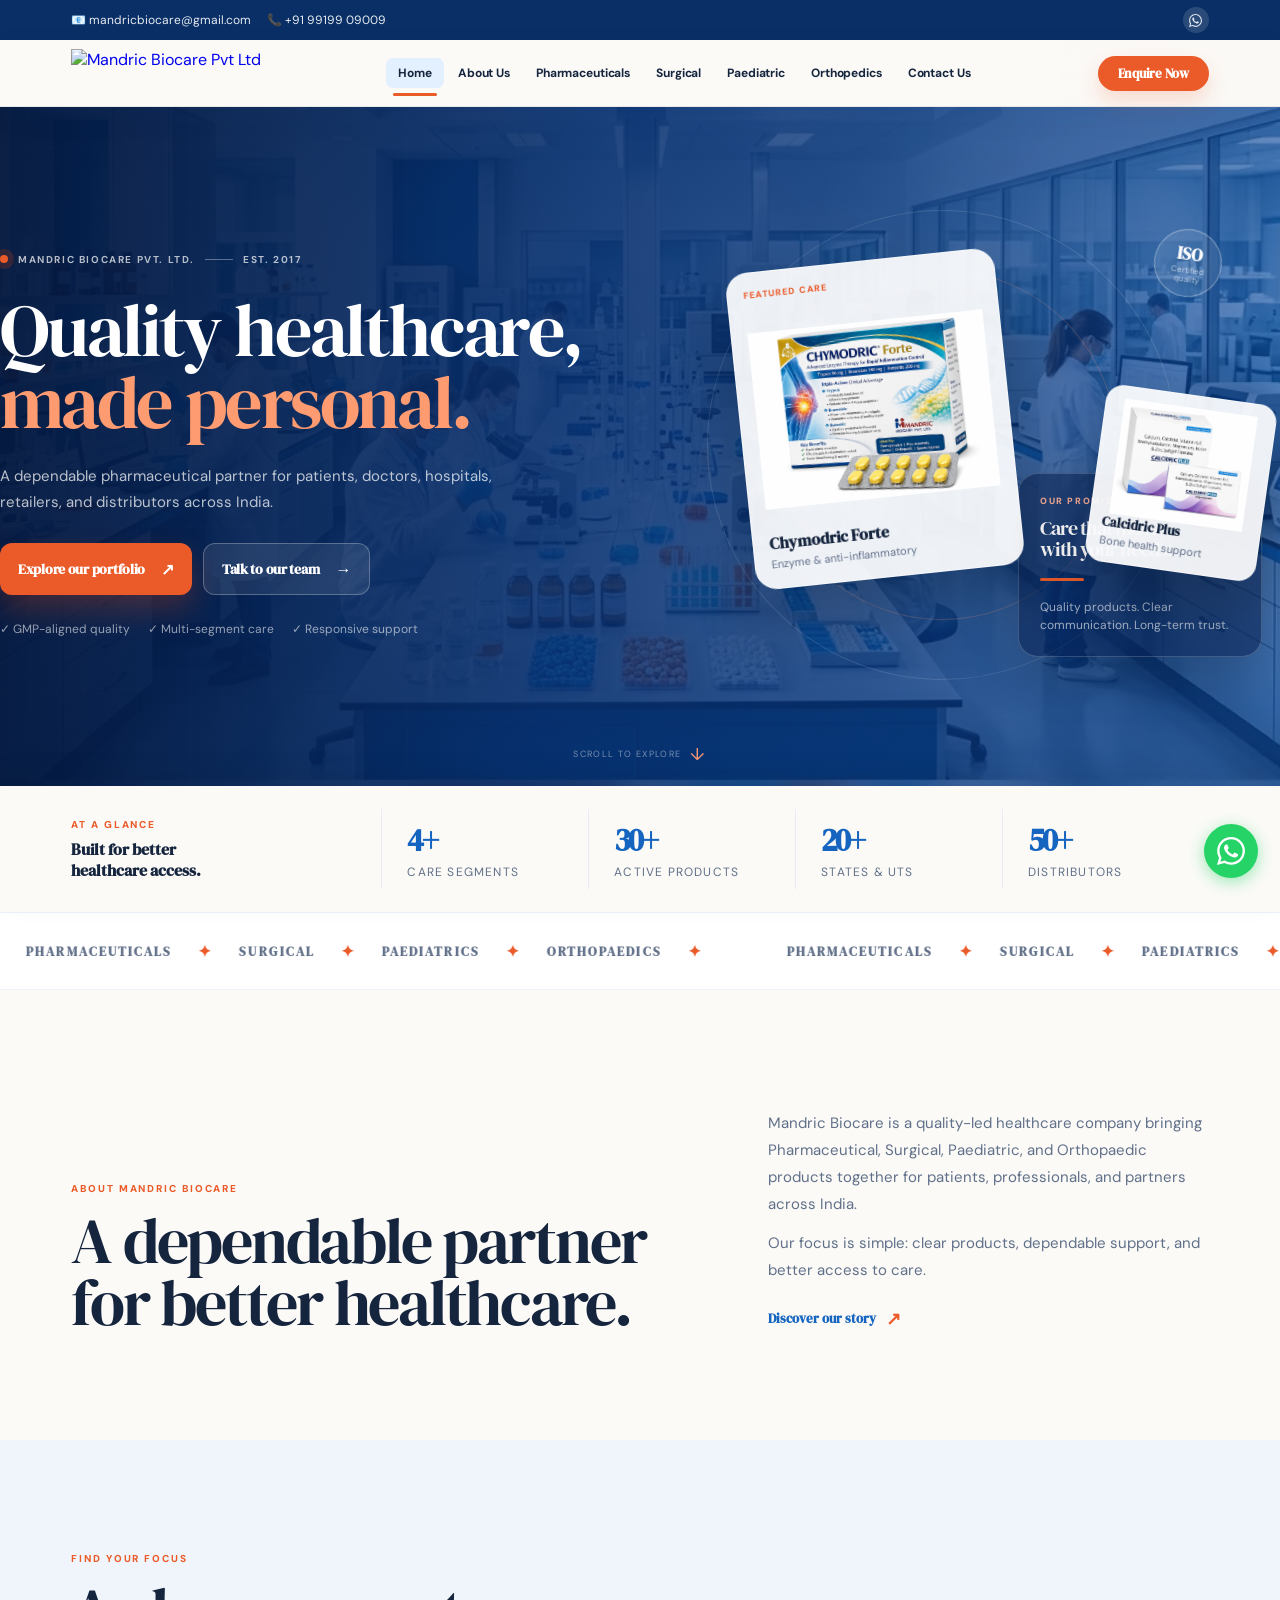
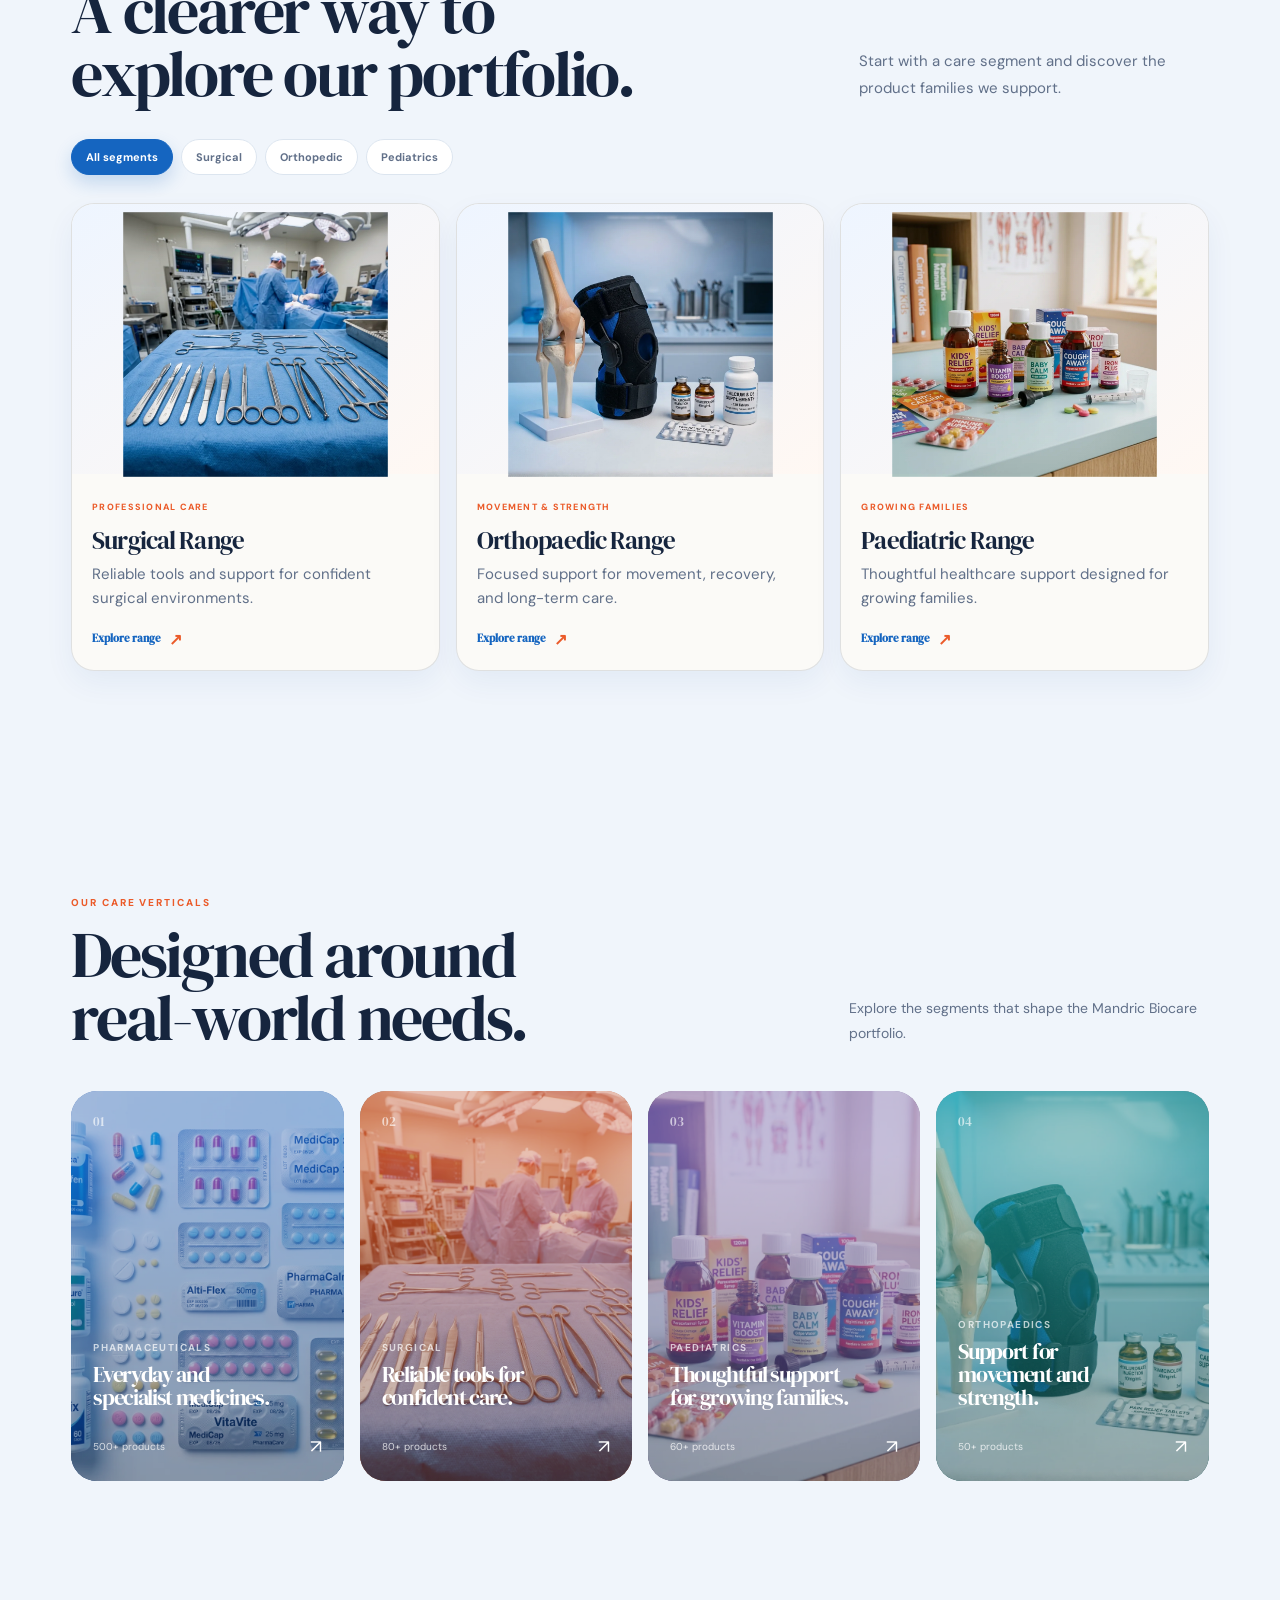
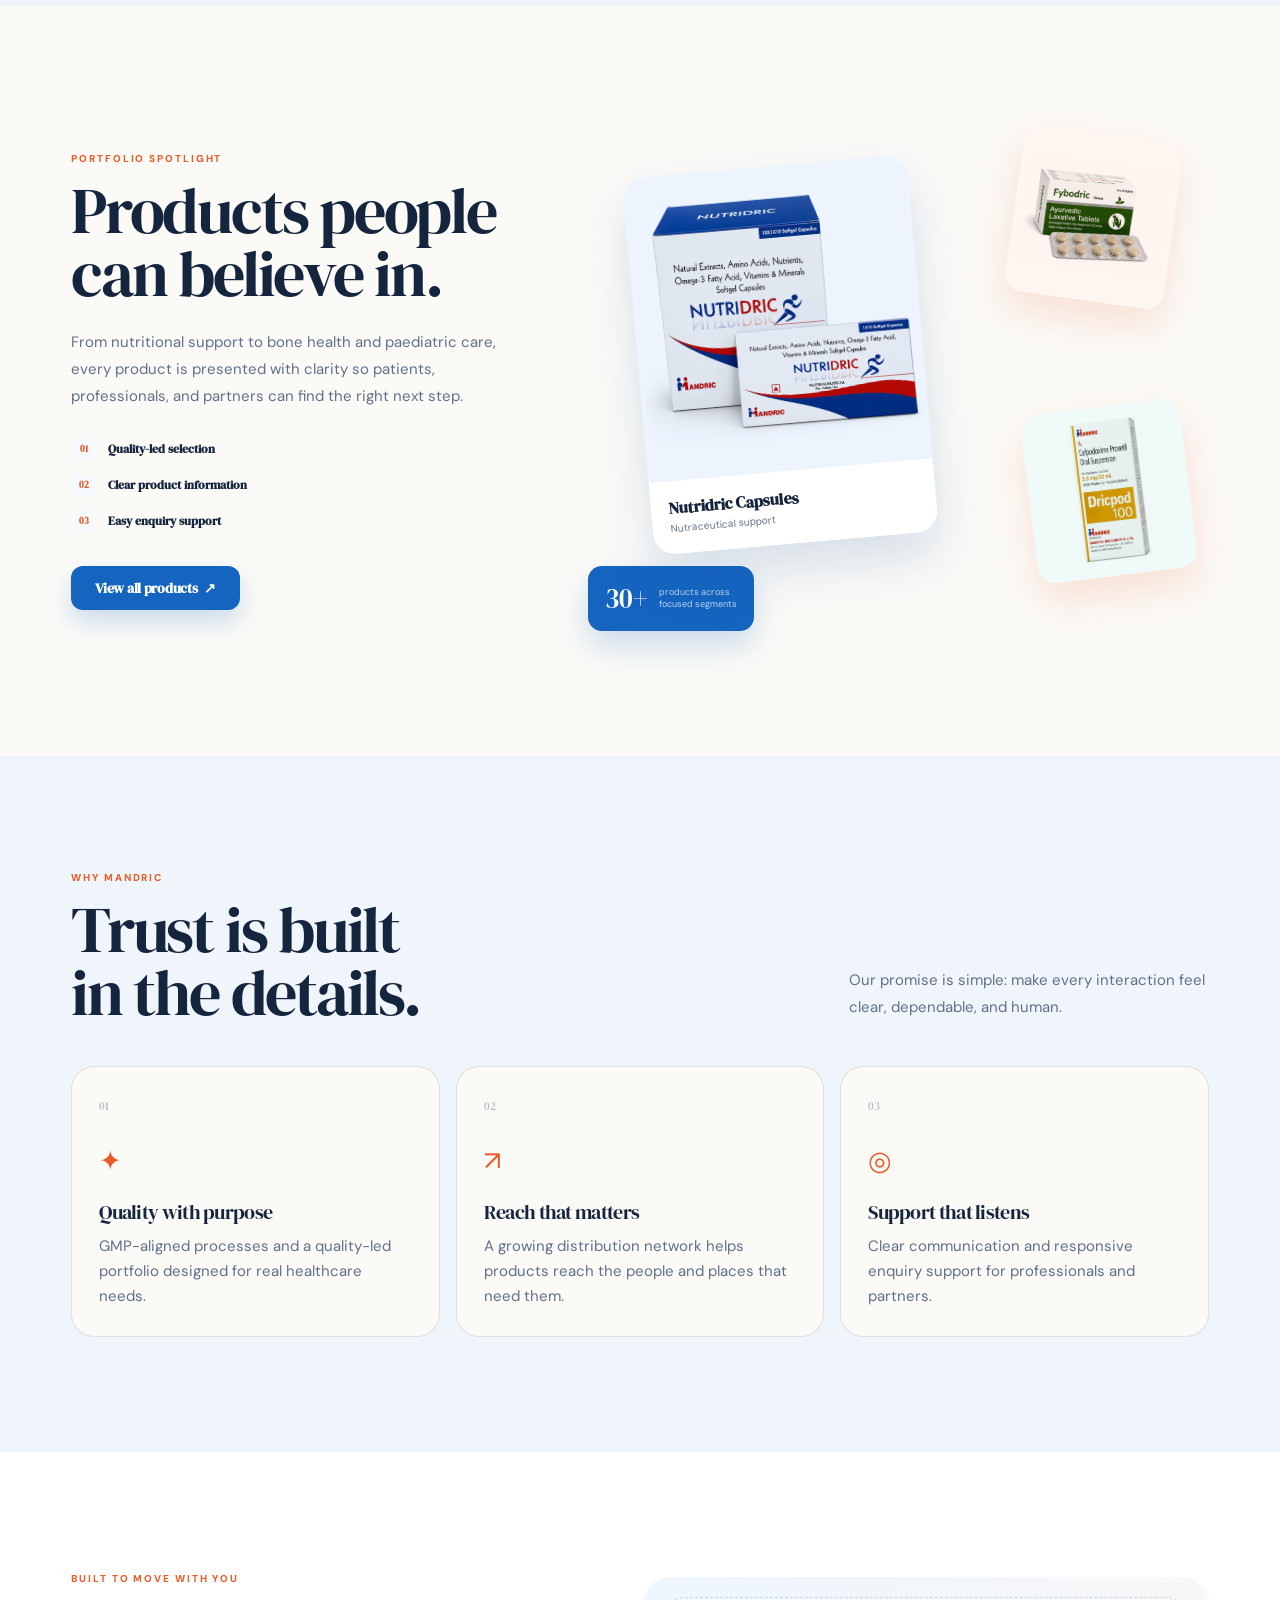
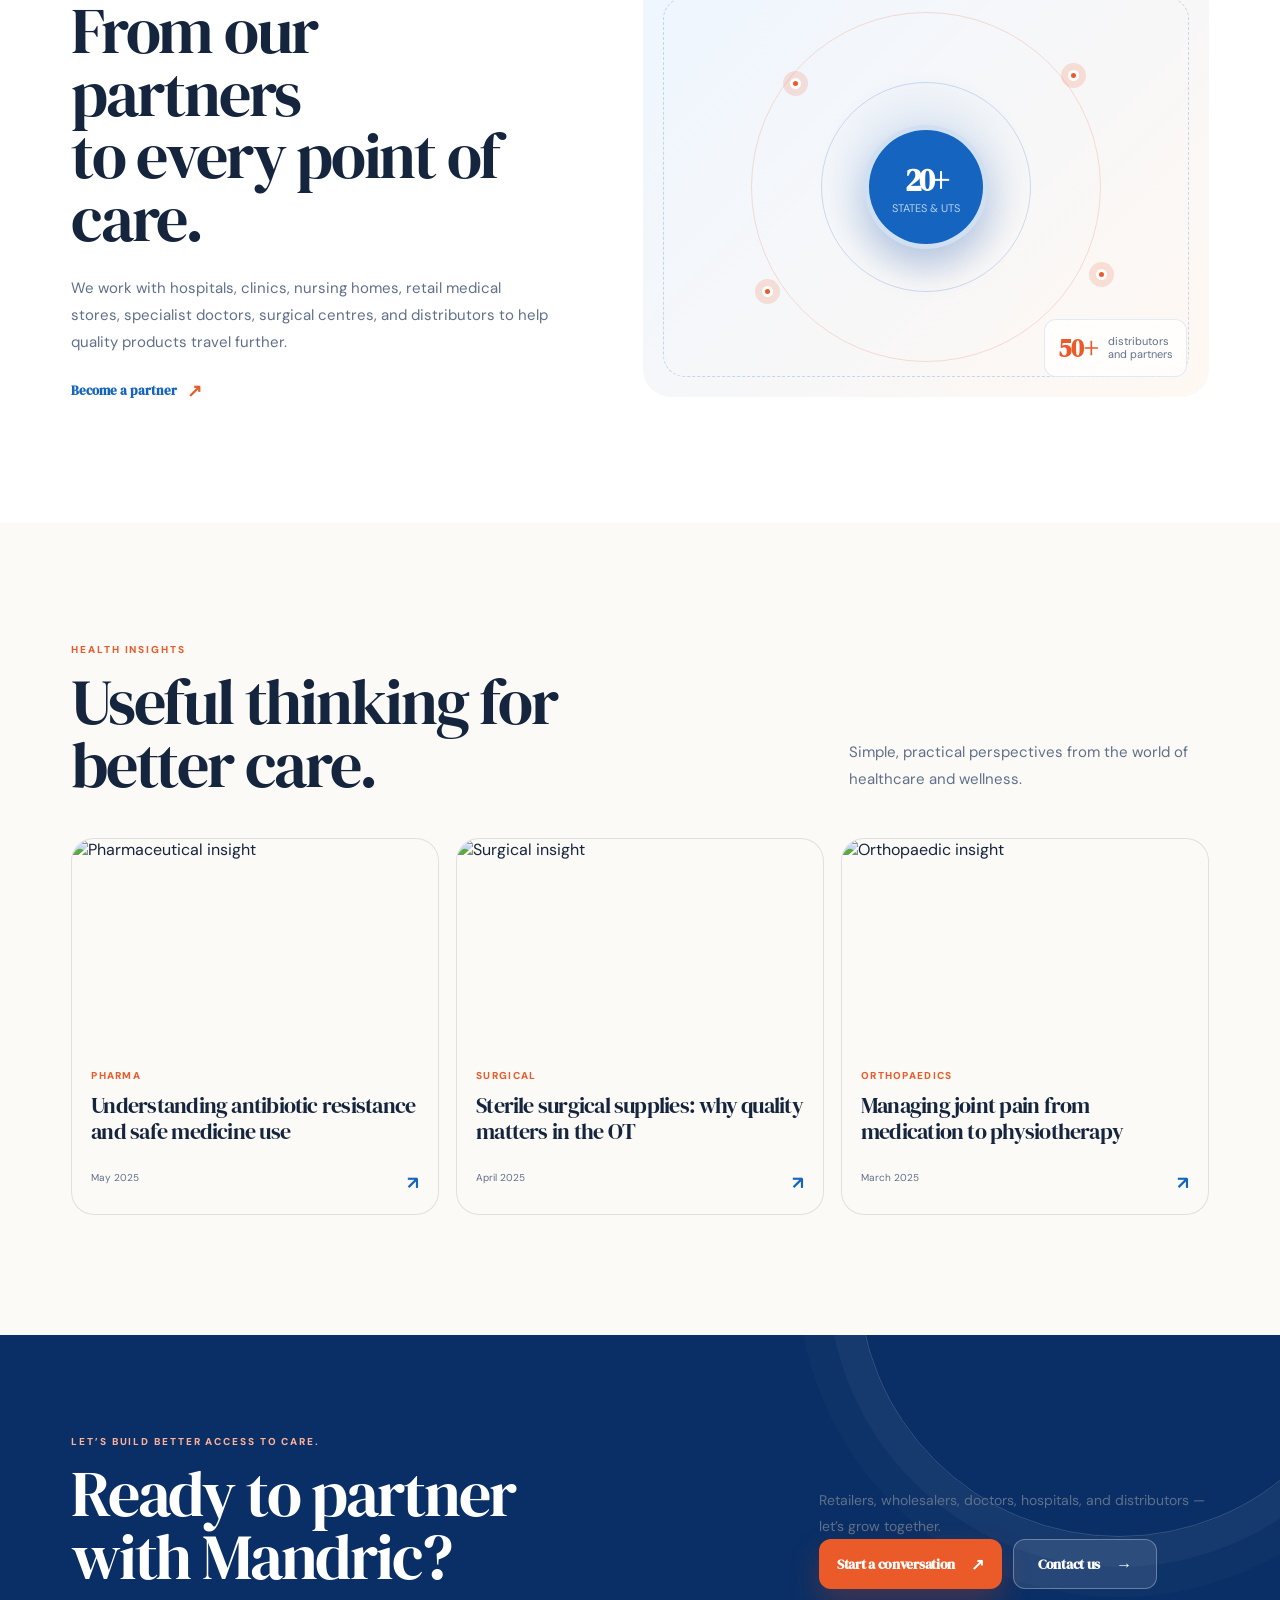
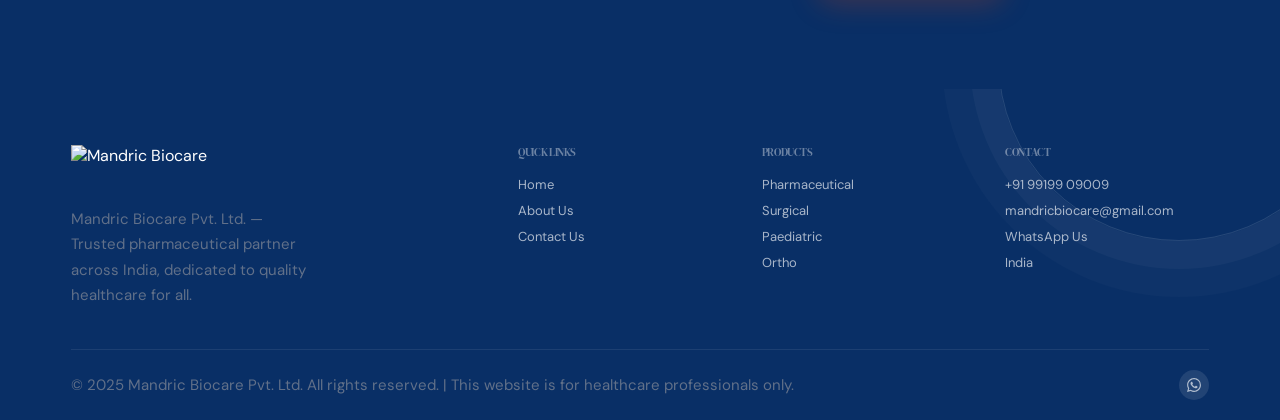
==== index.html @ 46fff68e "Refresh Pharma product catalogue" ====
<!DOCTYPE html>

<html lang="en">
<head><link as="image" fetchpriority="high" href="hero-bg.webp" rel="preload"/>
<meta charset="utf-8"/>
<meta content="width=device-width, initial-scale=1" name="viewport"/>
<meta content="Mandric Biocare Pvt. Ltd. - Leading pharmaceutical company offering Pharmaceutical, Surgical, Paediatric and Orthopaedic products across India." name="description"/>
<meta content="Mandric Biocare, Mandric Biocare Pvt. Ltd., pharmaceutical company India, WHO-GMP certified pharma, surgical instruments, pediatric medicines, orthopedics products, healthcare products India, wholesale medicines, ISO certified pharma" name="keywords"/>
<meta content="index, follow" name="robots"/>
<link href="https://devzenith04.github.io/MANDRIC-BIOCARE/index.html" rel="canonical"/>
<!-- Open Graph / Facebook -->
<meta content="website" property="og:type"/>
<meta content="https://devzenith04.github.io/MANDRIC-BIOCARE/index.html" property="og:url"/>
<meta content="Home | Mandric Biocare Pvt. Ltd." property="og:title"/>
<meta content="Mandric Biocare Pvt. Ltd. - Leading pharmaceutical company offering Pharmaceutical, Surgical, Paediatric and Orthopaedic products across India." property="og:description"/>
<meta content="https://devzenith04.github.io/MANDRIC-BIOCARE/logo.png" property="og:image"/>
<!-- Twitter -->
<meta content="summary_large_image" property="twitter:card"/>
<meta content="https://devzenith04.github.io/MANDRIC-BIOCARE/index.html" property="twitter:url"/>
<meta content="Home | Mandric Biocare Pvt. Ltd." property="twitter:title"/>
<meta content="Mandric Biocare Pvt. Ltd. - Leading pharmaceutical company offering Pharmaceutical, Surgical, Paediatric and Orthopaedic products across India." property="twitter:description"/>
<meta content="https://devzenith04.github.io/MANDRIC-BIOCARE/logo.png" property="twitter:image"/>
<title>Home | Mandric Biocare Pvt. Ltd.</title>
<link href="https://fonts.googleapis.com" rel="preconnect"/>
<link href="https://fonts.googleapis.com/css2?family=DM+Sans:wght@400;500;600;700&amp;family=DM+Serif+Display&amp;display=swap" rel="stylesheet"/>
<style>
  body.intro-playing {
    overflow: hidden;
  }
  body.intro-playing > :not(.video-intro) {
    visibility: hidden;
  }
  .video-intro {
    position: fixed;
    inset: 0;
    z-index: 5000;
    background: #000;
  }
  .video-intro video {
    width: 100vw;
    height: 100vh;
    object-fit: cover;
    display: block;
    background: #000;
  }
</style>
<link href="styles.css?v=popup-phone-fix-v6" rel="stylesheet"/>
</head>
<body class="intro-playing premium-page page-home visual-language-v3"><div aria-hidden="true" class="visual-ambient"></div>
<div aria-hidden="true" class="video-intro" id="siteIntro">
<video autoplay="" id="siteIntroVideo" muted="" playsinline="" preload="auto" src="svfdsbj.mp4"></video>
<button aria-label="Skip intro" class="intro-skip" id="skipIntro">Skip</button>
</div>
<!-- WhatsApp Float -->
<a aria-label="WhatsApp" class="whatsapp-btn" href="https://wa.me/919919909009" target="_blank">
<svg viewbox="0 0 24 24"><path d="M17.472 14.382c-.297-.149-1.758-.867-2.03-.967-.273-.099-.471-.148-.67.15-.197.297-.767.966-.94 1.164-.173.199-.347.223-.644.075-.297-.15-1.255-.463-2.39-1.475-.883-.788-1.48-1.761-1.653-2.059-.173-.297-.018-.458.13-.606.134-.133.298-.347.446-.52.149-.174.198-.298.298-.497.099-.198.05-.371-.025-.52-.075-.149-.669-1.612-.916-2.207-.242-.579-.487-.5-.669-.51-.173-.008-.371-.01-.57-.01-.198 0-.52.074-.792.372-.272.297-1.04 1.016-1.04 2.479 0 1.462 1.065 2.875 1.213 3.074.149.198 2.096 3.2 5.077 4.487.709.306 1.262.489 1.694.625.712.227 1.36.195 1.871.118.571-.085 1.758-.719 2.006-1.413.248-.694.248-1.289.173-1.413-.074-.124-.272-.198-.57-.347m-5.421 7.403h-.004a9.87 9.87 0 01-5.031-1.378l-.361-.214-3.741.982.998-3.648-.235-.374a9.86 9.86 0 01-1.51-5.26c.001-5.45 4.436-9.884 9.888-9.884 2.64 0 5.122 1.03 6.988 2.898a9.825 9.825 0 012.893 6.994c-.003 5.45-4.437 9.884-9.885 9.884m8.413-18.297A11.815 11.815 0 0012.05 0C5.495 0 .16 5.335.157 11.892c0 2.096.547 4.142 1.588 5.945L.057 24l6.305-1.654a11.882 11.882 0 005.683 1.448h.005c6.554 0 11.89-5.335 11.893-11.893a11.821 11.821 0 00-3.48-8.413z"></path></svg>
</a>
<!-- MODAL -->
<div aria-describedby="modalDescription" aria-labelledby="modalTitle" aria-modal="true" class="modal-overlay" id="enquiryModal" role="dialog">
<div class="modal modal-v4">
<button aria-label="Close product enquiry" class="modal-close" onclick="closeModal()" type="button">✕</button>
<div class="modal-split">
<section aria-label="Product preview" class="modal-showcase">
<div class="modal-showcase-top"><span>MANDRIC BIOCARE</span></div>
<div class="modal-showcase-art"><div class="showcase-grid"></div><div class="modal-showcase-image" id="modalShowcaseImage"></div></div>
<div class="modal-showcase-bottom"><span class="showcase-kicker">QUALITY HEALTHCARE</span><h3 id="modalShowcaseTitle">Product enquiry</h3><p id="modalShowcaseCategory">Start with a product and let’s find the right next step together.</p><div class="showcase-signature"><span>Mandric Biocare Pvt. Ltd.</span><span>Est. 2017</span></div></div>
</section>
<section class="modal-panel">
<div class="modal-panel-head"><span class="modal-panel-kicker">PRODUCT ENQUIRY</span><h2 id="modalTitle">Let’s talk about better care.</h2><p id="modalDescription">Share a few details and our team will help you with availability, supply, and the next step.</p></div>
<div id="modalBadge"></div>
<div id="enquiryForm">
<div class="form-row">
<div class="form-group"><label>Full Name *</label><input id="eq-name" placeholder="Your name" type="text"/></div>
<div class="form-group"><label>Phone *</label><input id="eq-phone" placeholder="Your phone number" type="tel"/></div>
</div>
<div class="form-group"><label>Email</label><input id="eq-email" placeholder="you@email.com" type="email"/></div>
<div class="form-group"><label>Enquiry Type *</label>
<select id="eq-type">
<option value="">-- Select type --</option>
<option>Retailer</option><option>Wholesaler</option><option>Doctor</option>
<option>Hospital / Clinic</option><option>Customer</option><option>Distributor</option><option>Other</option>
</select>
</div>
<div class="form-group"><label>Message</label><textarea id="eq-msg" placeholder="Tell us about your requirement..."></textarea></div>
<button class="btn btn-blue" onclick="submitEnquiry()" style="width:100%;justify-content:center;padding:13px;">Send Enquiry →</button>
</div>
<div class="success-msg" id="successMsg">
<div class="si">✅</div>
<h3>Enquiry Sent Successfully!</h3>
<p>Thank you! Our team will contact you within 24 hours.</p>
</div>
</section>
</div>
</div>
</div>
<!-- TOPBAR -->
<div class="topbar">
<div class="container">
<div class="topbar-left">
<span>📧 <a href="mailto:mandricbiocare@gmail.com">mandricbiocare@gmail.com</a></span>
<span>📞 <a href="tel:+919919909009">+91 99199 09009</a></span>
</div>
<div class="topbar-right">
<a aria-label="WhatsApp" class="social-btn" href="https://wa.me/919919909009" target="_blank">
<svg viewbox="0 0 24 24"><path d="M17.472 14.382c-.297-.149-1.758-.867-2.03-.967-.273-.099-.471-.148-.67.15-.197.297-.767.966-.94 1.164-.173.199-.347.223-.644.075-.297-.15-1.255-.463-2.39-1.475-.883-.788-1.48-1.761-1.653-2.059-.173-.297-.018-.458.13-.606.134-.133.298-.347.446-.52.149-.174.198-.298.298-.497.099-.198.05-.371-.025-.52-.075-.149-.669-1.612-.916-2.207-.242-.579-.487-.5-.669-.51-.173-.008-.371-.01-.57-.01-.198 0-.52.074-.792.372-.272.297-1.04 1.016-1.04 2.479 0 1.462 1.065 2.875 1.213 3.074.149.198 2.096 3.2 5.077 4.487.709.306 1.262.489 1.694.625.712.227 1.36.195 1.871.118.571-.085 1.758-.719 2.006-1.413.248-.694.248-1.289.173-1.413-.074-.124-.272-.198-.57-.347m-5.421 7.403h-.004a9.87 9.87 0 01-5.031-1.378l-.361-.214-3.741.982.998-3.648-.235-.374a9.86 9.86 0 01-1.51-5.26c.001-5.45 4.436-9.884 9.888-9.884 2.64 0 5.122 1.03 6.988 2.898a9.825 9.825 0 012.893 6.994c-.003 5.45-4.437 9.884-9.885 9.884m8.413-18.297A11.815 11.815 0 0012.05 0C5.495 0 .16 5.335.157 11.892c0 2.096.547 4.142 1.588 5.945L.057 24l6.305-1.654a11.882 11.882 0 005.683 1.448h.005c6.554 0 11.89-5.335 11.893-11.893a11.821 11.821 0 00-3.48-8.413z"></path></svg>
</a>
</div>
</div>
</div>
<!-- NAV -->
<nav>
<div class="container">
<div class="nav-inner">
<a class="logo-wrap" href="index.html">
<img alt="Mandric Biocare Pvt Ltd" decoding="async" fetchpriority="high" height="66" id="logo-img" loading="eager" src="logo.png" style="background:transparent;" width="200"/>
</a>
<div class="nav-links">
<a class="active" href="index.html">Home</a>
<a href="about.html">About Us</a>
<a href="pharma.html">Pharmaceuticals</a>
<a href="surgical.html">Surgical</a>
<a href="paediatric.html">Paediatric</a>
<a href="ortho.html">Orthopedics</a>
<a href="contact.html">Contact Us</a>
</div>
<button class="nav-enquire" onclick="openModal('General Enquiry')">Enquire Now</button>
<button aria-label="Menu" class="hamburger" id="hamburger" onclick="toggleMenu()">
<span></span><span></span><span></span>
</button>
</div>
</div>
<div class="mobile-menu" id="mobileMenu">
<a class="active" href="index.html">🏠 Home</a>
<a href="about.html">🏢 About Us</a>
<a href="pharma.html">💊 Pharma</a>
<a href="surgical.html">🩹 Surgical</a>
<a href="paediatric.html">👶 Paediatric</a>
<a href="ortho.html">🦵 Ortho</a>
<a href="contact.html">📞 Contact Us</a>
<button class="mobile-enquire" onclick="openModal('General Enquiry');toggleMenu()">Enquire Now →</button>
</div>
</nav>
<!-- ========== HOME PAGE CONTENT : PREMIUM REVAMP ========== -->
<main class="home-v2">
<section aria-labelledby="home-title" class="home-v2-hero">
<div class="home-v2-hero-bg"></div>
<div class="container home-v2-hero-grid">
<div class="home-v2-copy">
<div class="home-v2-eyebrow"><span class="eyebrow-dot"></span> Mandric Biocare Pvt. Ltd. <span class="eyebrow-divider"></span> Est. 2017</div>
<h1 id="home-title">Quality healthcare,<br/><em>made personal.</em></h1>
<p class="home-v2-lead">A dependable pharmaceutical partner for patients, doctors, hospitals, retailers, and distributors across India.</p>
<div class="home-v2-actions"><a class="btn btn-orange" href="pharma.html">Explore our portfolio <span>↗</span></a><button class="btn btn-glass" onclick="openModal('General Enquiry')">Talk to our team <span>→</span></button></div>
<div class="home-v2-assurance"><span>✓ GMP-aligned quality</span><span>✓ Multi-segment care</span><span>✓ Responsive support</span></div>
</div>
<div class="home-v2-visual">
<div class="hero-orbit orbit-one"></div><div class="hero-orbit orbit-two"></div>
<div aria-label="View details for Chymodric Forte" class="hero-product-card hero-product-main is-clickable" onclick="openFeaturedProduct('chymodric')" onkeydown="if(event.key==='Enter'||event.key===' '){event.preventDefault();openFeaturedProduct('chymodric')}" role="button" tabindex="0"><div class="product-card-label">Featured care</div><img alt="Chymodric Forte product" decoding="async" fetchpriority="auto" loading="eager" src="chymodric-forte.webp"/><div><strong>Chymodric Forte</strong><small>Enzyme &amp; anti-inflammatory</small></div></div>
<div aria-label="View details for Calcidric Plus" class="hero-product-card hero-product-float is-clickable" onclick="openFeaturedProduct('calcidric')" onkeydown="if(event.key==='Enter'||event.key===' '){event.preventDefault();openFeaturedProduct('calcidric')}" role="button" tabindex="0"><img alt="Calcidric Plus product" decoding="async" fetchpriority="auto" loading="eager" src="calcidric-plus.webp"/><div><strong>Calcidric Plus</strong><small>Bone health support</small></div></div>
<div class="hero-visual-panel"><span class="panel-kicker">Our promise</span><strong>Care that moves<br/>with your needs.</strong><span class="panel-line"></span><small>Quality products. Clear communication. Long-term trust.</small></div>
<div class="hero-seal"><span>ISO</span><small>Certified<br/>quality</small></div>
</div>
</div>
<div class="home-v2-scroll">Scroll to explore <span>↓</span></div>
</section>
<section aria-label="Mandric Biocare at a glance" class="home-v2-proof"><div class="container home-v2-proof-grid">
<div class="proof-intro"><span class="section-kicker">At a glance</span><strong>Built for better<br/>healthcare access.</strong></div>
<div class="proof-stat"><strong>4+</strong><span>Care segments</span></div><div class="proof-stat"><strong>30+</strong><span>Active products</span></div><div class="proof-stat"><strong>20+</strong><span>States &amp; UTs</span></div><div class="proof-stat"><strong>50+</strong><span>Distributors</span></div>
</div></section>
<section aria-label="Mandric Biocare care segments" class="home-v2-marquee"><div aria-hidden="true" class="home-v2-marquee-track"><div class="marquee-set"><span>PHARMACEUTICALS</span><i>✦</i><span>SURGICAL</span><i>✦</i><span>PAEDIATRICS</span><i>✦</i><span>ORTHOPAEDICS</span><i>✦</i></div><div class="marquee-set"><span>PHARMACEUTICALS</span><i>✦</i><span>SURGICAL</span><i>✦</i><span>PAEDIATRICS</span><i>✦</i><span>ORTHOPAEDICS</span><i>✦</i></div></div></section>
<section class="home-v2-intro home-v2-brand-brief">
<div class="container home-v2-intro-grid">
<div class="intro-heading"><span class="section-kicker">About Mandric Biocare</span><h2>A dependable partner for better healthcare.</h2></div>
<div class="intro-body"><p>Mandric Biocare is a quality-led healthcare company bringing Pharmaceutical, Surgical, Paediatric, and Orthopaedic products together for patients, professionals, and partners across India.</p><p>Our focus is simple: clear products, dependable support, and better access to care.</p><a class="text-link" href="about.html">Discover our story <span>↗</span></a></div>
</div>
</section><section class="home-v2-finder"><div class="container">
<div class="finder-heading"><div><span class="section-kicker">Find your focus</span><h2>A clearer way to<br/>explore our portfolio.</h2></div><p>Start with a care segment and discover the product families we support.</p></div>
<div class="finder-tabs" role="tablist"><button class="finder-tab active" data-focus="all" onclick="filterHomeProducts('all', this)">All segments</button><button class="finder-tab" data-focus="nutrition" onclick="filterHomeProducts('nutrition', this)">Surgical</button><button class="finder-tab" data-focus="care" onclick="filterHomeProducts('care', this)">Orthopedic</button><button class="finder-tab" data-focus="clinical" onclick="filterHomeProducts('clinical', this)">Pediatrics</button></div>
<div class="finder-grid">
<article class="finder-card" data-focus-group="surgical"><div class="finder-image"><img alt="Surgical range" decoding="async" fetchpriority="low" loading="lazy" src="seg-surgical.webp"/></div><div class="finder-card-body"><span>Professional care</span><h3>Surgical Range</h3><p>Reliable tools and support for confident surgical environments.</p><a href="surgical.html">Explore range <b>↗</b></a></div></article>
<article class="finder-card" data-focus-group="orthopaedic"><div class="finder-image"><img alt="Orthopaedic range" decoding="async" fetchpriority="low" loading="lazy" src="seg-ortho.webp"/></div><div class="finder-card-body"><span>Movement &amp; strength</span><h3>Orthopaedic Range</h3><p>Focused support for movement, recovery, and long-term care.</p><a href="ortho.html">Explore range <b>↗</b></a></div></article>
<article class="finder-card" data-focus-group="paediatric"><div class="finder-image"><img alt="Paediatric range" decoding="async" fetchpriority="low" loading="lazy" src="seg-paediatric.webp"/></div><div class="finder-card-body"><span>Growing families</span><h3>Paediatric Range</h3><p>Thoughtful healthcare support designed for growing families.</p><a href="paediatric.html">Explore range <b>↗</b></a></div></article>
</div>
</div></section>

<section class="home-v2-segments"><div class="container">
<div class="section-heading-row"><div><span class="section-kicker">Our care verticals</span><h2>Designed around<br/>real-world needs.</h2></div><p>Explore the segments that shape the Mandric Biocare portfolio.</p></div>
<div class="home-v2-segment-grid">
<a class="home-v2-segment segment-blue" href="pharma.html"><div class="segment-number">01</div><img alt="Pharmaceuticals" decoding="async" fetchpriority="low" loading="lazy" src="seg-pharma.webp"/><div class="segment-content"><span>Pharmaceuticals</span><strong>Everyday and specialist medicines.</strong><small>500+ products <i>↗</i></small></div></a>
<a class="home-v2-segment segment-orange" href="surgical.html"><div class="segment-number">02</div><img alt="Surgical" decoding="async" fetchpriority="low" loading="lazy" src="seg-surgical.webp"/><div class="segment-content"><span>Surgical</span><strong>Reliable tools for confident care.</strong><small>80+ products <i>↗</i></small></div></a>
<a class="home-v2-segment segment-purple" href="paediatric.html"><div class="segment-number">03</div><img alt="Paediatrics" decoding="async" fetchpriority="low" loading="lazy" src="seg-paediatric.webp"/><div class="segment-content"><span>Paediatrics</span><strong>Thoughtful support for growing families.</strong><small>60+ products <i>↗</i></small></div></a>
<a class="home-v2-segment segment-teal" href="ortho.html"><div class="segment-number">04</div><img alt="Orthopaedics" decoding="async" fetchpriority="low" loading="lazy" src="seg-ortho.webp"/><div class="segment-content"><span>Orthopaedics</span><strong>Support for movement and strength.</strong><small>50+ products <i>↗</i></small></div></a>
</div>
</div></section>
<section class="home-v2-spotlight"><div class="container home-v2-spotlight-grid">
<div class="spotlight-copy"><span class="section-kicker">Portfolio spotlight</span><h2>Products people<br/>can believe in.</h2><p>From nutritional support to bone health and paediatric care, every product is presented with clarity so patients, professionals, and partners can find the right next step.</p><div class="spotlight-list"><span><i>01</i> Quality-led selection</span><span><i>02</i> Clear product information</span><span><i>03</i> Easy enquiry support</span></div><a class="btn btn-blue" href="pharma.html">View all products <span>↗</span></a></div>
<div class="spotlight-collage"><div class="collage-main"><img alt="Nutridric Capsules" decoding="async" fetchpriority="low" loading="lazy" src="nutridric-cap.webp"/><div><span>Nutridric Capsules</span><small>Nutraceutical support</small></div></div><div class="collage-small collage-small-one"><img alt="Fybodric Tablets" decoding="async" fetchpriority="low" loading="lazy" src="fybodric-tab.webp"/></div><div class="collage-small collage-small-two"><img alt="Dricpod 100" decoding="async" fetchpriority="low" loading="lazy" src="dricpod-100.webp"/></div><div class="collage-note"><span>30+</span><small>products across<br/>focused segments</small></div></div>
</div></section>
<section class="home-v2-values"><div class="container"><div class="section-heading-row"><div><span class="section-kicker">Why Mandric</span><h2>Trust is built<br/>in the details.</h2></div><p>Our promise is simple: make every interaction feel clear, dependable, and human.</p></div><div class="home-v2-value-grid"><article><span>01</span><div class="value-icon">✦</div><h3>Quality with purpose</h3><p>GMP-aligned processes and a quality-led portfolio designed for real healthcare needs.</p></article><article><span>02</span><div class="value-icon">↗</div><h3>Reach that matters</h3><p>A growing distribution network helps products reach the people and places that need them.</p></article><article><span>03</span><div class="value-icon">◎</div><h3>Support that listens</h3><p>Clear communication and responsive enquiry support for professionals and partners.</p></article></div></div></section>
<section class="home-v2-network"><div class="container home-v2-network-grid"><div class="network-copy"><span class="section-kicker">Built to move with you</span><h2>From our partners<br/>to every point of care.</h2><p>We work with hospitals, clinics, nursing homes, retail medical stores, specialist doctors, surgical centres, and distributors to help quality products travel further.</p><a class="text-link" href="contact.html">Become a partner <span>↗</span></a></div><div class="network-map"><div class="map-ring ring-a"></div><div class="map-ring ring-b"></div><div class="map-center"><strong>20+</strong><small>states &amp; UTs</small></div><span class="map-point point-a"></span><span class="map-point point-b"></span><span class="map-point point-c"></span><span class="map-point point-d"></span><div class="map-caption"><strong>50+</strong><span>distributors<br/>and partners</span></div></div></div></section>
<section class="home-v2-insights"><div class="container"><div class="section-heading-row"><div><span class="section-kicker">Health insights</span><h2>Useful thinking for<br/>better care.</h2></div><p>Simple, practical perspectives from the world of healthcare and wellness.</p></div><div class="home-v2-insight-grid"><article><img alt="Pharmaceutical insight" decoding="async" fetchpriority="low" loading="lazy" src="pharma-medicine-499.jpg"/><div><span>Pharma</span><h3>Understanding antibiotic resistance and safe medicine use</h3><small>May 2025 <b>↗</b></small></div></article><article><img alt="Surgical insight" decoding="async" fetchpriority="low" loading="lazy" src="surgery.avif"/><div><span>Surgical</span><h3>Sterile surgical supplies: why quality matters in the OT</h3><small>April 2025 <b>↗</b></small></div></article><article><img alt="Orthopaedic insight" decoding="async" fetchpriority="low" loading="lazy" src="Orthopedic.jpg"/><div><span>Orthopaedics</span><h3>Managing joint pain from medication to physiotherapy</h3><small>March 2025 <b>↗</b></small></div></article></div></div></section>
<section class="home-v2-cta"><div class="container home-v2-cta-inner"><div><span class="section-kicker">Let’s build better access to care.</span><h2>Ready to partner<br/>with Mandric?</h2></div><div><p>Retailers, wholesalers, doctors, hospitals, and distributors — let’s grow together.</p><div class="home-v2-actions"><button class="btn btn-orange" onclick="openModal('General Enquiry')">Start a conversation <span>↗</span></button><a class="btn btn-light" href="contact.html">Contact us <span>→</span></a></div></div></div></section>
</main>
<!-- FOOTER -->
<footer>
<div class="container">
<div class="footer-grid">
<div class="footer-brand">
<div class="logo-wrap"><img alt="Mandric Biocare" decoding="async" fetchpriority="low" id="logo-footer" loading="lazy" src="logo.png"/></div>
<p>Mandric Biocare Pvt. Ltd. — Trusted pharmaceutical partner across India, dedicated to quality healthcare for all.</p>
</div>
<div class="footer-col">
<h4>Quick Links</h4>
<a href="index.html">Home</a>
<a href="about.html">About Us</a>
<a href="contact.html">Contact Us</a>
</div>
<div class="footer-col">
<h4>Products</h4>
<a href="pharma.html">Pharmaceutical</a>
<a href="surgical.html">Surgical</a>
<a href="paediatric.html">Paediatric</a>
<a href="ortho.html">Ortho</a>
</div>
<div class="footer-col">
<h4>Contact</h4>
<a href="tel:+919919909009">+91 99199 09009</a>
<a href="mailto:mandricbiocare@gmail.com">mandricbiocare@gmail.com</a>
<a href="https://wa.me/919919909009" target="_blank">WhatsApp Us</a>
<a>India</a>
</div>
</div>
<div class="footer-bottom">
<p>© 2025 Mandric Biocare Pvt. Ltd. All rights reserved. | This website is for healthcare professionals only.</p>
<div class="footer-socials">
<a aria-label="WhatsApp" class="fs" href="https://wa.me/919919909009" target="_blank">
<svg viewbox="0 0 24 24"><path d="M17.472 14.382c-.297-.149-1.758-.867-2.03-.967-.273-.099-.471-.148-.67.15-.197.297-.767.966-.94 1.164-.173.199-.347.223-.644.075-.297-.15-1.255-.463-2.39-1.475-.883-.788-1.48-1.761-1.653-2.059-.173-.297-.018-.458.13-.606.134-.133.298-.347.446-.52.149-.174.198-.298.298-.497.099-.198.05-.371-.025-.52-.075-.149-.669-1.612-.916-2.207-.242-.579-.487-.5-.669-.51-.173-.008-.371-.01-.57-.01-.198 0-.52.074-.792.372-.272.297-1.04 1.016-1.04 2.479 0 1.462 1.065 2.875 1.213 3.074.149.198 2.096 3.2 5.077 4.487.709.306 1.262.489 1.694.625.712.227 1.36.195 1.871.118.571-.085 1.758-.719 2.006-1.413.248-.694.248-1.289.173-1.413-.074-.124-.272-.198-.57-.347m-5.421 7.403h-.004a9.87 9.87 0 01-5.031-1.378l-.361-.214-3.741.982.998-3.648-.235-.374a9.86 9.86 0 01-1.51-5.26c.001-5.45 4.436-9.884 9.888-9.884 2.64 0 5.122 1.03 6.988 2.898a9.825 9.825 0 012.893 6.994c-.003 5.45-4.437 9.884-9.885 9.884m8.413-18.297A11.815 11.815 0 0012.05 0C5.495 0 .16 5.335.157 11.892c0 2.096.547 4.142 1.588 5.945L.057 24l6.305-1.654a11.882 11.882 0 005.683 1.448h.005c6.554 0 11.89-5.335 11.893-11.893a11.821 11.821 0 00-3.48-8.413z"></path></svg>
</a>
</div>
</div>
</div>
</footer>
<script src="js/app.js?v=pharma-catalogue-v2"></script>
</body>
</html>
---- styles.css ----
/* === GLOBAL SAFETY === */
* {
  margin: 0;
  padding: 0;
  box-sizing: border-box;
  max-width: 100%;
}

img {
  display: block;
  max-width: 100%;
  height: auto;
  background: transparent;
}

html,
body {
  overflow-x: hidden;
}

html {
  scroll-behavior: smooth;
}

/* === DESIGN TOKENS === */
:root {
  --blue: #1565C0;
  --blue2: #0D47A1;
  --blue-light: #E3F0FF;
  --blue-mid: #90CAF9;
  --orange: #E8450A;
  --orange2: #BF360C;
  --orange-light: #FFF3EE;
  --gray: #F5F7FA;
  --border: #E0E7EF;
  --text: #1A2340;
  --text2: #4A5568;
  --text3: #8A9AB5;
  --white: #fff;
  --shadow: 0 2px 16px rgba(21, 101, 192, .08);
  --shadow2: 0 4px 24px rgba(21, 101, 192, .13);
  --radius: 12px;
  --radius-sm: 8px;
}

body {
  font-family: 'Plus Jakarta Sans', sans-serif;
  color: var(--text);
  background: #fff;
}

body.intro-playing {
  overflow: hidden;
}

body.intro-playing > :not(.video-intro) {
  visibility: hidden;
}

.video-intro {
  position: fixed;
  inset: 0;
  z-index: 5000;
  background: #000;
  display: flex;
  align-items: center;
  justify-content: center;
  opacity: 1;
  visibility: visible;
  transition: opacity .45s ease, visibility .45s ease;
}

.video-intro.closing {
  opacity: 0;
  visibility: hidden;
  pointer-events: none;
}

body:not(.intro-playing) > .video-intro {
  display: none;
}

.video-intro video {
  width: 100%;
  height: 100%;
  object-fit: cover;
  display: block;
  background: #000;
}

.intro-skip {
  position: absolute;
  top: 18px;
  right: 18px;
  z-index: 6000;
  background: rgba(255,255,255,0.12);
  color: #fff;
  border: 1px solid rgba(255,255,255,0.18);
  padding: 8px 12px;
  border-radius: 8px;
  font-weight: 700;
  cursor: pointer;
  backdrop-filter: blur(6px);
}

.intro-skip:hover{background:rgba(255,255,255,0.18)}

/* === FLUID CONTAINER === */
.container {
  width: min(1280px, 92%);
  margin: 0 auto;
  padding: 0 20px;
}

.hidden {
  display: none !important;
}

/* === BADGES & LABELS === */
.badge {
  display: inline-flex;
  align-items: center;
  gap: 5px;
  background: var(--blue-light);
  color: var(--blue2);
  font-size: 11px;
  font-weight: 600;
  padding: 4px 12px;
  border-radius: 20px;
  letter-spacing: .5px;
  text-transform: uppercase;
}

.sec-label {
  font-size: 11px;
  font-weight: 700;
  color: var(--orange);
  letter-spacing: 1.5px;
  text-transform: uppercase;
  margin-bottom: 8px;
}

.sec-title {
  font-size: clamp(1.3rem, 3vw, 1.75rem);
  font-weight: 700;
  color: var(--text);
  margin-bottom: 10px;
  line-height: 1.25;
}

.sec-desc {
  font-size: 15px;
  color: var(--text2);
  line-height: 1.7;
  max-width: 600px;
  margin-bottom: 36px;
}

/* === BUTTONS (44px min tap target) === */
.btn {
  display: inline-flex;
  align-items: center;
  justify-content: center;
  gap: 7px;
  padding: 11px 24px;
  min-height: 44px;
  border-radius: var(--radius-sm);
  font-size: 14px;
  font-weight: 600;
  cursor: pointer;
  border: none;
  text-decoration: none;
  transition: all .2s;
}

.btn-blue {
  background: var(--blue);
  color: #fff;
}

.btn-blue:hover {
  background: var(--blue2);
}

.btn-orange {
  background: var(--orange);
  color: #fff;
}

.btn-orange:hover {
  background: var(--orange2);
}

.btn-outline {
  background: transparent;
  color: var(--blue);
  border: 1.5px solid var(--blue);
}

.btn-outline:hover {
  background: var(--blue-light);
}

.btn-sm {
  padding: 8px 16px;
  font-size: 13px;
  min-height: 36px;
}

/* TOPBAR */
.topbar {
  background: var(--blue2);
  color: #fff;
  padding: 7px 0;
  font-size: 12px;
}

.topbar .container {
  display: flex;
  justify-content: space-between;
  align-items: center;
  flex-wrap: wrap;
  gap: 6px;
}

.topbar a {
  color: #fff;
  text-decoration: none;
  opacity: .9;
}

.topbar a:hover {
  opacity: 1;
}

.topbar-left {
  display: flex;
  gap: 16px;
  align-items: center;
  flex-wrap: wrap;
}

.topbar-right {
  display: flex;
  gap: 10px;
  align-items: center;
}

.social-btn {
  width: 26px;
  height: 26px;
  border-radius: 50%;
  background: rgba(255, 255, 255, .15);
  display: flex;
  align-items: center;
  justify-content: center;
  cursor: pointer;
  transition: background .2s;
  text-decoration: none;
}

.social-btn:hover {
  background: rgba(255, 255, 255, .3);
}

.social-btn svg {
  width: 13px;
  height: 13px;
  fill: #fff;
}

/* NAV */
nav {
  background: #fff;
  border-bottom: 1.5px solid var(--border);
  position: sticky;
  top: 0;
  z-index: 200;
  box-shadow: var(--shadow);
}

.nav-inner {
  display: flex;
  justify-content: space-between;
  align-items: center;
  height: 66px;
}

.logo-wrap {
  display: flex;
  align-items: center;
  cursor: pointer;
  text-decoration: none;
  background: transparent;
}

.logo-wrap img {
  height: 48px;
  object-fit: contain;
  background: transparent;
}

.nav-links {
  display: flex;
  gap: 2px;
  align-items: center;
}

.nav-links a {
  font-size: 13px;
  font-weight: 500;
  color: var(--text2);
  text-decoration: none;
  padding: 7px 12px;
  border-radius: 7px;
  transition: all .2s;
  cursor: pointer;
  white-space: nowrap;
}

.nav-links a:hover,
.nav-links a.active {
  color: var(--blue);
  background: var(--blue-light);
}

.nav-enquire {
  background: var(--orange);
  color: #fff;
  padding: 9px 20px;
  border-radius: 7px;
  font-size: 13px;
  font-weight: 600;
  border: none;
  cursor: pointer;
  transition: background .2s;
}

.nav-enquire:hover {
  background: var(--orange2);
}

.hamburger {
  display: none;
  flex-direction: column;
  gap: 5px;
  cursor: pointer;
  padding: 6px;
  border: none;
  background: none;
}

.hamburger span {
  display: block;
  width: 22px;
  height: 2px;
  background: var(--text);
  border-radius: 2px;
  transition: all .3s;
}

.hamburger.open span:nth-child(1) {
  transform: translateY(7px) rotate(45deg);
}

.hamburger.open span:nth-child(2) {
  opacity: 0;
}

.hamburger.open span:nth-child(3) {
  transform: translateY(-7px) rotate(-45deg);
}

.mobile-menu {
  display: none;
  background: #fff;
  border-top: 1px solid var(--border);
  padding: 12px 20px 20px;
}

.mobile-menu.open {
  display: block;
}

.mobile-menu a {
  display: block;
  font-size: 14px;
  font-weight: 500;
  color: var(--text);
  padding: 11px 0;
  border-bottom: 1px solid var(--border);
  text-decoration: none;
  cursor: pointer;
}

.mobile-menu a:hover,
.mobile-menu a.active {
  color: var(--blue);
}

.mobile-enquire {
  display: block;
  margin-top: 14px;
  text-align: center;
  background: var(--orange);
  color: #fff;
  padding: 12px;
  border-radius: 8px;
  font-weight: 600;
  font-size: 14px;
  cursor: pointer;
  border: none;
  width: 100%;
}

/* HERO SLIDER */
.hero-slider {
  position: relative;
  width: 100%;
  min-height: 600px;
  height: 90svh;
  max-height: 900px;
  overflow: hidden;
}

.slider-track {
  position: absolute;
  inset: 0;
}

.slide {
  position: absolute;
  inset: 0;
  opacity: 0;
  transition: opacity 0.9s ease;
  z-index: 0;
}

.slide.active {
  opacity: 1;
  z-index: 1;
}

.slide-bg {
  position: absolute;
  inset: 0;
  background-size: cover;
  background-position: center;
  transform: scale(1.06);
  transition: transform 7s ease;
  will-change: transform;
}

.slide.active .slide-bg {
  transform: scale(1);
}

.slide-overlay {
  position: absolute;
  inset: 0;
}

.slider-content {
  position: absolute;
  inset: 0;
  z-index: 10;
  display: flex;
  align-items: center;
}

.slider-title {
  font-size: clamp(1.5rem, 4vw, 3rem);
  font-weight: 800;
  line-height: 1.2;
  color: #fff;
  margin-bottom: 16px;
}

.hl-blue {
  color: #90CAF9;
}

.hl-orange {
  color: #FFB74D;
}

.slider-sub {
  font-size: clamp(13px, 2vw, 15px);
  color: rgba(255, 255, 255, 0.88);
  line-height: 1.75;
  margin-bottom: 28px;
  max-width: 500px;
}

.hero-text-col .hero-eyebrow {
  margin-bottom: 16px;
}

.slider-arrow {
  position: absolute;
  top: 50%;
  transform: translateY(-50%);
  z-index: 20;
  background: rgba(255, 255, 255, 0.15);
  color: #fff;
  border: 2px solid rgba(255, 255, 255, 0.4);
  border-radius: 50%;
  width: 52px;
  height: 52px;
  font-size: 28px;
  cursor: pointer;
  display: flex;
  align-items: center;
  justify-content: center;
  transition: all .25s;
  backdrop-filter: blur(4px);
  line-height: 1;
}

.slider-arrow:hover {
  background: rgba(255, 255, 255, 0.3);
  border-color: #fff;
}

.slider-prev {
  left: 20px;
}

.slider-next {
  right: 20px;
}

.slider-dots {
  position: absolute;
  bottom: 28px;
  left: 50%;
  transform: translateX(-50%);
  z-index: 20;
  display: flex;
  gap: 10px;
}

.sdot {
  width: 10px;
  height: 10px;
  border-radius: 50%;
  background: rgba(255, 255, 255, 0.45);
  cursor: pointer;
  transition: all .3s;
  border: 2px solid rgba(255, 255, 255, 0.5);
}

.sdot.active {
  background: #fff;
  width: 28px;
  border-radius: 5px;
}

/* HERO (legacy gradient fallback) */
.hero {
  background: linear-gradient(135deg, #EAF2FF 0%, #F5F9FF 60%, #FFF3EE 100%);
  padding: 64px 0 56px;
}

.hero-photo {
  background: none;
  padding: 80px 0 70px;
  position: relative;
  overflow: hidden;
}

.hero-photo-bg {
  position: absolute;
  inset: 0;
  background-size: cover;
  background-position: center;
}

.hero-photo-overlay {
  position: absolute;
  inset: 0;
  background: linear-gradient(135deg, rgba(13, 71, 161, 0.82) 0%, rgba(21, 101, 192, 0.75) 50%, rgba(13, 71, 161, 0.70) 100%);
}

.hero-inner {
  display: grid;
  grid-template-columns: 1fr 1fr;
  gap: 48px;
  align-items: center;
}

.hero h1 {
  font-size: 40px;
  font-weight: 800;
  line-height: 1.2;
  color: var(--text);
  margin-bottom: 16px;
}

.hero h1 span {
  color: var(--blue);
}

.hero h1 em {
  color: var(--orange);
  font-style: normal;
}

.hero-eyebrow {
  margin-bottom: 16px;
}

.hero p {
  font-size: 15px;
  color: var(--text2);
  line-height: 1.75;
  margin-bottom: 28px;
}

.hero-btns {
  display: flex;
  gap: 12px;
  flex-wrap: wrap;
}

.hero-stats {
  display: grid;
  grid-template-columns: 1fr 1fr;
  gap: 14px;
}

.hero-stat {
  background: #fff;
  border: 1px solid var(--border);
  border-radius: var(--radius);
  padding: 20px 18px;
  text-align: center;
  box-shadow: var(--shadow);
}

.hero-stat .n {
  font-size: 28px;
  font-weight: 800;
  color: var(--blue);
}

.hero-stat .n.orange {
  color: var(--orange);
}

.hero-stat .l {
  font-size: 12px;
  color: var(--text2);
  margin-top: 3px;
  font-weight: 500;
}

.hero-stat .ico {
  font-size: 22px;
  margin-bottom: 6px;
}

.badge-light {
  background: rgba(255, 255, 255, 0.2);
  color: #fff;
  border: 1px solid rgba(255, 255, 255, 0.35);
  backdrop-filter: blur(4px);
}

.btn-outline-light {
  background: transparent;
  color: #fff;
  border: 2px solid rgba(255, 255, 255, 0.75);
  padding: 11px 24px;
  border-radius: var(--radius-sm);
  font-size: 14px;
  font-weight: 600;
  cursor: pointer;
  transition: all .2s;
}

.btn-outline-light:hover {
  background: rgba(255, 255, 255, 0.15);
  border-color: #fff;
}

/* PRESENCE */
.presence {
  background: var(--blue2);
  padding: 36px 0;
}

.presence-grid {
  display: grid;
  grid-template-columns: repeat(5, 1fr);
  gap: 0;
}

.pres-item {
  text-align: center;
  padding: 16px 12px;
  border-right: 1px solid rgba(255, 255, 255, .15);
}

.pres-item:last-child {
  border: none;
}

.pres-item .pn {
  font-size: 26px;
  font-weight: 800;
  color: #fff;
}

.pres-item .pl {
  font-size: 11px;
  color: rgba(255, 255, 255, .7);
  margin-top: 4px;
  font-weight: 500;
  text-transform: uppercase;
  letter-spacing: .5px;
}

/* ABOUT */
.about {
  padding: 72px 0;
  position: relative;
  overflow: hidden;
}

.about.has-bg {
  background: none;
}

.about-bg {
  position: absolute;
  inset: 0;
  background-image: url('./bg-about.webp');
  background-size: cover;
  background-position: center;
  background-attachment: fixed;
  opacity: 0.08;
  z-index: 0;
}

.about>.container {
  position: relative;
  z-index: 1;
}

.about-inner {
  display: grid;
  grid-template-columns: 1fr 1fr;
  gap: 52px;
  align-items: center;
}

.about-img-box {
  background: linear-gradient(135deg, var(--blue-light), #dbeafe);
  border-radius: 20px;
  aspect-ratio: 16/10;
  height: auto;
  min-height: 220px;
  display: flex;
  align-items: center;
  justify-content: center;
  overflow: hidden;
}

.about-visual {
  position: relative;
}

.about-badge-float {
  position: absolute;
  bottom: -18px;
  right: -10px;
  background: #fff;
  border-radius: var(--radius);
  padding: 14px 18px;
  box-shadow: var(--shadow2);
  border: 1px solid var(--border);
}

.about-badge-float .ab-n {
  font-size: 22px;
  font-weight: 800;
  color: var(--orange);
}

.about-badge-float .ab-l {
  font-size: 11px;
  color: var(--text2);
  font-weight: 500;
}

.quote-block {
  border-left: 3px solid var(--blue);
  padding: 12px 18px;
  background: var(--blue-light);
  border-radius: 0 var(--radius-sm) var(--radius-sm) 0;
  margin: 20px 0;
  font-size: 14px;
  color: var(--text2);
  font-style: italic;
  line-height: 1.7;
}

.about-features {
  display: grid;
  grid-template-columns: 1fr 1fr;
  gap: 12px;
  margin-top: 24px;
}

.ab-feat {
  display: flex;
  gap: 10px;
  align-items: flex-start;
  background: var(--gray);
  border-radius: var(--radius-sm);
  padding: 12px;
}

.ab-feat .feat-icon {
  width: 34px;
  height: 34px;
  background: var(--blue-light);
  border-radius: 7px;
  display: flex;
  align-items: center;
  justify-content: center;
  flex-shrink: 0;
  font-size: 16px;
}

.ab-feat .feat-t {
  font-size: 12px;
  font-weight: 600;
  color: var(--text);
  margin-bottom: 2px;
}

.ab-feat .feat-d {
  font-size: 11px;
  color: var(--text2);
}

/* SEGMENTS */
.segments {
  padding: 72px 0;
  background: var(--gray);
}

.seg-grid {
  display: grid;
  grid-template-columns: repeat(auto-fit, minmax(280px, 1fr));
  gap: 22px;
}

.seg-card {
  background: #fff;
  border: 1px solid var(--border);
  border-radius: 16px;
  overflow: hidden;
  cursor: pointer;
  transition: all .25s;
  box-shadow: var(--shadow);
}

.seg-card:hover {
  transform: translateY(-4px);
  box-shadow: var(--shadow2);
  border-color: var(--blue-mid);
}

.seg-card-header {
  height: 130px;
  display: flex;
  align-items: center;
  justify-content: center;
  font-size: 52px;
}

.seg-card-header.pharma {
  background: linear-gradient(135deg, #E3F0FF, #BBDEFB);
}

.seg-card-header.ayur {
  background: linear-gradient(135deg, #E8F5E9, #C8E6C9);
}

.seg-card-header.nutri {
  background: linear-gradient(135deg, #FFF8E1, #FFECB3);
}

.seg-card-img {
  height: 190px;
  overflow: hidden;
  border-radius: var(--radius) var(--radius) 0 0;
}

.seg-card-img img {
  width: 100%;
  height: 100%;
  object-fit: cover;
  display: block;
  transition: transform .4s ease;
}

.seg-card:hover .seg-card-img img {
  transform: scale(1.06);
}

.seg-body {
  padding: 20px;
}

.seg-title {
  font-size: 16px;
  font-weight: 700;
  margin-bottom: 7px;
}

.seg-desc {
  font-size: 12px;
  color: var(--text2);
  line-height: 1.65;
  margin-bottom: 14px;
}

.seg-count {
  display: inline-block;
  font-size: 11px;
  font-weight: 600;
  color: var(--blue);
  background: var(--blue-light);
  padding: 3px 10px;
  border-radius: 20px;
  margin-bottom: 14px;
}

/* SPECIALITIES */
.specialities {
  padding: 72px 0;
}

.spec-grid {
  display: grid;
  grid-template-columns: repeat(auto-fit, minmax(150px, 1fr));
  gap: 14px;
}

.spec-card {
  background: #fff;
  border: 1px solid var(--border);
  border-radius: var(--radius);
  padding: 20px 14px;
  display: flex;
  flex-direction: column;
  align-items: center;
  text-align: center;
  gap: 9px;
  transition: all .2s;
  box-shadow: var(--shadow);
}

.spec-card:hover {
  border-color: var(--blue-mid);
  background: var(--blue-light);
}

.spec-card .si {
  font-size: 28px;
}

.spec-card .sn {
  font-size: 12px;
  font-weight: 600;
  color: var(--text);
}

/* STRENGTHS */
.strengths {
  padding: 72px 0;
  position: relative;
  overflow: hidden;
  background: none;
}

.strengths-bg {
  position: absolute;
  inset: 0;
  background-image: url('./bg-strengths.webp');
  background-size: cover;
  background-position: center;
  background-attachment: fixed;
  z-index: 0;
}

.strengths-overlay {
  position: absolute;
  inset: 0;
  background: linear-gradient(135deg, rgba(13, 27, 53, 0.92), rgba(13, 71, 161, 0.88));
  z-index: 1;
}

.strengths>.container {
  position: relative;
  z-index: 2;
}

.strengths .sec-label {
  color: #FFB74D;
}

.strengths .sec-title {
  color: #fff;
}

.strengths .sec-desc {
  color: rgba(255, 255, 255, 0.75);
}

.strengths .str-card {
  background: rgba(255, 255, 255, 0.07);
  border-color: rgba(255, 255, 255, 0.12);
  backdrop-filter: blur(8px);
}

.strengths .str-title {
  color: #fff;
}

.strengths .str-desc {
  color: rgba(255, 255, 255, 0.72);
}

.strengths .str-icon.blue {
  background: rgba(144, 202, 249, 0.15);
}

.strengths .str-icon.orange {
  background: rgba(255, 183, 77, 0.15);
}

.str-grid {
  display: grid;
  grid-template-columns: repeat(2, 1fr);
  gap: 20px;
}

.str-card {
  background: #fff;
  border: 1px solid var(--border);
  border-radius: var(--radius);
  padding: 26px;
  display: flex;
  gap: 16px;
  align-items: flex-start;
  box-shadow: var(--shadow);
}

.str-icon {
  width: 48px;
  height: 48px;
  border-radius: 10px;
  display: flex;
  align-items: center;
  justify-content: center;
  flex-shrink: 0;
  font-size: 22px;
}

.str-icon.blue {
  background: var(--blue-light);
}

.str-icon.orange {
  background: var(--orange-light);
}

.str-title {
  font-size: 15px;
  font-weight: 700;
  margin-bottom: 5px;
}

.str-desc {
  font-size: 13px;
  color: var(--text2);
  line-height: 1.6;
}

/* WE SERVE */
.we-serve {
  padding: 72px 0;
}

.serve-grid {
  display: grid;
  grid-template-columns: repeat(auto-fit, minmax(200px, 1fr));
  gap: 14px;
}

.serve-chip {
  background: var(--gray);
  border: 1px solid var(--border);
  border-radius: var(--radius-sm);
  padding: 14px 16px;
  min-height: 44px;
  display: flex;
  align-items: center;
  gap: 10px;
  font-size: 13px;
  font-weight: 500;
  color: var(--text2);
  transition: all .2s;
}

.serve-chip:hover {
  background: var(--blue-light);
  color: var(--blue);
}

.serve-chip .si {
  font-size: 18px;
}

/* BLOGS */
.blogs {
  padding: 72px 0;
  background: var(--gray);
}

.blog-grid {
  display: grid;
  grid-template-columns: repeat(auto-fit, minmax(280px, 1fr));
  gap: 22px;
}

.blog-card {
  background: #fff;
  border: 1px solid var(--border);
  border-radius: var(--radius);
  overflow: hidden;
  box-shadow: var(--shadow);
  transition: all .2s;
}

.blog-card:hover {
  transform: translateY(-3px);
  box-shadow: var(--shadow2);
}

.blog-img {
  height: 140px;
  display: flex;
  align-items: center;
  justify-content: center;
  font-size: 48px;
}

.blog-img.b1 {
  background: linear-gradient(135deg, #E3F0FF, #BBDEFB);
}

.blog-img.b2 {
  background: linear-gradient(135deg, #E8F5E9, #C8E6C9);
}

.blog-img.b3 {
  background: linear-gradient(135deg, #FFF8E1, #FFECB3);
}

.blog-body {
  padding: 18px;
}

.blog-cat {
  font-size: 10px;
  font-weight: 700;
  color: var(--orange);
  text-transform: uppercase;
  letter-spacing: .8px;
  margin-bottom: 7px;
}

.blog-title {
  font-size: 14px;
  font-weight: 600;
  line-height: 1.5;
  margin-bottom: 8px;
}

.blog-date {
  font-size: 11px;
  color: var(--text3);
}

/* CTA */
.enquiry-cta {
  padding: 56px 0;
  text-align: center;
  position: relative;
  overflow: hidden;
  background: none;
}

.enquiry-cta-bg {
  position: absolute;
  inset: 0;
  background-image: url('./bg-cta.webp');
  background-size: cover;
  background-position: center;
  background-attachment: fixed;
  z-index: 0;
}

.enquiry-cta-overlay {
  position: absolute;
  inset: 0;
  background: linear-gradient(135deg, rgba(13, 71, 161, 0.90), rgba(13, 27, 53, 0.88));
  z-index: 1;
}

.enquiry-cta>.container {
  position: relative;
  z-index: 2;
}

.enquiry-cta h2 {
  font-size: clamp(1.3rem, 3vw, 1.75rem);
  font-weight: 800;
  color: #fff;
  margin-bottom: 10px;
}

.enquiry-cta p {
  font-size: 15px;
  color: rgba(255, 255, 255, .85);
  margin-bottom: 26px;
}

.enquiry-cta-btns {
  display: flex;
  gap: 14px;
  justify-content: center;
  flex-wrap: wrap;
}

.btn-white {
  background: #fff;
  color: var(--blue);
  padding: 12px 28px;
  border-radius: var(--radius-sm);
  font-size: 14px;
  font-weight: 700;
  border: none;
  cursor: pointer;
  transition: all .2s;
}

.btn-white:hover {
  background: var(--blue-light);
}

.btn-white-outline {
  background: transparent;
  color: #fff;
  border: 2px solid rgba(255, 255, 255, .7);
  padding: 12px 28px;
  border-radius: var(--radius-sm);
  font-size: 14px;
  font-weight: 600;
  cursor: pointer;
  text-decoration: none;
  display: inline-block;
}

.btn-white-outline:hover {
  background: rgba(255, 255, 255, .1);
}

/* CONTACT */
.contact {
  padding: 72px 0;
}

.contact-grid {
  display: grid;
  grid-template-columns: 1fr 1fr;
  gap: 48px;
}

.form-group {
  margin-bottom: 16px;
}

.form-group label {
  font-size: 12px;
  font-weight: 600;
  color: var(--text);
  display: block;
  margin-bottom: 6px;
}

.form-group input,
.form-group select,
.form-group textarea {
  width: 100%;
  border: 1.5px solid var(--border);
  border-radius: var(--radius-sm);
  padding: 11px 14px;
  font-size: 14px;
  font-family: inherit;
  color: var(--text);
  background: #fff;
  transition: border .2s;
  outline: none;
}

.form-group input:focus,
.form-group select:focus,
.form-group textarea:focus {
  border-color: var(--blue);
}

.form-group textarea {
  height: 100px;
  resize: vertical;
}

.form-row {
  display: grid;
  grid-template-columns: 1fr 1fr;
  gap: 14px;
}

.contact-info {
  background: var(--gray);
  border-radius: 16px;
  padding: 32px;
  border: 1px solid var(--border);
}

.contact-info h3 {
  font-size: 18px;
  font-weight: 700;
  margin-bottom: 24px;
}

.info-row {
  display: flex;
  gap: 14px;
  align-items: flex-start;
  margin-bottom: 20px;
}

.info-icon {
  width: 38px;
  height: 38px;
  background: var(--blue-light);
  border-radius: 8px;
  display: flex;
  align-items: center;
  justify-content: center;
  flex-shrink: 0;
  font-size: 17px;
}

.info-label {
  font-size: 11px;
  color: var(--text3);
  font-weight: 600;
  text-transform: uppercase;
  letter-spacing: .5px;
}

.info-value {
  font-size: 14px;
  color: var(--text);
  margin-top: 3px;
  font-weight: 500;
}

/* FOOTER */
footer {
  background: #0D1B35;
  color: #fff;
  padding: 56px 0 0;
}

.footer-grid {
  display: grid;
  grid-template-columns: 2fr 1fr 1fr 1fr;
  gap: 40px;
  margin-bottom: 40px;
}

.footer-brand p {
  font-size: 13px;
  color: rgba(255, 255, 255, .5);
  line-height: 1.7;
  margin-top: 14px;
  max-width: 240px;
}

.footer-col h4 {
  font-size: 11px;
  font-weight: 700;
  letter-spacing: 1px;
  text-transform: uppercase;
  color: rgba(255, 255, 255, .4);
  margin-bottom: 16px;
}

.footer-col a {
  display: block;
  font-size: 13px;
  color: rgba(255, 255, 255, .65);
  text-decoration: none;
  margin-bottom: 9px;
  cursor: pointer;
  transition: color .2s;
}

.footer-col a:hover {
  color: #fff;
}

.footer-bottom {
  border-top: 1px solid rgba(255, 255, 255, .08);
  padding: 20px 0;
  display: flex;
  justify-content: space-between;
  align-items: center;
  flex-wrap: wrap;
  gap: 10px;
}

.footer-bottom p {
  font-size: 12px;
  color: rgba(255, 255, 255, .35);
}

.footer-socials {
  display: flex;
  gap: 10px;
}

.footer-socials .fs {
  width: 30px;
  height: 30px;
  border-radius: 50%;
  background: rgba(255, 255, 255, .1);
  display: flex;
  align-items: center;
  justify-content: center;
  cursor: pointer;
  transition: background .2s;
  text-decoration: none;
}

.footer-socials .fs:hover {
  background: rgba(255, 255, 255, .2);
}

.footer-socials .fs svg {
  width: 14px;
  height: 14px;
  fill: rgba(255, 255, 255, .65);
}

/* PRODUCT PAGE */
.product-page-hero {
  background: linear-gradient(135deg, var(--blue-light), #EAF4FF);
  padding: 44px 0 32px;
}

.product-page-hero h1 {
  font-size: 30px;
  font-weight: 800;
  margin-bottom: 8px;
}

.product-page-hero p {
  font-size: 15px;
  color: var(--text2);
}

.breadcrumb {
  display: flex;
  align-items: center;
  gap: 6px;
  font-size: 13px;
  color: var(--text3);
  margin-bottom: 16px;
}

.breadcrumb a {
  color: var(--blue);
  cursor: pointer;
  text-decoration: none;
}

.product-layout{padding:40px 0;}
.product-inner{display:grid;grid-template-columns:240px 1fr;gap:28px;}
.filter-sidebar{background:#fff;border:1px solid var(--border);border-radius:var(--radius);padding:16px 20px;position:sticky;top:84px;height:fit-content;}
.filter-sidebar h3{font-size:13px;font-weight:700;margin-bottom:12px;padding-bottom:10px;border-bottom:1px solid var(--border);}

.filter-group {
  margin-bottom: 20px;
}

.filter-group h4 {
  font-size: 11px;
  font-weight: 700;
  text-transform: uppercase;
  letter-spacing: .7px;
  color: var(--text3);
  margin-bottom: 10px;
}

.filter-tag {
  display: inline-block;
  font-size: 12px;
  padding: 5px 12px;
  border-radius: 20px;
  cursor: pointer;
  margin: 3px;
  border: 1px solid var(--border);
  color: var(--text2);
  background: #fff;
  transition: all .2s;
}

.filter-tag:hover,
.filter-tag.active {
  background: var(--blue);
  color: #fff;
  border-color: var(--blue);
}

.filter-search {
  width: 100%;
  border: 1.5px solid var(--border);
  border-radius: var(--radius-sm);
  padding: 9px 12px;
  font-size: 13px;
  font-family: inherit;
  outline: none;
  margin-bottom: 16px;
}

.filter-search:focus {
  border-color: var(--blue);
}

.product-grid {
  display: grid;
  grid-template-columns: repeat(auto-fit, minmax(220px, 1fr));
  gap: 18px;
}

.prod-card {
  background: #fff;
  border: 1px solid var(--border);
  border-radius: var(--radius);
  overflow: hidden;
  box-shadow: var(--shadow);
  transition: all .2s;
}

.prod-card:hover {
  transform: translateY(-2px);
  box-shadow: var(--shadow2);
}

.prod-card-top {
  padding: 20px;
  display: flex;
  align-items: center;
  justify-content: center;
  height: 90px;
  font-size: 34px;
  background: var(--gray);
}

.prod-body {
  padding: 16px;
}

.prod-name {
  font-size: 14px;
  font-weight: 700;
  margin-bottom: 4px;
}

.prod-comp {
  font-size: 11px;
  color: var(--text3);
  margin-bottom: 8px;
  font-style: italic;
}

.prod-tags {
  display: flex;
  flex-wrap: wrap;
  gap: 4px;
  margin-bottom: 12px;
}

.prod-tag {
  font-size: 10px;
  font-weight: 600;
  padding: 2px 8px;
  border-radius: 10px;
  background: var(--blue-light);
  color: var(--blue2);
}

.prod-tag.green {
  background: #E8F5E9;
  color: #2E7D32;
}

.prod-enquire{width:100%;background:var(--blue);color:#fff;border:none;border-radius:var(--radius-sm);padding:10px;font-size:13px;font-weight:600;cursor:pointer;transition:background .2s;font-family:inherit;}
.prod-enquire:hover{background:var(--blue2);}

/* Product card with real photo */
.prod-card-photo{height:160px;padding:0;overflow:hidden;background:#f0f5ff;}
.prod-card-photo img{width:100%;height:100%;object-fit:contain;display:block;padding:10px;transition:transform .4s ease;box-sizing:border-box;}
.prod-card:hover .prod-card-photo img{transform:scale(1.07);}

/* Modal with product photo — larger display area */
.modal-prod-ico-photo{
  width:200px;height:200px;
  flex:0 0 200px;
  min-width:200px;
  min-height:200px;
  aspect-ratio:1 / 1;
  border-radius:16px;
  background:rgba(255,255,255,.95);
  border:2px solid rgba(255,255,255,.6);
  overflow:hidden;
  padding:0;
}

.modal-prod-ico-photo img{
  width:100% !important;
  height:100% !important;
  object-fit:cover !important;
  display:block;
}

.no-results {
  text-align: center;
  padding: 60px 20px;
  color: var(--text2);
}

.no-results .nri {
  font-size: 52px;
  margin-bottom: 14px;
}

.prod-count {
  font-size: 13px;
  color: var(--text3);
  margin-bottom: 16px;
  font-weight: 500;
}

/* ABOUT PAGE */
.about-page-section {
  padding: 72px 0;
}

.about-page-section.alt {
  background: var(--gray);
}

.timeline {
  position: relative;
  padding-left: 28px;
}

.timeline::before {
  content: '';
  position: absolute;
  left: 8px;
  top: 0;
  bottom: 0;
  width: 2px;
  background: var(--blue-light);
}

.timeline-item {
  position: relative;
  margin-bottom: 28px;
}

.timeline-dot {
  position: absolute;
  left: -24px;
  top: 4px;
  width: 14px;
  height: 14px;
  background: var(--blue);
  border-radius: 50%;
  border: 2px solid #fff;
  box-shadow: 0 0 0 3px var(--blue-light);
}

.timeline-year {
  font-size: 11px;
  font-weight: 700;
  color: var(--orange);
  margin-bottom: 4px;
  text-transform: uppercase;
  letter-spacing: .5px;
}

.timeline-title {
  font-size: 14px;
  font-weight: 700;
  margin-bottom: 4px;
}

.timeline-desc {
  font-size: 13px;
  color: var(--text2);
  line-height: 1.6;
}

/* MAP */
.map-placeholder {
  background: var(--blue-light);
  border-radius: var(--radius);
  height: 280px;
  display: flex;
  flex-direction: column;
  align-items: center;
  justify-content: center;
  gap: 10px;
  border: 1px solid var(--border);
  font-size: 15px;
  color: var(--blue);
  font-weight: 600;
}

/* MODAL */
/* ===== MODAL — PREMIUM SQUARE REDESIGN ===== */
@keyframes gb-popup-scale-blur {
  0% {
    opacity: 0;
    transform-origin: 50% 50%;
    transform: scale(2, 2);
    filter: blur(90px);
  }

  100% {
    opacity: 1;
    transform-origin: 50% 50%;
    transform: scale(1, 1);
    filter: blur(0px);
  }
}

@keyframes overlayIn {
  0% {
    opacity: 0;
  }

  100% {
    opacity: 1;
  }
}

.modal-overlay {
  position: fixed;
  inset: 0;
  background: rgba(10, 20, 60, .65);
  backdrop-filter: blur(6px);
  -webkit-backdrop-filter: blur(6px);
  z-index: 999;
  display: none;
  align-items: center;
  justify-content: center;
  padding: 16px;
}

.modal-overlay.open {
  display: flex;
  animation: overlayIn 0.25s ease forwards;
}

.modal {
  background: #fff;
  border-radius: 20px;
  width: min(800px, 96vw);
  height: min(800px, 96vw);
  max-height: 96vh;
  overflow: hidden;
  position: relative;
  display: flex;
  flex-direction: column;
  box-shadow: 0 40px 100px rgba(0, 40, 120, .28), 0 12px 32px rgba(0, 0, 0, .18);
  animation: gb-popup-scale-blur 1s both;
}

.modal-close {
  position: absolute;
  top: 18px;
  right: 18px;
  background: rgba(255, 255, 255, .22);
  border: none;
  border-radius: 50%;
  width: 40px;
  height: 40px;
  font-size: 19px;
  cursor: pointer;
  display: flex;
  align-items: center;
  justify-content: center;
  color: #fff;
  z-index: 2;
  transition: background .2s, transform .2s;
}

.modal-close:hover {
  background: rgba(255, 255, 255, .4);
  transform: rotate(90deg);
}

.modal-header {
  background: linear-gradient(135deg, #1a3a8f 0%, #1565C0 60%, #0288D1 100%);
  border-radius: 20px 20px 0 0;
  padding: 32px 40px 28px;
  position: relative;
  overflow: hidden;
  flex-shrink: 0;
}

.modal-header::before {
  content: '';
  position: absolute;
  inset: 0;
  background: url("data:image/svg+xml,%3Csvg width='60' height='60' viewBox='0 0 60 60' xmlns='http://www.w3.org/2000/svg'%3E%3Cg fill='none' fill-rule='evenodd'%3E%3Cg fill='%23ffffff' fill-opacity='0.04'%3E%3Ccircle cx='30' cy='30' r='30'/%3E%3C/g%3E%3C/g%3E%3C/svg%3E");
}

.modal-header h2 {
  font-size: 26px;
  font-weight: 800;
  color: #fff;
  margin-bottom: 6px;
  position: relative;
}

.modal .modal-sub {
  font-size: 15px;
  color: rgba(255, 255, 255, .78);
  margin-bottom: 0;
  position: relative;
}

.modal-body {
  padding: 28px 40px 36px;
  flex: 1;
  overflow-y: auto;
}

.modal-product-badge {
  display: inline-block;
  background: var(--blue-light);
  color: var(--blue2);
  padding: 6px 16px;
  border-radius: 20px;
  font-size: 13px;
  font-weight: 600;
  margin-bottom: 20px;
}

.modal-prod-hero {
  display: grid;
  grid-template-columns: 200px minmax(0, 1fr);
  align-items: center;
  gap: 22px;
  margin-bottom: 22px;
  position: relative;
  z-index: 1;
  background: linear-gradient(135deg, #1a3a8f 0%, #1565C0 60%, #0288D1 100%);
  border-radius: 16px;
  padding: 20px 22px;
}

.modal-prod-ico {
  width: 82px;
  height: 82px;
  border-radius: 20px;
  background: rgba(255, 255, 255, .18);
  border: 2px solid rgba(255, 255, 255, .3);
  display: flex;
  align-items: center;
  justify-content: center;
  font-size: 44px;
  flex-shrink: 0;
}

.modal-prod-info {
  flex: 1;
  min-width: 0;
}

.modal-prod-name {
  font-size: 20px;
  font-weight: 800;
  color: #fff;
  margin-bottom: 6px;
  line-height: 1.3;
}

.modal-prod-comp {
  font-size: 14px;
  color: rgba(255, 255, 255, .82);
  margin-bottom: 12px;
  line-height: 1.5;
}

.modal-prod-meta {
  display: flex;
  gap: 8px;
  flex-wrap: wrap;
}

.modal-prod-meta .prod-tag {
  background: rgba(255, 255, 255, .2);
  color: #fff;
  border: 1px solid rgba(255, 255, 255, .3);
  font-size: 12px;
  padding: 4px 12px;
}

.modal-prod-meta .prod-tag.green {
  background: rgba(46, 213, 115, .25);
  color: #b8ffd2;
  border-color: rgba(46, 213, 115, .4);
}

.modal-prod-wa {
  margin-bottom: 22px;
}

.modal-prod-benefits {
  display: grid;
  gap: 10px;
  margin-bottom: 22px;
}

.modal-benefit {
  display: flex;
  align-items: flex-start;
  gap: 10px;
  background: #f7fbff;
  border: 1px solid #dfeafb;
  border-radius: 14px;
  padding: 12px 14px;
}

.modal-benefit i {
  font-size: 16px;
  color: #2E7D32;
  margin-top: 1px;
  flex-shrink: 0;
}

.modal-benefit span {
  font-size: 13px;
  line-height: 1.6;
  color: #24324a;
}

.modal-prod-desc {
  background: linear-gradient(135deg, #f0f6ff, #e8f0fe);
  border-left: 5px solid var(--blue);
  border-radius: 0 14px 14px 0;
  padding: 18px 22px;
  margin-bottom: 22px;
}

.modal-prod-desc-label {
  font-size: 12px;
  font-weight: 800;
  color: var(--blue2);
  text-transform: uppercase;
  letter-spacing: .8px;
  margin-bottom: 8px;
  display: flex;
  align-items: center;
  gap: 6px;
}

.modal-prod-desc-text {
  font-size: 14px;
  color: #334;
  line-height: 1.8;
}

.btn-wa-quick {
  display: flex;
  align-items: center;
  justify-content: center;
  gap: 12px;
  background: linear-gradient(135deg, #25D366, #1ebe57);
  color: #fff;
  padding: 16px 28px;
  border-radius: 14px;
  font-size: 15px;
  font-weight: 700;
  text-decoration: none;
  box-shadow: 0 6px 20px rgba(37, 211, 102, .4);
  transition: transform .2s, box-shadow .2s;
}

.btn-wa-quick:hover {
  transform: translateY(-2px);
  box-shadow: 0 10px 28px rgba(37, 211, 102, .5);
}

.success-msg {
  display: none;
  text-align: center;
  padding: 24px 0;
}

.success-msg .si {
  font-size: 54px;
  margin-bottom: 12px;
}

.success-msg h3 {
  font-size: 18px;
  font-weight: 700;
  margin-bottom: 6px;
}

.success-msg p {
  font-size: 14px;
  color: var(--text2);
}

/* WHATSAPP */
.whatsapp-btn {
  position: fixed;
  bottom: 22px;
  right: 22px;
  background: #25D366;
  color: #fff;
  border-radius: 50%;
  width: 54px;
  height: 54px;
  display: flex;
  align-items: center;
  justify-content: center;
  box-shadow: 0 4px 16px rgba(37, 211, 102, .45);
  cursor: pointer;
  z-index: 300;
  text-decoration: none;
  transition: transform .2s;
}

.whatsapp-btn:hover {
  transform: scale(1.1);
}

.whatsapp-btn svg {
  width: 28px;
  height: 28px;
  fill: #fff;
}

/* SCROLL REVEAL ANIMATIONS */
.reveal {
  opacity: 0;
  transform: translateY(44px);
  transition: opacity 0.7s ease, transform 0.7s ease;
}

.reveal.visible {
  opacity: 1;
  transform: translateY(0);
}

.reveal-left {
  opacity: 0;
  transform: translateX(-44px);
  transition: opacity 0.7s ease, transform 0.7s ease;
}

.reveal-left.visible {
  opacity: 1;
  transform: translateX(0);
}

.reveal-right {
  opacity: 0;
  transform: translateX(44px);
  transition: opacity 0.7s ease, transform 0.7s ease;
}

.reveal-right.visible {
  opacity: 1;
  transform: translateX(0);
}

.reveal-scale {
  opacity: 0;
  transform: scale(0.92);
  transition: opacity 0.6s ease, transform 0.6s ease;
}

.reveal-scale.visible {
  opacity: 1;
  transform: scale(1);
}

.delay-1 {
  transition-delay: 0.1s !important;
}

.delay-2 {
  transition-delay: 0.2s !important;
}

.delay-3 {
  transition-delay: 0.3s !important;
}

.delay-4 {
  transition-delay: 0.4s !important;
}

/* =============================================
   MOBILE RESPONSIVE — FULL OPTIMISATION
   ============================================= */

/* ===== FIX background-attachment:fixed on mobile (lag & bugs on iOS) ===== */
@media(max-width:1024px) {

  .about-bg,
  .strengths-bg,
  .enquiry-cta-bg {
    background-attachment: scroll;
  }
}

/* ===== TABLET ≤ 900px ===== */
@media(max-width:900px) {

  /* Nav */
  .nav-links,
  .nav-enquire {
    display: none;
  }

  .hamburger {
    display: flex;
  }

  .topbar-left span:not(:first-child) {
    display: none;
  }

  /* Hero Slider */
  .hero-slider {
    height: 72vh;
    min-height: 480px;
  }

  .slider-title {
    font-size: clamp(1.4rem, 3.5vw, 1.75rem);
    line-height: 1.2;
  }

  .slider-sub {
    font-size: 13.5px;
  }

  .slider-arrow {
    width: 40px;
    height: 40px;
    font-size: 22px;
  }

  .slider-prev {
    left: 12px;
  }

  .slider-next {
    right: 12px;
  }

  .hero-inner {
    grid-template-columns: 1fr;
    gap: 20px;
  }

  .hero-stats {
    grid-template-columns: repeat(4, 1fr);
    gap: 10px;
  }

  .hero-stat {
    padding: 14px 10px;
  }

  .hero-stat .n {
    font-size: 22px;
  }

  .hero h1 {
    font-size: 28px;
  }

  /* Presence */
  .presence-grid {
    grid-template-columns: repeat(3, 1fr);
  }

  .pres-item:nth-child(4),
  .pres-item:nth-child(5) {
    display: none;
  }

  /* About */
  .about-inner {
    grid-template-columns: 1fr;
    gap: 28px;
  }

  .about-visual {
    display: block;
  }

  .about-img-box {
    height: 260px;
  }

  .about-features {
    grid-template-columns: 1fr 1fr;
  }

  /* Segments / Spec / Strength / Serve / Blog */
  .seg-grid {
    grid-template-columns: 1fr 1fr;
  }

  .spec-grid {
    grid-template-columns: repeat(4, 1fr);
  }

  .str-grid {
    grid-template-columns: 1fr;
  }

  .serve-grid {
    grid-template-columns: 1fr 1fr;
  }

  .blog-grid {
    grid-template-columns: 1fr 1fr;
  }

  /* Contact / Footer / Product */
  .contact-grid {
    grid-template-columns: 1fr;
  }

  .footer-grid {
    grid-template-columns: 1fr 1fr;
    gap: 28px;
  }

  .product-inner {
    grid-template-columns: 1fr;
  }

  .filter-sidebar {
    position: static;
  }

  .product-grid {
    grid-template-columns: repeat(2, 1fr);
  }

  .form-row {
    grid-template-columns: 1fr;
  }

  /* Modal form row */
  .modal-body .form-row {
    grid-template-columns: 1fr;
  }
}

/* ===== TABLET 768px ===== */
@media(max-width:768px) {
  .hero-slider {
    height: 80svh;
    min-height: 460px;
  }

  .hero-inner {
    grid-template-columns: 1fr;
    gap: 16px;
  }

  .about-inner {
    grid-template-columns: 1fr;
  }

  .footer-grid {
    grid-template-columns: 1fr 1fr;
    gap: 20px;
  }

  .contact-grid {
    grid-template-columns: 1fr;
  }

  .form-row {
    grid-template-columns: 1fr;
  }

  .product-inner {
    grid-template-columns: 1fr;
  }

  .filter-sidebar {
    position: static;
  }

  .blog-grid {
    grid-template-columns: 1fr;
  }

  .spec-grid {
    grid-template-columns: repeat(3, 1fr);
  }

  /* Presence show all 5 in 3+2 layout */
  .presence-grid {
    grid-template-columns: repeat(3, 1fr);
  }

  .pres-item:nth-child(4),
  .pres-item:nth-child(5) {
    display: block;
  }

  .pres-item {
    border-right: none;
    border-bottom: 1px solid rgba(255, 255, 255, .15);
  }

  .pres-item:nth-child(3n) {
    border-right: none;
  }

  /* About badge */
  .about-badge-float {
    bottom: -10px;
    right: 8px;
  }

  .about-features {
    grid-template-columns: 1fr 1fr;
  }
}

/* ===== LARGE PHONE ≤ 600px ===== */
@media(max-width:600px) {
  .container {
    padding: 0 16px;
  }

  /* Topbar — hide on small phones to save space */
  .topbar {
    display: none;
  }

  /* Nav — slightly shorter */
  .nav-inner {
    height: 58px;
  }

  .logo-wrap img {
    height: 40px;
  }

  /* Hero Slider */
  .hero-slider {
    height: 100svh;
    min-height: 540px;
    max-height: 100svh;
  }

  .slider-title {
    font-size: clamp(1.35rem, 5vw, 1.7rem);
    line-height: 1.25;
  }

  .slider-sub {
    font-size: 13px;
    margin-bottom: 18px;
    max-width: 100%;
  }

  .slider-content .hero-inner {
    grid-template-columns: 1fr;
  }

  .hero-stats {
    display: none;
  }

  .slider-dots {
    bottom: 20px;
  }

  .slider-arrow {
    width: 36px;
    height: 36px;
    font-size: 20px;
  }

  .slider-prev {
    left: 10px;
  }

  .slider-next {
    right: 10px;
  }

  .hero-btns {
    flex-direction: column;
    gap: 10px;
  }

  .hero-btns .btn,
  .hero-btns .btn-outline-light {
    width: 100%;
    justify-content: center;
    text-align: center;
  }

  /* General sections */
  .hero {
    padding: 40px 0 36px;
  }

  .hero h1 {
    font-size: 24px;
  }

  .sec-title {
    font-size: clamp(1.15rem, 5vw, 1.35rem);
  }

  .sec-desc {
    font-size: 14px;
    margin-bottom: 24px;
  }

  .about-page-section,
  .segments,
  .specialities,
  .strengths,
  .we-serve,
  .blogs,
  .about,
  .contact {
    padding: 44px 0;
  }

  /* Presence */
  .presence-grid {
    grid-template-columns: repeat(2, 1fr);
  }

  .pres-item:nth-child(4),
  .pres-item:nth-child(5) {
    display: block;
  }

  .pres-item:nth-child(5) {
    grid-column: 1 / -1;
  }

  .pres-item .pn {
    font-size: 22px;
  }

  .pres-item .pl {
    font-size: 10px;
  }

  /* About */
  .about-inner {
    grid-template-columns: 1fr;
    gap: 22px;
  }

  .about-img-box {
    height: 210px;
    min-height: 160px;
  }

  .about-badge-float {
    bottom: -10px;
    right: 0;
    padding: 10px 14px;
  }

  .about-badge-float .ab-n {
    font-size: 18px;
  }

  .about-features {
    grid-template-columns: 1fr 1fr;
    gap: 8px;
  }

  .ab-feat {
    padding: 10px;
  }

  /* Segments */
  .seg-grid {
    grid-template-columns: 1fr;
  }

  .seg-card-img {
    height: 160px;
  }

  /* Specialities */
  .spec-grid {
    grid-template-columns: repeat(2, 1fr);
  }

  .spec-card {
    padding: 16px 10px;
  }

  /* Strengths */
  .str-grid {
    grid-template-columns: 1fr;
  }

  .str-card {
    padding: 18px 16px;
    gap: 12px;
  }

  /* We Serve */
  .serve-grid {
    grid-template-columns: 1fr;
  }

  /* Blogs */
  .blog-grid {
    grid-template-columns: 1fr;
  }

  /* CTA */
  .enquiry-cta {
    padding: 40px 0;
  }

  .enquiry-cta h2 {
    font-size: clamp(1.1rem, 5vw, 1.35rem);
  }

  .enquiry-cta p {
    font-size: 13.5px;
  }

  .enquiry-cta-btns {
    flex-direction: column;
    align-items: stretch;
    gap: 10px;
  }

  .btn-white,
  .btn-white-outline {
    width: 100%;
    text-align: center;
    justify-content: center;
    display: flex;
    align-items: center;
  }

  /* Footer */
  .footer-grid {
    grid-template-columns: 1fr;
  }

  footer {
    padding: 44px 0 0;
  }

  .footer-bottom {
    flex-direction: column;
    align-items: flex-start;
    gap: 12px;
  }

  .footer-bottom p {
    font-size: 11px;
  }

  /* Contact */
  .contact-grid {
    grid-template-columns: 1fr;
  }

  .contact-info {
    padding: 22px 18px;
  }

  .contact-info h3 {
    font-size: 16px;
  }

  .form-row {
    grid-template-columns: 1fr;
  }

  /* iframe map on mobile */
  .contact iframe {
    height: 220px !important;
  }

  /* Products */
  .product-grid {
    grid-template-columns: 1fr;
  }

  .product-inner {
    grid-template-columns: 1fr;
    gap: 16px;
  }

  .product-page-hero {
    padding: 32px 0 22px;
  }

  .product-page-hero h1 {
    font-size: 22px;
  }

  .product-page-hero p {
    font-size: 13px;
  }

  .product-layout {
    padding: 24px 0 40px;
  }

  /* Filter sidebar mobile toggle */
  .filter-sidebar {
    position: static;
    max-height: 0;
    overflow: hidden;
    transition: max-height 0.35s ease, padding 0.3s ease;
    padding: 0 20px;
    border: none;
    border-radius: 0;
    margin-bottom: 0;
  }

  .filter-sidebar.open {
    max-height: 600px;
    padding: 16px 20px 20px;
    border: 1px solid var(--border);
    border-radius: var(--radius);
    margin-bottom: 16px;
  }

  .filter-toggle-btn {
    display: flex;
    align-items: center;
    gap: 8px;
    width: 100%;
    background: #fff;
    border: 1.5px solid var(--blue);
    color: var(--blue);
    font-family: inherit;
    font-size: 14px;
    font-weight: 600;
    padding: 12px 16px;
    border-radius: var(--radius-sm);
    cursor: pointer;
    margin-bottom: 14px;
    justify-content: space-between;
    min-height: 44px;
  }

  .filter-toggle-btn .ftb-arrow {
    transition: transform 0.3s;
    font-style: normal;
  }

  .filter-toggle-btn.open .ftb-arrow {
    transform: rotate(180deg);
  }

  /* WhatsApp button */
  .whatsapp-btn {
    bottom: 18px;
    right: 16px;
    width: 50px;
    height: 50px;
  }

  .whatsapp-btn svg {
    width: 24px;
    height: 24px;
  }

  /* Modal — bottom sheet style on mobile */
  .modal-overlay {
    align-items: flex-end;
    padding: 0;
  }

  .modal {
    width: 100%;
    max-width: 100%;
    height: auto;
    max-height: 92svh;
    border-radius: 24px 24px 0 0;
    animation: mobileSheetIn 0.35s cubic-bezier(0.32, 0.72, 0, 1) forwards;
  }

  @keyframes mobileSheetIn {
    from {
      transform: translateY(100%);
    }

    to {
      transform: translateY(0);
    }
  }

  .modal-header {
    padding: 22px 24px 18px;
    border-radius: 24px 24px 0 0;
  }

  .modal-header::after {
    content: '';
    display: block;
    width: 40px;
    height: 4px;
    background: rgba(255, 255, 255, 0.4);
    border-radius: 2px;
    margin: -8px auto 0;
    position: absolute;
    top: 14px;
    left: 50%;
    transform: translateX(-50%);
  }

  .modal-header h2 {
    font-size: 20px;
  }

  .modal .modal-sub {
    font-size: 13.5px;
  }

  .modal-body {
    padding: 20px 22px 28px;
  }

  .modal-close {
    top: 14px;
    right: 14px;
    width: 36px;
    height: 36px;
    font-size: 16px;
  }

  .modal-prod-hero {
    grid-template-columns: 1fr;
    justify-items: start;
    gap: 14px;
    padding: 16px;
  }

  .modal-prod-ico:not(.modal-prod-ico-photo) {
    width: 60px;
    height: 60px;
    font-size: 32px;
  }

  .modal-prod-ico-photo {
    width: 200px;
    height: 200px;
    flex: 0 0 200px;
    min-width: 200px;
    min-height: 200px;
  }

  .modal-prod-name {
    font-size: 16px;
  }

  .modal-prod-comp {
    font-size: 13px;
  }

  .btn-wa-quick {
    font-size: 14px;
    padding: 14px 20px;
  }

  .modal-prod-desc {
    padding: 14px 16px;
  }

  .modal-prod-benefits {
    gap: 8px;
    margin-bottom: 18px;
  }

  .modal-benefit {
    padding: 10px 12px;
  }

  .modal-benefit span {
    font-size: 12.5px;
  }
}

/* ===== SMALL PHONE ≤ 420px ===== */
@media(max-width:420px) {
  .container {
    padding: 0 12px;
  }

  .slider-title {
    font-size: 1.25rem;
  }

  .nav-inner {
    height: 54px;
  }

  .logo-wrap img {
    height: 36px;
  }

  .spec-grid {
    grid-template-columns: repeat(2, 1fr);
  }

  .about-features {
    grid-template-columns: 1fr;
  }

  .pres-item .pn {
    font-size: 20px;
  }

  .hero-eyebrow .badge {
    font-size: 10px;
    padding: 3px 9px;
  }

  .modal-header {
    padding: 18px 20px 14px;
  }

  .modal-body {
    padding: 16px 18px 24px;
  }

  /* Footer bottom */
  .footer-bottom p {
    font-size: 10.5px;
  }
}

/* ===== VERY SMALL ≤ 360px ===== */
@media(max-width:360px) {
  .container {
    padding: 0 10px;
  }

  .slider-title {
    font-size: 1.15rem;
  }

  .spec-grid {
    grid-template-columns: 1fr 1fr;
  }

  .seg-grid {
    grid-template-columns: 1fr;
  }

  .blog-grid {
    grid-template-columns: 1fr;
  }

  .serve-grid {
    grid-template-columns: 1fr;
  }

  .str-grid {
    grid-template-columns: 1fr;
  }

  .footer-grid {
    grid-template-columns: 1fr;
  }

  .about-features {
    grid-template-columns: 1fr;
  }
}

/* ===== FILTER TOGGLE — hidden on desktop ===== */
.filter-toggle-btn {
  display: none;
}


/* === MANDRIC BIOCARE VISUAL REFRESH === */
:root {
  --blue-deep: #082f72;
  --blue-glow: rgba(21, 101, 192, .22);
  --orange-glow: rgba(232, 69, 10, .2);
  --ease-out: cubic-bezier(.23, 1, .32, 1);
  --ease-in-out: cubic-bezier(.77, 0, .175, 1);
  --shadow-soft: 0 18px 50px rgba(13, 71, 161, .12);
  --shadow-hover: 0 26px 70px rgba(13, 71, 161, .2);
}

body {
  background: linear-gradient(180deg, #fff 0%, #f8fbff 42%, #fff 100%);
}

::selection {
  background: var(--orange);
  color: #fff;
}

.topbar {
  background: linear-gradient(90deg, var(--blue2), var(--blue), var(--blue2));
  background-size: 200% 100%;
  animation: gradientShift 10s ease infinite;
}

nav {
  position: sticky;
  top: 0;
  z-index: 1000;
  background: rgba(255,255,255,.9);
  box-shadow: 0 8px 30px rgba(13,71,161,.08);
  backdrop-filter: blur(16px);
  -webkit-backdrop-filter: blur(16px);
}

.nav-links a {
  position: relative;
  transition: color .22s var(--ease-out), transform .22s var(--ease-out);
}

.nav-links a::after {
  content: '';
  position: absolute;
  left: 50%;
  right: 50%;
  bottom: -8px;
  height: 3px;
  border-radius: 4px;
  background: linear-gradient(90deg, var(--blue), var(--orange));
  transition: left .25s var(--ease-out), right .25s var(--ease-out);
}

.nav-links a:hover { transform: translateY(-2px); }
.nav-links a:hover::after,
.nav-links a.active::after { left: 12%; right: 12%; }

.btn,
.nav-enquire,
.mobile-enquire,
.intro-skip {
  transition: transform .16s var(--ease-out), box-shadow .22s var(--ease-out), background .22s var(--ease-out);
}

.btn:hover,
.nav-enquire:hover,
.mobile-enquire:hover { transform: translateY(-3px); box-shadow: 0 12px 24px rgba(13,71,161,.18); }
.btn:active,
.nav-enquire:active,
.mobile-enquire:active { transform: scale(.97); }

.hero-slider {
  isolation: isolate;
  overflow: hidden;
}

.hero-slider::before,
.hero-slider::after {
  content: '';
  position: absolute;
  z-index: 2;
  border-radius: 50%;
  pointer-events: none;
  filter: blur(2px);
  animation: floatOrb 8s ease-in-out infinite;
}

.hero-slider::before {
  width: 280px;
  height: 280px;
  top: 10%;
  right: 3%;
  background: radial-gradient(circle, rgba(255,255,255,.2), transparent 68%);
}

.hero-slider::after {
  width: 220px;
  height: 220px;
  bottom: -70px;
  left: 30%;
  background: radial-gradient(circle, rgba(232,69,10,.2), transparent 68%);
  animation-delay: -3s;
}

.hero-text-col,
.hero-stats { position: relative; z-index: 4; }
.hero-text-col { animation: heroIn .85s var(--ease-out) both; }
.hero-stats { animation: heroIn .85s .15s var(--ease-out) both; }
.hero-stat {
  position: relative;
  overflow: hidden;
  border: 1px solid rgba(255,255,255,.45);
  box-shadow: 0 14px 34px rgba(3,33,88,.22);
  transition: transform .28s var(--ease-out), box-shadow .28s var(--ease-out);
}
.hero-stat::before {
  content: '';
  position: absolute;
  inset: 0;
  background: linear-gradient(120deg, rgba(255,255,255,.35), transparent 45%);
  transform: translateX(-110%);
  transition: transform .65s var(--ease-in-out);
}
.hero-stat:hover { transform: translateY(-8px) rotate(-1deg); box-shadow: 0 22px 44px rgba(3,33,88,.3); }
.hero-stat:hover::before { transform: translateX(110%); }

.presence {
  position: relative;
  overflow: hidden;
  background: linear-gradient(120deg, var(--blue2), var(--blue));
}
.presence::before {
  content: '';
  position: absolute;
  inset: 0;
  opacity: .15;
  background-image: radial-gradient(rgba(255,255,255,.75) 1px, transparent 1px);
  background-size: 18px 18px;
  mask-image: linear-gradient(90deg, transparent, #000, transparent);
}
.pres-item { position: relative; transition: transform .25s var(--ease-out); }
.pres-item:hover { transform: translateY(-5px); }
.pres-item .pn { text-shadow: 0 4px 16px rgba(0,0,0,.18); }

.about,
.segments,
.specialities,
.strengths,
.contact,
.blog { position: relative; }

.about::before,
.segments::before,
.specialities::before,
.strengths::before,
.blog::before {
  content: '';
  position: absolute;
  width: 180px;
  height: 180px;
  border: 1px solid rgba(21,101,192,.1);
  border-radius: 42% 58% 65% 35%;
  transform: rotate(22deg);
  pointer-events: none;
}
.about::before { top: 10%; left: -90px; }
.segments::before { right: -80px; top: 18%; }
.specialities::before { left: -90px; bottom: 5%; }
.strengths::before { right: -90px; top: 12%; }
.blog::before { left: -90px; top: 20%; }

.about-img-box,
.seg-card,
.str-card,
.spec-card,
.blog-card,
.contact-info,
.contact-form {
  box-shadow: var(--shadow-soft);
  transition: transform .3s var(--ease-out), box-shadow .3s var(--ease-out), border-color .3s var(--ease-out);
}

.about-img-box:hover,
.seg-card:hover,
.str-card:hover,
.spec-card:hover,
.blog-card:hover,
.contact-info:hover,
.contact-form:hover {
  transform: translateY(-8px);
  box-shadow: var(--shadow-hover);
}

.seg-card,
.str-card,
.spec-card,
.blog-card { position: relative; overflow: hidden; }
.seg-card::after,
.str-card::after,
.spec-card::after,
.blog-card::after {
  content: '';
  position: absolute;
  inset: 0;
  pointer-events: none;
  background: linear-gradient(135deg, rgba(255,255,255,.45), transparent 35%);
  opacity: 0;
  transition: opacity .3s ease;
}
.seg-card:hover::after,
.str-card:hover::after,
.spec-card:hover::after,
.blog-card:hover::after { opacity: 1; }

.seg-card:nth-child(2n) { transition-delay: 40ms; }
.seg-card:nth-child(3n) { transition-delay: 80ms; }

.sec-title { letter-spacing: -.03em; }
.sec-title::after {
  content: '';
  display: block;
  width: 42px;
  height: 4px;
  margin-top: 12px;
  border-radius: 10px;
  background: linear-gradient(90deg, var(--orange), var(--blue));
}

.reveal,
.reveal-left,
.reveal-right {
  will-change: transform, opacity;
}

@media (prefers-reduced-motion: no-preference) {
  .reveal.visible { animation: revealUp .7s var(--ease-out) both; }
  .reveal-left.visible { animation: revealLeft .75s var(--ease-out) both; }
  .reveal-right.visible { animation: revealRight .75s var(--ease-out) both; }
  .delay-1 { animation-delay: 80ms; }
  .delay-2 { animation-delay: 150ms; }
  .delay-3 { animation-delay: 220ms; }
  .delay-4 { animation-delay: 290ms; }
  .about-badge-float { animation: floatBadge 4s ease-in-out infinite; }
  .whatsapp-btn { animation: pulseRing 2.8s ease-out infinite; }
}

.modal-overlay { backdrop-filter: blur(8px); -webkit-backdrop-filter: blur(8px); }
.modal { animation: modalIn .3s var(--ease-out) both; box-shadow: 0 30px 90px rgba(8,47,114,.28); }

@keyframes gradientShift { 0%,100% { background-position: 0% 50%; } 50% { background-position: 100% 50%; } }
@keyframes heroIn { from { opacity: 0; transform: translateY(24px); } to { opacity: 1; transform: translateY(0); } }
@keyframes revealUp { from { opacity: 0; transform: translateY(24px); } to { opacity: 1; transform: translateY(0); } }
@keyframes revealLeft { from { opacity: 0; transform: translateX(-28px); } to { opacity: 1; transform: translateX(0); } }
@keyframes revealRight { from { opacity: 0; transform: translateX(28px); } to { opacity: 1; transform: translateX(0); } }
@keyframes floatOrb { 0%,100% { transform: translate3d(0,0,0) scale(1); } 50% { transform: translate3d(-18px,18px,0) scale(1.08); } }
@keyframes floatBadge { 0%,100% { transform: translateY(0) rotate(-2deg); } 50% { transform: translateY(-8px) rotate(2deg); } }
@keyframes pulseRing { 0% { box-shadow: 0 0 0 0 rgba(37,211,102,.4); } 70% { box-shadow: 0 0 0 14px rgba(37,211,102,0); } 100% { box-shadow: 0 0 0 0 rgba(37,211,102,0); } }
@keyframes modalIn { from { opacity: 0; transform: translateY(16px) scale(.97); } to { opacity: 1; transform: translateY(0) scale(1); } }

@media (max-width: 700px) {
  .container { width: min(100%, 94%); padding: 0 12px; }
  .topbar-left { gap: 9px; font-size: 10px; }
  .hero-stat { border-radius: 14px; }
  .sec-desc { margin-bottom: 24px; }
  .about::before, .segments::before, .specialities::before, .strengths::before, .blog::before { opacity: .5; transform: scale(.7) rotate(22deg); }
}

@media (prefers-reduced-motion: reduce) {
  *, *::before, *::after { scroll-behavior: auto !important; animation-duration: .01ms !important; animation-iteration-count: 1 !important; transition-duration: .01ms !important; }
}


/* === PREMIUM HOMEPAGE BRAND LAYER === */
.hero-slider {
  min-height: 690px;
  background: var(--blue2);
}

.hero-slider .slide-bg {
  transform: scale(1.04);
  filter: saturate(.92) contrast(1.04);
}

.hero-slider .slide.active .slide-bg {
  animation: premiumHeroZoom 12s ease-out both;
}

.hero-slider .slide-overlay {
  background: linear-gradient(105deg, rgba(4, 28, 76, .94) 0%, rgba(13, 71, 161, .79) 48%, rgba(21, 101, 192, .48) 100%) !important;
}

.slider-content {
  background: radial-gradient(circle at 83% 44%, rgba(255,255,255,.15), transparent 25%), linear-gradient(90deg, rgba(3,26,71,.12), transparent 70%);
}

.hero-inner {
  min-height: 690px;
  align-items: center;
  padding: 76px 0 92px;
}

.hero-text-col {
  max-width: 660px;
}

.hero-brand-lockup {
  display: inline-flex;
  align-items: center;
  gap: 13px;
  margin-bottom: 24px;
  padding: 8px 14px 8px 8px;
  border: 1px solid rgba(255,255,255,.24);
  border-radius: 16px;
  background: rgba(255,255,255,.1);
  box-shadow: 0 14px 40px rgba(0,0,0,.12);
  backdrop-filter: blur(12px);
}

.hero-brand-mark {
  display: grid;
  place-items: center;
  width: 48px;
  height: 48px;
  overflow: hidden;
  border-radius: 12px;
  background: #fff;
  box-shadow: 0 8px 20px rgba(0,0,0,.12);
}

.hero-brand-mark img {
  width: 46px;
  height: auto;
  object-fit: contain;
}

.hero-brand-kicker,
.hero-brand-note {
  display: block;
  color: #fff;
}

.hero-brand-kicker {
  font-size: 12px;
  font-weight: 800;
  letter-spacing: .02em;
}

.hero-brand-note {
  margin-top: 3px;
  color: rgba(255,255,255,.7);
  font-size: 10px;
  letter-spacing: .04em;
}

.hero-eyebrow { margin-bottom: 14px; }
.hero-eyebrow .badge-light {
  border: 1px solid rgba(255,255,255,.26);
  background: rgba(255,255,255,.12);
  color: rgba(255,255,255,.92);
  box-shadow: 0 8px 24px rgba(0,0,0,.12);
  backdrop-filter: blur(8px);
}

.slider-title {
  max-width: 700px;
  font-size: clamp(2.8rem, 5.8vw, 5.4rem);
  line-height: .99;
  letter-spacing: -.075em;
  text-wrap: balance;
  text-shadow: 0 12px 40px rgba(0,0,0,.18);
}

.slider-title .hl-blue {
  color: #b9ddff;
  position: relative;
}

.slider-title .hl-blue::after {
  content: '';
  position: absolute;
  left: 0;
  right: 8%;
  bottom: -.08em;
  height: 5px;
  border-radius: 10px;
  background: var(--orange);
  opacity: .9;
}

.slider-title .hl-orange { color: #ff9b71; }
.slider-sub {
  max-width: 570px;
  margin: 25px 0 28px;
  color: rgba(255,255,255,.78);
  font-size: 15px;
  line-height: 1.85;
}

.hero-btns { gap: 12px; }
.hero-btns .btn-blue {
  background: linear-gradient(135deg, #f4511e, #e8450a);
  box-shadow: 0 12px 28px rgba(232,69,10,.3);
}
.hero-btns .btn-blue:hover { background: linear-gradient(135deg, #ff6331, #c93407); }

.hero-trust-row {
  display: flex;
  flex-wrap: wrap;
  gap: 10px 18px;
  margin-top: 25px;
  color: rgba(255,255,255,.72);
  font-size: 11px;
  font-weight: 600;
}

.hero-trust-row span { display: inline-flex; align-items: center; gap: 6px; }
.hero-trust-row i {
  display: inline-grid;
  width: 17px;
  height: 17px;
  place-items: center;
  border-radius: 50%;
  background: rgba(255,255,255,.16);
  color: #ffc2a8;
  font-size: 11px;
  font-style: normal;
}

.hero-stats {
  position: relative;
  display: grid;
  grid-template-columns: repeat(2, minmax(160px, 1fr));
  gap: 14px;
  max-width: 430px;
  margin-left: auto;
  padding: 18px;
  border: 1px solid rgba(255,255,255,.24);
  border-radius: 28px;
  background: rgba(255,255,255,.1);
  box-shadow: 0 24px 70px rgba(0,0,0,.18);
  backdrop-filter: blur(18px);
}

.hero-stats::before {
  content: 'OUR REACH';
  position: absolute;
  top: -13px;
  left: 24px;
  padding: 5px 9px;
  border: 1px solid rgba(255,255,255,.22);
  border-radius: 8px;
  background: var(--orange);
  color: #fff;
  font-size: 9px;
  font-weight: 800;
  letter-spacing: .18em;
}

.hero-stat {
  min-height: 142px;
  display: flex;
  flex-direction: column;
  justify-content: center;
  border: 1px solid rgba(13,71,161,.08);
  border-radius: 18px;
  background: rgba(255,255,255,.97);
}
.hero-stat .n { font-size: 31px; letter-spacing: -.05em; }
.hero-stat .l { font-size: 11px; font-weight: 700; }
.hero-stat .ico { margin-bottom: 8px; font-size: 22px; }

.presence {
  box-shadow: 0 -10px 36px rgba(13,71,161,.1);
}
.presence-grid { position: relative; z-index: 1; }
.pres-item .pn { font-size: 29px; }
.pres-item .pl { color: rgba(255,255,255,.7); font-size: 10px; letter-spacing: .12em; text-transform: uppercase; }

.segments { background: linear-gradient(180deg, #f9fbff 0%, #fff 100%); }
.seg-card { border: 1px solid rgba(13,71,161,.1); border-radius: 22px; background: #fff; }
.seg-card-img { background: linear-gradient(135deg, #eff6ff, #fff7f2); }
.seg-card .btn-blue { box-shadow: 0 8px 18px rgba(21,101,192,.17); }

.about-badge-float {
  border: 4px solid rgba(255,255,255,.85);
  box-shadow: 0 14px 32px rgba(13,71,161,.22);
}

@media (max-width: 900px) {
  .hero-inner { padding-top: 58px; }
  .hero-stats { max-width: 390px; margin: 38px auto 0; }
}

@media (max-width: 600px) {
  .hero-slider, .hero-inner { min-height: 720px; }
  .hero-inner { padding: 42px 0 76px; }
  .hero-brand-lockup { margin-bottom: 18px; }
  .slider-title { font-size: clamp(2.45rem, 13vw, 4rem); }
  .slider-sub { font-size: 13px; line-height: 1.7; }
  .hero-trust-row { gap: 8px 12px; font-size: 10px; }
  .hero-stats { gap: 9px; padding: 13px; border-radius: 21px; }
  .hero-stat { min-height: 112px; }
  .hero-stat .n { font-size: 25px; }
  .hero-stat .l { font-size: 10px; }
}

@keyframes premiumHeroZoom {
  from { transform: scale(1.04); }
  to { transform: scale(1.12); }
}


/* === CROSS-PAGE PREMIUM STRUCTURE === */
.premium-page {
  background: linear-gradient(180deg, #fff 0%, #f7faff 100%);
}

.premium-page .product-page-hero {
  position: relative;
  isolation: isolate;
  overflow: hidden;
  min-height: 310px;
  display: flex;
  align-items: center;
  background: linear-gradient(120deg, #061f50 0%, #0d47a1 54%, #1565c0 100%);
}

.premium-page .product-page-hero::before,
.premium-page .product-page-hero::after {
  content: '';
  position: absolute;
  pointer-events: none;
  border-radius: 50%;
}

.premium-page .product-page-hero::before {
  width: 480px;
  height: 480px;
  top: -270px;
  right: -120px;
  background: radial-gradient(circle, rgba(255,255,255,.18), transparent 66%);
}

.premium-page .product-page-hero::after {
  width: 360px;
  height: 360px;
  bottom: -250px;
  left: -80px;
  border: 1px solid rgba(255,255,255,.18);
  box-shadow: 0 0 0 28px rgba(255,255,255,.03), 0 0 0 56px rgba(255,255,255,.02);
}

.premium-page .product-page-hero .container {
  position: relative;
  z-index: 1;
  padding-top: 48px;
  padding-bottom: 48px;
}

.page-hero-kicker {
  display: inline-flex;
  margin-bottom: 18px;
  color: #ffb197;
  font-size: 10px;
  font-weight: 800;
  letter-spacing: .2em;
}

.premium-page .product-page-hero h1 {
  max-width: 820px;
  margin-bottom: 12px;
  color: #fff;
  font-size: clamp(2rem, 4.5vw, 4.2rem);
  letter-spacing: -.06em;
  line-height: 1.02;
  text-wrap: balance;
}

.premium-page .product-page-hero p,
.page-hero-support {
  max-width: 650px;
  color: rgba(255,255,255,.75);
  font-size: 14px;
  line-height: 1.75;
}

.page-hero-support { margin-bottom: 18px; }
.premium-page .breadcrumb { margin-bottom: 24px; color: rgba(255,255,255,.6); }
.premium-page .breadcrumb a { color: #fff; }

.premium-product-layout {
  position: relative;
  padding: 54px 0 90px;
  background: linear-gradient(180deg, #f6f9fe 0%, #fff 70%);
}

.premium-product-inner {
  align-items: start;
  gap: 34px;
}

.premium-filter-card {
  position: sticky;
  top: 100px;
  border: 1px solid rgba(21,101,192,.12);
  border-radius: 22px;
  background: rgba(255,255,255,.9);
  box-shadow: 0 18px 48px rgba(13,71,161,.1);
  backdrop-filter: blur(12px);
}

.premium-filter-card h3 {
  color: var(--blue-deep);
  letter-spacing: -.02em;
}

.premium-filter-card .filter-search {
  border: 1px solid rgba(21,101,192,.18);
  border-radius: 12px;
  box-shadow: 0 8px 18px rgba(13,71,161,.05);
  transition: border-color .2s ease, box-shadow .2s ease;
}

.premium-filter-card .filter-search:focus {
  border-color: var(--blue);
  box-shadow: 0 0 0 4px rgba(21,101,192,.1);
  outline: none;
}

.premium-count {
  min-height: 38px;
  display: flex;
  align-items: center;
  justify-content: space-between;
  margin-bottom: 18px;
  color: var(--blue-deep);
  font-size: 13px;
  font-weight: 800;
}

.premium-product-grid {
  align-items: stretch;
  gap: 18px;
}

.premium-product-grid .product-card,
.premium-product-grid > div {
  border: 1px solid rgba(21,101,192,.1);
  border-radius: 20px;
  background: #fff;
  box-shadow: 0 12px 34px rgba(13,71,161,.08);
  transition: transform .28s var(--ease-out), box-shadow .28s var(--ease-out), border-color .28s ease;
}

.premium-product-grid .product-card:hover,
.premium-product-grid > div:hover {
  border-color: rgba(232,69,10,.26);
  box-shadow: 0 22px 48px rgba(13,71,161,.15);
  transform: translateY(-7px);
}

.premium-content-section {
  position: relative;
  overflow: hidden;
  padding: 84px 0;
  background: #fff;
}

.premium-content-section.alt {
  background: linear-gradient(135deg, #f3f8ff, #fff7f2);
}

.premium-content-section .container {
  position: relative;
  z-index: 1;
}

.premium-content-section .sec-title {
  max-width: 720px;
  font-size: clamp(1.8rem, 4vw, 3.6rem);
  letter-spacing: -.06em;
}

.premium-content-section .sec-desc,
.premium-content-section p {
  max-width: 760px;
}

.premium-content-section .quote-block {
  position: relative;
  margin-top: 28px;
  padding: 22px 26px;
  border-left: 4px solid var(--orange);
  border-radius: 0 18px 18px 0;
  background: linear-gradient(90deg, var(--orange-light), rgba(255,243,238,.25));
  color: var(--blue-deep);
  box-shadow: 0 12px 26px rgba(232,69,10,.07);
}

.premium-content-section .timeline {
  margin-top: 38px;
  padding-left: 14px;
}

.premium-content-section .timeline-item {
  position: relative;
  padding: 0 0 30px 34px;
  border-left: 1px solid rgba(21,101,192,.2);
}

.premium-content-section .timeline-item:last-child { border-left-color: transparent; }
.premium-content-section .timeline-dot {
  position: absolute;
  top: 0;
  left: -7px;
  width: 13px;
  height: 13px;
  border: 3px solid #fff;
  border-radius: 50%;
  background: var(--orange);
  box-shadow: 0 0 0 4px rgba(232,69,10,.15);
}

.premium-content-section .timeline-year {
  color: var(--orange);
  font-size: 12px;
  font-weight: 800;
  letter-spacing: .12em;
}

.premium-content-section .timeline-title {
  margin: 7px 0;
  color: var(--blue-deep);
  font-size: 17px;
  font-weight: 800;
}

.premium-content-section .timeline-desc {
  color: var(--text2);
  font-size: 13px;
  line-height: 1.7;
}

.premium-contact-section {
  padding: 76px 0 100px !important;
  background: linear-gradient(135deg, #f3f8ff, #fff 50%, #fff5f0);
}

.premium-contact-grid {
  gap: 28px;
  align-items: stretch;
}

.premium-contact-grid .contact-info,
.premium-contact-grid .contact-form {
  border: 1px solid rgba(21,101,192,.11);
  border-radius: 24px;
  background: rgba(255,255,255,.92);
  box-shadow: 0 20px 54px rgba(13,71,161,.11);
}

.premium-contact-grid .contact-form input,
.premium-contact-grid .contact-form textarea,
.premium-contact-grid .contact-form select {
  border-radius: 12px;
  border-color: rgba(21,101,192,.16);
  background: #fbfdff;
}

.premium-contact-grid .contact-form input:focus,
.premium-contact-grid .contact-form textarea:focus,
.premium-contact-grid .contact-form select:focus {
  border-color: var(--blue);
  box-shadow: 0 0 0 4px rgba(21,101,192,.1);
  outline: none;
}

.premium-page footer {
  position: relative;
  overflow: hidden;
  background: linear-gradient(135deg, #061f50, #0d47a1);
}

.premium-page footer::before {
  content: '';
  position: absolute;
  width: 360px;
  height: 360px;
  top: -210px;
  right: -80px;
  border: 1px solid rgba(255,255,255,.12);
  border-radius: 50%;
  box-shadow: 0 0 0 28px rgba(255,255,255,.03), 0 0 0 56px rgba(255,255,255,.02);
}

.premium-page footer .container { position: relative; z-index: 1; }

@media (max-width: 800px) {
  .premium-page .product-page-hero { min-height: 270px; }
  .premium-page .product-page-hero .container { padding-top: 34px; padding-bottom: 34px; }
  .premium-product-layout { padding: 34px 0 64px; }
  .premium-filter-card { position: relative; top: auto; }
  .premium-content-section { padding: 58px 0; }
  .premium-contact-section { padding: 52px 0 70px !important; }
}

@media (prefers-reduced-motion: no-preference) {
  .premium-page .premium-page-hero .container { animation: innerPageIn .7s var(--ease-out) both; }
  .premium-product-grid > * { animation: cardRise .6s var(--ease-out) both; }
  .premium-product-grid > *:nth-child(2) { animation-delay: 60ms; }
  .premium-product-grid > *:nth-child(3) { animation-delay: 120ms; }
  .premium-product-grid > *:nth-child(4) { animation-delay: 180ms; }
}

@keyframes innerPageIn { from { opacity: 0; transform: translateY(18px); } to { opacity: 1; transform: translateY(0); } }
@keyframes cardRise { from { opacity: 0; transform: translateY(14px); } to { opacity: 1; transform: translateY(0); } }


/* === PAGE-SPECIFIC DESIGN DIRECTIONS === */
.page-about .premium-page-hero {
  background: linear-gradient(120deg, #082b63 0%, #1565c0 58%, #5e9ee8 100%);
}

.page-about .premium-page-hero::after {
  width: 440px;
  height: 440px;
  left: auto;
  right: -100px;
  bottom: -300px;
  border-color: rgba(255,255,255,.2);
}

.page-hero-facts {
  display: flex;
  flex-wrap: wrap;
  gap: 10px;
  margin-top: 28px;
}

.page-hero-facts span {
  display: inline-flex;
  align-items: baseline;
  gap: 7px;
  padding: 9px 12px;
  border: 1px solid rgba(255,255,255,.2);
  border-radius: 11px;
  background: rgba(255,255,255,.1);
  color: rgba(255,255,255,.76);
  backdrop-filter: blur(8px);
}

.page-hero-facts strong { color: #fff; font-size: 17px; }
.page-hero-facts small { font-size: 10px; letter-spacing: .06em; text-transform: uppercase; }
.page-about .premium-content-section:first-of-type { background: radial-gradient(circle at 90% 20%, rgba(144,202,249,.24), transparent 24%), #fff; }
.page-about .premium-content-section.alt { background: linear-gradient(135deg, #edf6ff, #fff); }
.page-about .timeline-item { transition: transform .25s var(--ease-out); }
.page-about .timeline-item:hover { transform: translateX(7px); }

.page-contact .premium-page-hero {
  background: linear-gradient(120deg, #082b63 0%, #0d47a1 52%, #d84b18 150%);
}

.page-contact .premium-page-hero::before {
  right: -40px;
  top: -190px;
  background: radial-gradient(circle, rgba(232,69,10,.4), transparent 65%);
}

.page-hero-assurance {
  max-width: 500px;
  margin-top: 20px;
  padding-left: 13px;
  border-left: 3px solid var(--orange);
  color: rgba(255,255,255,.78);
  font-size: 12px;
  line-height: 1.6;
}

.page-contact .premium-contact-section {
  background: radial-gradient(circle at 12% 12%, rgba(21,101,192,.1), transparent 22%), linear-gradient(135deg, #f3f8ff, #fff 55%, #fff5f0);
}

.page-contact .contact-info::before,
.page-contact .contact-form::before {
  content: '';
  display: block;
  width: 42px;
  height: 4px;
  margin-bottom: 17px;
  border-radius: 10px;
  background: linear-gradient(90deg, var(--blue), var(--orange));
}

.page-contact .contact-form .btn { box-shadow: 0 14px 24px rgba(232,69,10,.18); }

.page-pharma .premium-page-hero { background: linear-gradient(120deg, #061f50, #0d47a1 58%, #2678d1); }
.page-surgical .premium-page-hero { background: linear-gradient(120deg, #071c48, #124a8e 58%, #138a96); }
.page-paediatric .premium-page-hero { background: linear-gradient(120deg, #092557, #1565c0 52%, #8b70cf); }
.page-ortho .premium-page-hero { background: linear-gradient(120deg, #081e4c, #0d47a1 52%, #0d8a83); }

.page-pharma .premium-page-hero::before { background: radial-gradient(circle, rgba(113,184,255,.35), transparent 65%); }
.page-surgical .premium-page-hero::before { background: radial-gradient(circle, rgba(62,214,212,.3), transparent 65%); }
.page-paediatric .premium-page-hero::before { background: radial-gradient(circle, rgba(228,191,255,.35), transparent 65%); }
.page-ortho .premium-page-hero::before { background: radial-gradient(circle, rgba(63,224,180,.28), transparent 65%); }

.page-pharma .premium-product-layout { background: linear-gradient(180deg, #f1f7ff, #fff); }
.page-surgical .premium-product-layout { background: linear-gradient(180deg, #f0fbfc, #fff); }
.page-paediatric .premium-product-layout { background: linear-gradient(180deg, #f8f5ff, #fff); }
.page-ortho .premium-product-layout { background: linear-gradient(180deg, #f0fbfa, #fff); }

.page-pharma .premium-filter-card { border-top: 4px solid #2678d1; }
.page-surgical .premium-filter-card { border-top: 4px solid #138a96; }
.page-paediatric .premium-filter-card { border-top: 4px solid #8b70cf; }
.page-ortho .premium-filter-card { border-top: 4px solid #0d8a83; }

.page-pharma .premium-product-grid .product-card:hover,
.page-pharma .premium-product-grid > div:hover { border-color: rgba(38,120,209,.42); }
.page-surgical .premium-product-grid .product-card:hover,
.page-surgical .premium-product-grid > div:hover { border-color: rgba(19,138,150,.42); }
.page-paediatric .premium-product-grid .product-card:hover,
.page-paediatric .premium-product-grid > div:hover { border-color: rgba(139,112,207,.42); }
.page-ortho .premium-product-grid .product-card:hover,
.page-ortho .premium-product-grid > div:hover { border-color: rgba(13,138,131,.42); }

.page-home .presence-grid,
.page-home .segments,
.page-home .about,
.page-home .specialities,
.page-home .strengths,
.page-home .blog { scroll-margin-top: 100px; }

@media (max-width: 640px) {
  .page-hero-facts { gap: 7px; }
  .page-hero-facts span { padding: 8px 9px; }
  .page-hero-facts strong { font-size: 15px; }
  .page-hero-facts small { font-size: 8px; }
}


/* === MODERN BRAND TYPOGRAPHY & PRODUCT VISIBILITY SYSTEM === */
:root {
  --font-body: 'DM Sans', sans-serif;
  --font-display: 'Space Grotesk', sans-serif;
  --ink: #10213f;
  --ink-soft: #52627a;
  --surface: #f6f9fd;
}

body,
.premium-page { font-family: var(--font-body); color: var(--ink); }

h1, h2, h3, h4, h5, h6,
.slider-title, .sec-title, .prod-name, .seg-title,
.nav-links a, .nav-enquire, .btn { font-family: var(--font-display); }

h1, h2, h3, h4, h5, h6 { letter-spacing: -.045em; }

.topbar, .nav-links, .footer-col, .footer-brand, .filter-sidebar,
.contact-info, .contact-form, .about-features, .timeline { font-family: var(--font-body); }

.nav-links a { font-size: 12px; font-weight: 600; letter-spacing: -.01em; }
.nav-enquire, .btn { font-weight: 600; letter-spacing: -.02em; }

.premium-page .product-page-hero h1 {
  font-family: var(--font-display);
  font-weight: 600;
}

.page-hero-kicker,
.sec-label,
.badge,
.prod-tag,
.page-hero-facts small {
  font-family: var(--font-body);
}

.premium-product-layout {
  min-height: 600px;
}

.premium-product-grid {
  grid-template-columns: repeat(3, minmax(0, 1fr));
}

.premium-product-grid .prod-card {
  display: flex;
  flex-direction: column;
  min-height: 100%;
  overflow: hidden;
  border: 1px solid rgba(21,101,192,.1);
  border-radius: 22px;
  background: rgba(255,255,255,.96);
  box-shadow: 0 14px 34px rgba(13,71,161,.08);
  transition: transform .3s var(--ease-out), box-shadow .3s var(--ease-out), border-color .25s ease;
}

.premium-product-grid .prod-card:hover {
  border-color: rgba(232,69,10,.32);
  box-shadow: 0 24px 54px rgba(13,71,161,.16);
  transform: translateY(-8px);
}

.premium-product-grid .prod-card-top {
  min-height: 215px;
  display: grid;
  place-items: center;
  padding: 22px;
  background: linear-gradient(145deg, #eef5ff, #fff9f5);
}

.premium-product-grid .prod-card-top img {
  width: min(100%, 190px);
  height: 190px;
  object-fit: contain;
  mix-blend-mode: multiply;
  transition: transform .35s var(--ease-out);
}

.premium-product-grid .prod-card:hover .prod-card-top img { transform: scale(1.07) rotate(1deg); }

.premium-product-grid .prod-body {
  display: flex;
  flex: 1;
  flex-direction: column;
  padding: 20px 20px 18px;
}

.premium-product-grid .prod-name {
  color: var(--ink);
  font-size: 17px;
  font-weight: 600;
  line-height: 1.15;
}

.premium-product-grid .prod-comp {
  display: -webkit-box;
  min-height: 55px;
  margin-top: 9px;
  overflow: hidden;
  color: var(--ink-soft);
  font-size: 12px;
  line-height: 1.55;
  -webkit-box-orient: vertical;
  -webkit-line-clamp: 3;
}

.premium-product-grid .prod-tags { margin-top: 14px; }
.premium-product-grid .prod-enquire {
  width: 100%;
  margin-top: auto;
  padding: 11px 14px;
  border: 0;
  border-radius: 11px;
  background: linear-gradient(135deg, var(--blue), var(--blue2));
  color: #fff;
  font-family: var(--font-display);
  font-size: 12px;
  font-weight: 600;
  cursor: pointer;
  transition: transform .2s var(--ease-out), box-shadow .2s ease, background .2s ease;
}

.premium-product-grid .prod-enquire:hover {
  background: linear-gradient(135deg, var(--orange), var(--orange2));
  box-shadow: 0 10px 22px rgba(232,69,10,.22);
  transform: translateY(-2px);
}

.premium-page .product-page-hero p,
.page-hero-support,
.hero-sub,
.slider-sub { font-family: var(--font-body); }

.page-home .segments .sec-title,
.page-home .about .sec-title,
.page-home .strengths .sec-title,
.page-home .blog .sec-title {
  font-family: var(--font-display);
  font-weight: 600;
}

.page-home .seg-title,
.page-home .blog-card h3 { font-family: var(--font-display); }

.footer-brand p,
.footer-col a,
.footer-bottom,
.contact-info p,
.contact-form label { font-family: var(--font-body); }

@media (max-width: 1000px) {
  .premium-product-grid { grid-template-columns: repeat(2, minmax(0, 1fr)); }
}

@media (max-width: 620px) {
  .premium-product-grid { grid-template-columns: 1fr; }
  .premium-product-grid .prod-card-top { min-height: 190px; }
  .premium-product-grid .prod-card-top img { height: 165px; }
  .premium-product-grid .prod-comp { min-height: auto; }
}


/* === COMPLETE HOMEPAGE REVAMP === */
.home-v2 { overflow: hidden; background: #fff; }
.home-v2 h1, .home-v2 h2, .home-v2 h3, .home-v2 strong { font-family: var(--font-display); }
.home-v2 .container { position: relative; z-index: 2; }
.home-v2 .section-kicker { display: block; margin-bottom: 15px; color: var(--orange); font-size: 10px; font-weight: 800; letter-spacing: .19em; line-height: 1.3; text-transform: uppercase; }
.home-v2 h2 { color: var(--ink); font-size: clamp(2.1rem, 4.5vw, 4.4rem); font-weight: 600; letter-spacing: -.075em; line-height: .98; }
.home-v2 p { color: var(--ink-soft); font-size: 14px; line-height: 1.8; }
.home-v2 .btn { border-radius: 12px; }

.home-v2-hero { position: relative; min-height: 760px; display: flex; align-items: center; overflow: hidden; color: #fff; background: #061e4e; }
.home-v2-hero-bg { position: absolute; inset: 0; background: linear-gradient(95deg, rgba(3,22,59,.97) 0%, rgba(7,47,111,.89) 44%, rgba(13,71,161,.6) 100%), url('hero-bg.webp') center/cover; transform: scale(1.04); }
.home-v2-hero-bg::after { content: ''; position: absolute; inset: 0; opacity: .26; background-image: linear-gradient(rgba(255,255,255,.05) 1px, transparent 1px), linear-gradient(90deg, rgba(255,255,255,.05) 1px, transparent 1px); background-size: 52px 52px; mask-image: linear-gradient(90deg, #000, transparent 80%); }
.home-v2-hero-grid { display: grid; grid-template-columns: minmax(0, 1.02fr) minmax(420px, .98fr); align-items: center; gap: 70px; width: 100%; padding: 96px 0 110px; }
.home-v2-copy { position: relative; z-index: 3; max-width: 660px; }
.home-v2-eyebrow { display: flex; align-items: center; gap: 10px; margin-bottom: 28px; color: rgba(255,255,255,.7); font-size: 10px; font-weight: 700; letter-spacing: .16em; text-transform: uppercase; }
.eyebrow-dot { width: 8px; height: 8px; border-radius: 50%; background: var(--orange); box-shadow: 0 0 0 6px rgba(232,69,10,.18); }
.eyebrow-divider { width: 28px; height: 1px; background: rgba(255,255,255,.35); }
.home-v2-copy h1 { max-width: 710px; margin: 0; color: #fff; font-size: clamp(3.2rem, 7vw, 6.8rem); font-weight: 500; letter-spacing: -.095em; line-height: .88; }
.home-v2-copy h1 em { color: #ff9b71; font-style: normal; }
.home-v2-lead { max-width: 480px; margin: 30px 0 28px; color: rgba(255,255,255,.72) !important; font-size: 16px !important; line-height: 1.75 !important; }
.home-v2-actions { display: flex; flex-wrap: wrap; gap: 11px; }
.home-v2-actions .btn-orange { padding: 14px 18px; background: var(--orange); box-shadow: 0 14px 30px rgba(232,69,10,.26); }
.home-v2-actions .btn-orange:hover { background: #ff6331; }
.home-v2-actions .btn-glass { padding: 14px 18px; border: 1px solid rgba(255,255,255,.26); background: rgba(255,255,255,.09); color: #fff; backdrop-filter: blur(12px); }
.home-v2-actions .btn-glass:hover { background: rgba(255,255,255,.17); }
.home-v2-actions .btn span { margin-left: 9px; font-size: 16px; }
.home-v2-assurance { display: flex; flex-wrap: wrap; gap: 10px 18px; margin-top: 26px; color: rgba(255,255,255,.58); font-size: 11px; }
.home-v2-assurance span { display: inline-flex; align-items: center; gap: 6px; }
.home-v2-assurance span::first-letter { color: #ff9b71; }

.home-v2-visual { position: relative; min-height: 510px; }
.hero-orbit { position: absolute; border: 1px solid rgba(255,255,255,.18); border-radius: 50%; transform: rotate(-20deg); }
.orbit-one { width: 530px; height: 530px; top: -13px; left: 0; }
.orbit-two { width: 400px; height: 400px; top: 52px; left: 70px; border-color: rgba(255,155,113,.3); }
.hero-product-card { position: absolute; z-index: 3; border: 1px solid rgba(255,255,255,.42); background: rgba(255,255,255,.92); color: var(--ink); box-shadow: 0 28px 70px rgba(0,0,0,.23); backdrop-filter: blur(14px); }
.hero-product-main { width: 240px; top: 78px; left: 72px; padding: 15px; border-radius: 22px; transform: rotate(-6deg); }
.hero-product-main .product-card-label { margin-bottom: 8px; color: var(--orange); font-size: 9px; font-weight: 800; letter-spacing: .13em; text-transform: uppercase; }
.hero-product-main img { width: 100%; height: 195px; object-fit: contain; mix-blend-mode: multiply; }
.hero-product-card strong, .hero-product-card small { display: block; }
.hero-product-card strong { font-size: 16px; }
.hero-product-card small { margin-top: 3px; color: var(--ink-soft); font-size: 10px; }
.hero-product-float { width: 150px; right: 17px; top: 230px; padding: 12px; border-radius: 18px; transform: rotate(8deg); }
.hero-product-float img { width: 100%; height: 92px; object-fit: contain; mix-blend-mode: multiply; }
.hero-product-float strong { font-size: 12px; }
.hero-product-float small { font-size: 9px; }
.hero-visual-panel { position: absolute; z-index: 2; right: 20px; bottom: 28px; width: 265px; padding: 25px 24px; border: 1px solid rgba(255,255,255,.18); border-radius: 20px; background: rgba(6,30,78,.55); box-shadow: 0 18px 50px rgba(0,0,0,.18); backdrop-filter: blur(14px); }
.panel-kicker { display: block; margin-bottom: 11px; color: #ffb197; font-size: 9px; font-weight: 800; letter-spacing: .18em; text-transform: uppercase; }
.hero-visual-panel strong { display: block; color: #fff; font-size: 23px; font-weight: 500; letter-spacing: -.05em; line-height: 1.08; }
.panel-line { display: block; width: 44px; height: 3px; margin: 17px 0; border-radius: 10px; background: var(--orange); }
.hero-visual-panel small { display: block; color: rgba(255,255,255,.62); font-size: 10px; line-height: 1.55; }
.hero-seal { position: absolute; z-index: 4; top: 29px; right: 65px; display: grid; width: 76px; height: 76px; place-content: center; border: 1px solid rgba(255,255,255,.35); border-radius: 50%; background: rgba(255,255,255,.1); color: #fff; text-align: center; transform: rotate(8deg); backdrop-filter: blur(10px); }
.hero-seal span { font-family: var(--font-display); font-size: 17px; font-weight: 700; }
.hero-seal small { color: rgba(255,255,255,.65); font-size: 8px; line-height: 1.15; }
.home-v2-scroll { position: absolute; bottom: 22px; left: 50%; z-index: 3; display: flex; align-items: center; gap: 9px; color: rgba(255,255,255,.45); font-size: 9px; letter-spacing: .15em; text-transform: uppercase; transform: translateX(-50%); }
.home-v2-scroll span { color: #ff9b71; font-size: 17px; }

.home-v2-proof { position: relative; z-index: 4; margin-top: -1px; background: #fff; box-shadow: 0 -12px 30px rgba(0,0,0,.06); }
.home-v2-proof-grid { display: grid; grid-template-columns: 1.5fr repeat(4, 1fr); align-items: center; min-height: 144px; }
.proof-intro { padding: 28px 32px 28px 0; }
.proof-intro .section-kicker { margin-bottom: 8px; }
.proof-intro strong { font-size: 16px; line-height: 1.08; }
.proof-stat { min-height: 80px; display: flex; flex-direction: column; justify-content: center; padding-left: 25px; border-left: 1px solid #e8edf4; }
.proof-stat strong { color: var(--blue); font-size: 31px; letter-spacing: -.07em; }
.proof-stat span { margin-top: 3px; color: var(--ink-soft); font-size: 10px; text-transform: uppercase; letter-spacing: .1em; }

.home-v2-intro { padding: 120px 0 105px; background: #fff; }
.home-v2-intro-grid { display: grid; grid-template-columns: 1.15fr .85fr; gap: 100px; align-items: end; }
.intro-heading h2 { max-width: 640px; }
.intro-body { max-width: 470px; padding-bottom: 4px; }
.intro-body p + p { margin-top: 12px; }
.text-link { display: inline-flex; align-items: center; gap: 10px; margin-top: 22px; color: var(--blue); font-family: var(--font-display); font-size: 13px; font-weight: 600; text-decoration: none; }
.text-link span { color: var(--orange); font-size: 18px; transition: transform .2s ease; }
.text-link:hover span { transform: translate(3px,-3px); }

.home-v2-segments { padding: 105px 0 125px; background: var(--surface); }
.section-heading-row { display: flex; align-items: end; justify-content: space-between; gap: 45px; margin-bottom: 42px; }
.section-heading-row > p { max-width: 360px; margin: 0 0 3px; }
.home-v2-segment-grid { display: grid; grid-template-columns: repeat(4, 1fr); gap: 16px; }
.home-v2-segment { position: relative; min-height: 425px; display: flex; flex-direction: column; justify-content: space-between; overflow: hidden; padding: 22px; border-radius: 22px; color: #fff; text-decoration: none; transition: transform .35s var(--ease-out), box-shadow .35s ease; }
.home-v2-segment:hover { box-shadow: 0 26px 60px rgba(13,71,161,.2); transform: translateY(-10px); }
.home-v2-segment::before { content: ''; position: absolute; inset: 0; background: linear-gradient(180deg, transparent 16%, rgba(0,0,0,.65) 100%); }
.home-v2-segment img { position: absolute; inset: 0; width: 100%; height: 100%; object-fit: cover; mix-blend-mode: screen; opacity: .65; transition: transform .5s var(--ease-out), opacity .35s ease; }
.home-v2-segment:hover img { opacity: .83; transform: scale(1.08); }
.segment-blue { background: #0d47a1; }.segment-orange { background: #bd4a23; }.segment-purple { background: #65549e; }.segment-teal { background: #147c78; }
.segment-number, .segment-content { position: relative; z-index: 1; }
.segment-number { color: rgba(255,255,255,.65); font-family: var(--font-display); font-size: 13px; }
.segment-content span, .segment-content strong, .segment-content small { display: block; }
.segment-content span { color: rgba(255,255,255,.7); font-size: 10px; font-weight: 700; letter-spacing: .14em; text-transform: uppercase; }
.segment-content strong { max-width: 190px; margin-top: 9px; color: #fff; font-size: 22px; font-weight: 500; letter-spacing: -.06em; line-height: 1.05; }
.segment-content small { display: flex; align-items: center; justify-content: space-between; margin-top: 25px; color: rgba(255,255,255,.76); font-size: 10px; }
.segment-content i { color: #fff; font-size: 19px; font-style: normal; }

.home-v2-spotlight { padding: 125px 0; background: #fff; }
.home-v2-spotlight-grid { display: grid; grid-template-columns: .85fr 1.15fr; gap: 75px; align-items: center; }
.spotlight-copy h2 { margin-bottom: 23px; }
.spotlight-copy > p { max-width: 445px; }
.spotlight-list { display: grid; gap: 11px; margin: 27px 0 32px; }
.spotlight-list span { display: flex; align-items: center; gap: 12px; color: var(--ink); font-family: var(--font-display); font-size: 12px; font-weight: 600; }
.spotlight-list i { display: grid; width: 25px; height: 25px; place-items: center; border-radius: 50%; background: var(--surface); color: var(--orange); font-size: 9px; font-style: normal; }
.spotlight-copy .btn-blue { background: var(--blue); box-shadow: 0 12px 25px rgba(21,101,192,.2); }
.spotlight-collage { position: relative; min-height: 500px; }
.collage-main { position: absolute; z-index: 2; top: 35px; left: 50px; width: 285px; overflow: hidden; border-radius: 22px; background: #eef5ff; box-shadow: 0 24px 50px rgba(13,71,161,.15); transform: rotate(-5deg); }
.collage-main img { width: 100%; height: 305px; object-fit: contain; mix-blend-mode: multiply; }
.collage-main div { padding: 16px 18px 19px; background: #fff; }.collage-main span, .collage-main small { display: block; }.collage-main span { color: var(--ink); font-family: var(--font-display); font-size: 16px; font-weight: 600; }.collage-main small { margin-top: 3px; color: var(--ink-soft); font-size: 10px; }
.collage-small { position: absolute; z-index: 3; display: grid; place-items: center; overflow: hidden; width: 160px; height: 170px; border-radius: 18px; background: #fff6f1; box-shadow: 0 18px 40px rgba(232,69,10,.14); }.collage-small img { width: 90%; height: 90%; object-fit: contain; mix-blend-mode: multiply; }.collage-small-one { top: 0; right: 35px; transform: rotate(8deg); }.collage-small-two { right: 20px; bottom: 55px; background: #effaf9; transform: rotate(-7deg); }.collage-note { position: absolute; left: 0; bottom: 0; display: flex; align-items: center; gap: 11px; padding: 14px 17px; border-radius: 14px; background: var(--blue); color: #fff; box-shadow: 0 15px 32px rgba(21,101,192,.2); }.collage-note span { font-family: var(--font-display); font-size: 27px; }.collage-note small { color: rgba(255,255,255,.72); font-size: 9px; line-height: 1.25; }

.home-v2-values { padding: 115px 0; background: #f6f9fd; }
.home-v2-value-grid { display: grid; grid-template-columns: repeat(3, 1fr); gap: 16px; }.home-v2-value-grid article { position: relative; min-height: 250px; padding: 27px; overflow: hidden; border: 1px solid #e1e8f1; border-radius: 19px; background: #fff; transition: transform .3s var(--ease-out), box-shadow .3s ease; }.home-v2-value-grid article:hover { box-shadow: 0 20px 45px rgba(13,71,161,.11); transform: translateY(-7px); }.home-v2-value-grid article > span { color: #b4c0d0; font-family: var(--font-display); font-size: 11px; }.value-icon { margin: 28px 0 20px; color: var(--orange); font-size: 27px; }.home-v2-value-grid h3 { margin-bottom: 8px; color: var(--ink); font-size: 20px; font-weight: 600; }.home-v2-value-grid p { margin: 0; font-size: 12px; line-height: 1.65; }

.home-v2-insights { padding: 120px 0; background: #fff; }.home-v2-insight-grid { display: grid; grid-template-columns: repeat(3, 1fr); gap: 17px; }.home-v2-insight-grid article { overflow: hidden; border-radius: 18px; background: #f6f9fd; transition: transform .3s var(--ease-out), box-shadow .3s ease; }.home-v2-insight-grid article:hover { box-shadow: 0 20px 44px rgba(13,71,161,.13); transform: translateY(-7px); }.home-v2-insight-grid img { width: 100%; height: 205px; object-fit: cover; }.home-v2-insight-grid article > div { padding: 19px; }.home-v2-insight-grid span { color: var(--orange); font-size: 10px; font-weight: 800; letter-spacing: .13em; text-transform: uppercase; }.home-v2-insight-grid h3 { min-height: 56px; margin: 9px 0 22px; color: var(--ink); font-size: 17px; font-weight: 600; line-height: 1.15; }.home-v2-insight-grid small { display: flex; justify-content: space-between; color: var(--ink-soft); font-size: 10px; }.home-v2-insight-grid b { color: var(--blue); font-size: 18px; }

.home-v2-cta { position: relative; overflow: hidden; padding: 100px 0; background: linear-gradient(110deg, #06235a, #0d47a1 62%, #1565c0); }.home-v2-cta::after { content: ''; position: absolute; width: 520px; height: 520px; top: -320px; right: -100px; border: 1px solid rgba(255,255,255,.17); border-radius: 50%; box-shadow: 0 0 0 30px rgba(255,255,255,.03), 0 0 0 60px rgba(255,255,255,.02); }.home-v2-cta-inner { display: flex; align-items: end; justify-content: space-between; gap: 60px; }.home-v2-cta h2 { color: #fff; }.home-v2-cta .section-kicker { color: #ffb197; }.home-v2-cta p { max-width: 390px; color: rgba(255,255,255,.7); }.home-v2-cta .btn-light { border: 1px solid rgba(255,255,255,.3); background: rgba(255,255,255,.1); color: #fff; }.home-v2-cta .btn-light:hover { background: rgba(255,255,255,.18); }

@media (prefers-reduced-motion: no-preference) { .home-v2-copy, .home-v2-visual { animation: homeV2In .8s var(--ease-out) both; }.home-v2-visual { animation-delay: 100ms; }.home-v2-segment, .home-v2-value-grid article, .home-v2-insight-grid article { animation: homeV2Rise .7s var(--ease-out) both; }.home-v2-segment:nth-child(2), .home-v2-value-grid article:nth-child(2), .home-v2-insight-grid article:nth-child(2) { animation-delay: 80ms; }.home-v2-segment:nth-child(3), .home-v2-value-grid article:nth-child(3), .home-v2-insight-grid article:nth-child(3) { animation-delay: 160ms; }.home-v2-segment:nth-child(4) { animation-delay: 240ms; }.hero-product-main { animation: productFloat 6s ease-in-out infinite; }.hero-product-float { animation: productFloat 5s -1.5s ease-in-out infinite; } }
@keyframes homeV2In { from { opacity: 0; transform: translateY(25px); } to { opacity: 1; transform: translateY(0); } }
@keyframes homeV2Rise { from { opacity: 0; transform: translateY(20px); } to { opacity: 1; transform: translateY(0); } }
@keyframes productFloat { 0%,100% { margin-top: 0; } 50% { margin-top: -10px; } }

@media (max-width: 980px) { .home-v2-hero-grid { grid-template-columns: 1fr; gap: 30px; padding-top: 75px; }.home-v2-copy { max-width: 720px; }.home-v2-visual { max-width: 590px; width: 100%; margin: 0 auto; }.home-v2-segment-grid { grid-template-columns: repeat(2, 1fr); }.home-v2-proof-grid { grid-template-columns: repeat(4, 1fr); }.proof-intro { grid-column: 1/-1; padding: 25px 0 12px; }.home-v2-spotlight-grid { grid-template-columns: 1fr; }.spotlight-collage { max-width: 560px; width: 100%; margin: 0 auto; } }
@media (max-width: 680px) { .home-v2-hero { min-height: 870px; }.home-v2-hero-grid { padding: 65px 0 88px; }.home-v2-copy h1 { font-size: clamp(3.1rem, 15vw, 5rem); }.home-v2-lead { font-size: 14px !important; }.home-v2-visual { min-height: 390px; transform: scale(.86); transform-origin: top center; margin-bottom: -45px; }.home-v2-proof-grid { grid-template-columns: repeat(2, 1fr); padding-bottom: 25px; }.proof-intro { grid-column: 1/-1; }.proof-stat { padding: 16px 0 12px 15px; border-top: 1px solid #e8edf4; border-left: 0; }.home-v2-intro, .home-v2-spotlight, .home-v2-values, .home-v2-insights { padding: 75px 0; }.home-v2-intro-grid { grid-template-columns: 1fr; gap: 28px; }.section-heading-row { display: block; margin-bottom: 28px; }.section-heading-row > p { margin-top: 22px; }.home-v2-segment-grid, .home-v2-value-grid, .home-v2-insight-grid { grid-template-columns: 1fr; }.home-v2-segment { min-height: 330px; }.home-v2-insight-grid h3 { min-height: auto; }.home-v2-cta { padding: 75px 0; }.home-v2-cta-inner { display: block; }.home-v2-cta-inner > div + div { margin-top: 28px; }.collage-main { left: 25px; width: 240px; }.collage-main img { height: 260px; }.collage-small-one { right: 5px; }.collage-small-two { right: 0; }.home-v2-actions .btn { width: 100%; } }


/* === HOMEPAGE STABILIZATION / CLEAN COMPOSITION PASS === */
.home-v2-hero { min-height: 680px; }
.home-v2-hero-grid { grid-template-columns: minmax(0, 1.05fr) minmax(390px, .95fr); gap: 42px; padding-top: 78px; padding-bottom: 82px; }
.home-v2-copy h1 { max-width: 610px; font-size: clamp(3rem, 5.8vw, 5.7rem); line-height: .93; }
.home-v2-lead { max-width: 510px; margin-top: 24px; font-size: 15px !important; }
.home-v2-visual { min-height: 470px; }
.hero-orbit { opacity: .65; }
.orbit-one { width: 470px; height: 470px; top: 0; left: 15px; }
.orbit-two { width: 350px; height: 350px; top: 60px; left: 75px; }
.hero-product-main { width: 222px; top: 66px; left: 75px; }
.hero-product-main img { height: 170px; }
.hero-product-float { width: 135px; right: 28px; top: 198px; }
.hero-product-float img { height: 78px; }
.hero-visual-panel { right: 18px; bottom: 23px; width: 244px; padding: 21px; }
.hero-visual-panel strong { font-size: 20px; }
.hero-seal { top: 19px; right: 58px; width: 68px; height: 68px; }
.home-v2-proof-grid { min-height: 126px; }
.home-v2-segments, .home-v2-spotlight, .home-v2-values, .home-v2-insights { position: relative; }
.home-v2-segment { min-height: 390px; }
.home-v2-spotlight-grid { gap: 58px; }

@media (max-width: 980px) {
  .home-v2-hero { min-height: 840px; }
  .home-v2-hero-grid { grid-template-columns: 1fr; gap: 12px; padding-top: 65px; }
  .home-v2-copy h1 { max-width: 690px; }
  .home-v2-visual { min-height: 435px; max-width: 560px; }
}

@media (max-width: 680px) {
  .home-v2-hero { min-height: 805px; }
  .home-v2-hero-grid { padding-top: 52px; padding-bottom: 65px; }
  .home-v2-copy h1 { font-size: clamp(2.8rem, 14vw, 4.5rem); }
  .home-v2-visual { min-height: 365px; transform: scale(.82); margin-bottom: -50px; }
  .home-v2-visual .orbit-one { left: 0; }
  .home-v2-visual .orbit-two { left: 55px; }
  .home-v2-visual .hero-product-main { left: 37px; }
  .home-v2-visual .hero-product-float { right: 5px; }
  .home-v2-visual .hero-visual-panel { right: 5px; bottom: 3px; }
  .home-v2-visual .hero-seal { right: 28px; }
}


/* === MODERN HOMEPAGE EXPANSION MODULES === */
.home-v2-marquee { overflow: hidden; border-top: 1px solid #e7edf5; border-bottom: 1px solid #e7edf5; background: #fff; }
.home-v2-marquee-track { display: flex; align-items: center; justify-content: space-around; min-width: max-content; gap: 32px; padding: 18px 0; color: #9aa9bc; font-family: var(--font-display); font-size: 11px; font-weight: 600; letter-spacing: .17em; }
.home-v2-marquee-track i { color: var(--orange); font-size: 15px; font-style: normal; }

.home-v2-finder { padding: 112px 0 120px; background: #f6f9fd; }
.finder-heading { display: flex; align-items: end; justify-content: space-between; gap: 40px; margin-bottom: 34px; }
.finder-heading p { max-width: 350px; margin: 0 0 3px; }
.finder-tabs { display: flex; flex-wrap: wrap; gap: 8px; margin-bottom: 28px; }
.finder-tab { padding: 10px 14px; border: 1px solid #dce5ef; border-radius: 999px; background: #fff; color: var(--ink-soft); font-family: var(--font-body); font-size: 11px; font-weight: 700; cursor: pointer; transition: background .2s ease, color .2s ease, border-color .2s ease, transform .2s ease; }
.finder-tab:hover { border-color: var(--blue); color: var(--blue); transform: translateY(-2px); }
.finder-tab.active { border-color: var(--blue); background: var(--blue); color: #fff; box-shadow: 0 8px 18px rgba(21,101,192,.2); }
.finder-grid { display: grid; grid-template-columns: repeat(3, 1fr); gap: 16px; }
.finder-card { overflow: hidden; border: 1px solid #e2e9f2; border-radius: 19px; background: #fff; box-shadow: 0 12px 30px rgba(13,71,161,.06); transition: transform .3s var(--ease-out), box-shadow .3s ease, opacity .25s ease; }
.finder-card:hover { box-shadow: 0 22px 44px rgba(13,71,161,.13); transform: translateY(-7px); }
.finder-card.is-hidden { display: none; }
.finder-image { display: grid; height: 220px; place-items: center; padding: 20px; background: linear-gradient(145deg, #eef5ff, #fff8f3); }
.finder-image img { width: 90%; height: 180px; object-fit: contain; mix-blend-mode: multiply; transition: transform .3s var(--ease-out); }
.finder-card:hover .finder-image img { transform: scale(1.08); }
.finder-card-body { padding: 20px; }
.finder-card-body > span { color: var(--orange); font-size: 9px; font-weight: 800; letter-spacing: .14em; text-transform: uppercase; }
.finder-card-body h3 { margin: 8px 0 6px; color: var(--ink); font-size: 20px; font-weight: 600; letter-spacing: -.05em; }
.finder-card-body p { min-height: 46px; margin: 0; font-size: 12px; line-height: 1.55; }
.finder-card-body a { display: inline-flex; align-items: center; gap: 8px; margin-top: 18px; color: var(--blue); font-family: var(--font-display); font-size: 11px; font-weight: 600; text-decoration: none; }
.finder-card-body a b { color: var(--orange); font-size: 16px; }

.home-v2-network { padding: 120px 0; background: #fff; }
.home-v2-network-grid { display: grid; grid-template-columns: .92fr 1.08fr; align-items: center; gap: 90px; }
.network-copy h2 { margin-bottom: 24px; }
.network-copy p { max-width: 480px; }
.network-map { position: relative; min-height: 420px; overflow: hidden; border-radius: 28px; background: radial-gradient(circle at 50% 48%, rgba(21,101,192,.16), transparent 30%), linear-gradient(135deg, #eef6ff, #fff8f2); }
.network-map::before { content: ''; position: absolute; inset: 20px; border: 1px dashed rgba(21,101,192,.22); border-radius: 22px; }
.map-ring { position: absolute; left: 50%; top: 50%; border: 1px solid rgba(21,101,192,.2); border-radius: 50%; transform: translate(-50%,-50%); }
.ring-a { width: 210px; height: 210px; }.ring-b { width: 350px; height: 350px; border-color: rgba(232,69,10,.17); }
.map-center { position: absolute; top: 50%; left: 50%; display: grid; width: 124px; height: 124px; place-content: center; border: 5px solid rgba(255,255,255,.8); border-radius: 50%; background: var(--blue); color: #fff; text-align: center; box-shadow: 0 18px 35px rgba(13,71,161,.23); transform: translate(-50%,-50%); }
.map-center strong { font-family: var(--font-display); font-size: 31px; letter-spacing: -.08em; }.map-center small { color: rgba(255,255,255,.7); font-size: 9px; text-transform: uppercase; }
.map-point { position: absolute; width: 11px; height: 11px; border: 3px solid #fff; border-radius: 50%; background: var(--orange); box-shadow: 0 0 0 7px rgba(232,69,10,.14); }.point-a { top: 24%; left: 26%; }.point-b { top: 22%; right: 23%; }.point-c { bottom: 24%; left: 21%; }.point-d { right: 18%; bottom: 28%; }
.map-caption { position: absolute; right: 22px; bottom: 20px; display: flex; align-items: center; gap: 10px; padding: 11px 13px; border: 1px solid rgba(21,101,192,.12); border-radius: 12px; background: rgba(255,255,255,.76); backdrop-filter: blur(10px); }.map-caption strong { color: var(--orange); font-family: var(--font-display); font-size: 25px; }.map-caption span { color: var(--ink-soft); font-size: 9px; line-height: 1.25; }

@media (prefers-reduced-motion: no-preference) { .home-v2-marquee-track { animation: marqueeSlide 32s linear infinite; }.map-ring { animation: mapPulse 5s ease-in-out infinite; }.map-point { animation: pointPulse 2.5s ease-in-out infinite; }.map-point:nth-of-type(2) { animation-delay: .45s; }.map-point:nth-of-type(3) { animation-delay: .9s; }.map-point:nth-of-type(4) { animation-delay: 1.35s; } }
@keyframes marqueeSlide { from { transform: translateX(0); } to { transform: translateX(-18%); } }
@keyframes mapPulse { 0%,100% { opacity: .72; transform: translate(-50%,-50%) scale(1); } 50% { opacity: 1; transform: translate(-50%,-50%) scale(1.04); } }
@keyframes pointPulse { 0%,100% { transform: scale(1); } 50% { transform: scale(1.45); } }

@media (max-width: 800px) { .finder-heading, .home-v2-network-grid { display: block; }.finder-heading p { margin-top: 22px; }.finder-grid { grid-template-columns: repeat(2, 1fr); }.home-v2-network-grid { display: grid; grid-template-columns: 1fr; gap: 42px; }.network-map { min-height: 350px; } }
@media (max-width: 560px) { .home-v2-finder, .home-v2-network { padding: 76px 0; }.finder-grid { grid-template-columns: 1fr; }.finder-image { height: 190px; }.finder-image img { height: 150px; }.finder-tabs { gap: 6px; }.finder-tab { padding: 9px 11px; font-size: 10px; }.home-v2-marquee-track { gap: 20px; font-size: 9px; }.network-map { min-height: 310px; }.ring-b { width: 280px; height: 280px; }.ring-a { width: 170px; height: 170px; } }


/* === VISUAL LANGUAGE V3: EDITORIAL HEALTHCARE PREMIUM === */
:root {
  --font-display: 'DM Serif Display', Georgia, serif;
  --font-body: 'DM Sans', sans-serif;
  --paper: #fbfaf7;
  --paper-blue: #f0f5fb;
  --ink: #16253e;
  --ink-soft: #617089;
  --line-soft: rgba(22,37,62,.12);
  --blue-deep: #092f66;
  --electric-blue: #1667c9;
  --orange: #eb5b2a;
  --orange-soft: #fff0e9;
}

body.visual-language-v3 { background: var(--paper); }
body.visual-language-v3::selection { background: var(--orange); color: #fff; }
.visual-language-v3 .visual-ambient { position: fixed; z-index: -1; inset: 0; pointer-events: none; overflow: hidden; background: radial-gradient(circle at 92% 7%, rgba(236,91,42,.07), transparent 19%), radial-gradient(circle at 6% 53%, rgba(22,103,201,.07), transparent 22%); }
.visual-language-v3 .visual-ambient::before, .visual-language-v3 .visual-ambient::after { content: ''; position: absolute; width: 340px; height: 340px; border: 1px solid rgba(22,103,201,.08); border-radius: 50%; }
.visual-language-v3 .visual-ambient::before { top: 11%; right: -180px; box-shadow: 0 0 0 28px rgba(22,103,201,.025), 0 0 0 56px rgba(22,103,201,.018); }
.visual-language-v3 .visual-ambient::after { bottom: 8%; left: -200px; border-color: rgba(235,91,42,.08); }

.visual-language-v3 h1,
.visual-language-v3 h2,
.visual-language-v3 h3,
.visual-language-v3 h4,
.visual-language-v3 .sec-title,
.visual-language-v3 .prod-name,
.visual-language-v3 .seg-title,
.visual-language-v3 .slider-title { font-family: var(--font-display); font-weight: 400; letter-spacing: -.035em; }
.visual-language-v3 h1, .visual-language-v3 h2 { line-height: .98; }
.visual-language-v3 p { color: var(--ink-soft); }
.visual-language-v3 .topbar { background: var(--blue-deep); }
.visual-language-v3 nav { border-bottom: 1px solid rgba(22,37,62,.08); background: rgba(251,250,247,.92); box-shadow: 0 9px 30px rgba(9,47,102,.06); backdrop-filter: blur(16px); }
.visual-language-v3 .nav-links a { color: var(--ink); font-family: var(--font-body); font-weight: 700; }
.visual-language-v3 .nav-links a::after { background: var(--orange); }
.visual-language-v3 .nav-enquire { border-radius: 999px; background: var(--orange); box-shadow: 0 10px 22px rgba(235,91,42,.2); }
.visual-language-v3 .nav-enquire:hover { background: var(--blue-deep); }
.visual-language-v3 .product-page-hero { min-height: 360px; background: linear-gradient(118deg, #082a5c, #0c4d9f 62%, #2b79ce); }
.visual-language-v3 .product-page-hero .container { padding-top: 62px; padding-bottom: 62px; }
.visual-language-v3 .product-page-hero h1 { max-width: 760px; font-size: clamp(2.7rem, 5.4vw, 5rem); }
.visual-language-v3 .page-hero-kicker { padding: 8px 11px; border: 1px solid rgba(255,255,255,.22); border-radius: 999px; background: rgba(255,255,255,.09); }
.visual-language-v3 .breadcrumb { opacity: .76; }
.visual-language-v3 .premium-product-layout { background: var(--paper-blue); }
.visual-language-v3 .premium-filter-card { border: 1px solid var(--line-soft); border-radius: 24px; background: rgba(255,255,255,.78); box-shadow: 0 22px 50px rgba(9,47,102,.08); }
.visual-language-v3 .premium-product-grid .prod-card { border: 1px solid var(--line-soft); border-radius: 23px; background: var(--paper); box-shadow: 0 12px 30px rgba(9,47,102,.06); }
.visual-language-v3 .premium-product-grid .prod-card:hover { border-color: rgba(235,91,42,.45); box-shadow: 0 24px 50px rgba(9,47,102,.14); }
.visual-language-v3 .premium-product-grid .prod-card-top { background: linear-gradient(145deg, #edf4fb, #fff0e9); }
.visual-language-v3 .premium-product-grid .prod-name { font-size: 20px; }
.visual-language-v3 .premium-product-grid .prod-enquire { border-radius: 999px; background: var(--blue-deep); }
.visual-language-v3 .premium-product-grid .prod-enquire:hover { background: var(--orange); }
.visual-language-v3 .premium-content-section { background: var(--paper); }
.visual-language-v3 .premium-content-section.alt { background: var(--paper-blue); }
.visual-language-v3 .premium-content-section .sec-title { font-size: clamp(2.5rem, 5vw, 4.8rem); }
.visual-language-v3 .premium-content-section .quote-block { border-left: 0; border-top: 1px solid var(--orange); border-radius: 0; background: transparent; color: var(--blue-deep); font-family: var(--font-display); font-size: 20px; line-height: 1.3; }
.visual-language-v3 .premium-contact-section { background: var(--paper); }
.visual-language-v3 .premium-contact-grid .contact-info, .visual-language-v3 .premium-contact-grid .contact-form { border: 1px solid var(--line-soft); border-radius: 25px; background: rgba(255,255,255,.78); box-shadow: 0 20px 50px rgba(9,47,102,.08); }
.visual-language-v3 footer { background: var(--blue-deep); }

/* Homepage: use the same editorial system without flattening its composition. */
.visual-language-v3 .home-v2 { background: var(--paper); }
.visual-language-v3 .home-v2 h2 { font-size: clamp(2.5rem, 5vw, 4.7rem); }
.visual-language-v3 .home-v2-intro, .visual-language-v3 .home-v2-spotlight, .visual-language-v3 .home-v2-insights { background: var(--paper); }
.visual-language-v3 .home-v2-segments, .visual-language-v3 .home-v2-finder, .visual-language-v3 .home-v2-values { background: var(--paper-blue); }
.visual-language-v3 .home-v2-proof { background: var(--paper); }
.visual-language-v3 .home-v2-segment { border-radius: 26px; }
.visual-language-v3 .home-v2-value-grid article, .visual-language-v3 .finder-card, .visual-language-v3 .home-v2-insight-grid article { border: 1px solid var(--line-soft); border-radius: 23px; background: var(--paper); }
.visual-language-v3 .finder-card-body h3, .visual-language-v3 .home-v2-insight-grid h3 { font-size: 22px; }
.visual-language-v3 .home-v2-cta { background: var(--blue-deep); }

@media (max-width: 680px) {
  .visual-language-v3 .product-page-hero { min-height: 330px; }
  .visual-language-v3 .product-page-hero h1 { font-size: 2.8rem; }
  .visual-language-v3 .premium-content-section .sec-title { font-size: 3rem; }
}


/* === PRODUCT DISCOVERY CONTROLS === */
.product-filter-heading { margin-top: 23px; margin-bottom: 10px; color: var(--ink); font-family: var(--font-display); font-size: 16px; }
.product-filter-chips { display: flex; flex-wrap: wrap; gap: 7px; }
.product-filter-chips .filter-tag { padding: 7px 10px; border: 1px solid rgba(21,101,192,.14); border-radius: 999px; background: #fff; color: var(--ink-soft); font-family: var(--font-body); font-size: 10px; font-weight: 700; cursor: pointer; transition: background .2s ease, color .2s ease, border-color .2s ease, transform .2s ease; }
.product-filter-chips .filter-tag:hover { border-color: var(--blue); color: var(--blue); transform: translateY(-1px); }
.product-filter-chips .filter-tag.active { border-color: var(--blue); background: var(--blue); color: #fff; box-shadow: 0 7px 14px rgba(21,101,192,.16); }
.product-sort-label { display: block; margin-top: 20px; margin-bottom: 7px; color: var(--ink-soft); font-size: 10px; font-weight: 800; letter-spacing: .1em; text-transform: uppercase; }
.product-sort { width: 100%; padding: 10px 12px; border: 1px solid rgba(21,101,192,.15); border-radius: 11px; background: #fff; color: var(--ink); font-family: var(--font-body); font-size: 11px; font-weight: 600; }
.product-sort:focus { border-color: var(--blue); box-shadow: 0 0 0 4px rgba(21,101,192,.1); outline: none; }
.premium-filter-card .filter-search { margin-bottom: 4px; }
@media (max-width: 800px) { .product-filter-chips { max-height: 140px; overflow: auto; padding-right: 3px; } }


/* === PRODUCT POPUP REDESIGN === */
.product-modal .modal { width: min(920px, calc(100vw - 32px)); max-width: 920px; max-height: min(900px, calc(100vh - 34px)); overflow: auto; border: 1px solid rgba(255,255,255,.5); border-radius: 30px; background: var(--paper); box-shadow: 0 35px 120px rgba(4,27,65,.35); }
.product-modal .modal-header { padding: 28px 34px 18px; border-bottom: 1px solid var(--line-soft); background: linear-gradient(120deg, #f7fbff, #fff7f2); }
.product-modal .modal-header::before { width: 62px; height: 4px; border-radius: 99px; background: linear-gradient(90deg, var(--blue), var(--orange)); }
.product-modal .modal-header h2 { font-family: var(--font-display); font-size: 31px; font-weight: 400; letter-spacing: -.035em; }
.product-modal .modal-sub { max-width: 460px; color: var(--ink-soft); font-size: 12px; }
.product-modal .modal-body { padding: 24px 34px 32px; }
.product-modal .modal-close { top: 21px; right: 23px; z-index: 5; width: 35px; height: 35px; border: 1px solid var(--line-soft); border-radius: 50%; background: #fff; color: var(--ink); font-size: 14px; transition: background .2s ease, color .2s ease, transform .2s ease; }
.product-modal .modal-close:hover { background: var(--orange); color: #fff; transform: rotate(90deg); }
.product-modal .modal-product-eyebrow { display: flex; align-items: center; gap: 8px; margin-bottom: 14px; color: var(--orange); font-size: 9px; font-weight: 800; letter-spacing: .15em; text-transform: uppercase; }
.product-modal .modal-product-eyebrow i { color: var(--blue); font-style: normal; }
.product-modal .modal-prod-hero { display: grid; grid-template-columns: 280px 1fr; gap: 28px; align-items: center; padding: 18px; border: 1px solid var(--line-soft); border-radius: 24px; background: linear-gradient(135deg, #edf5ff, #fff5ee); }
.product-modal .modal-prod-visual { position: relative; min-height: 250px; display: grid; place-items: center; overflow: hidden; border-radius: 18px; background: #fff; box-shadow: inset 0 0 0 1px rgba(21,101,192,.07); }
.product-modal .modal-prod-visual-glow { position: absolute; width: 210px; height: 210px; border-radius: 50%; background: radial-gradient(circle, rgba(235,91,42,.2), transparent 66%); }
.product-modal .modal-prod-ico { position: relative; z-index: 1; display: grid; width: 210px; height: 210px; place-items: center; color: var(--blue); font-size: 70px; }
.product-modal .modal-prod-ico-photo { width: 210px !important; height: 210px !important; min-width: 0 !important; min-height: 0 !important; padding: 0 !important; }
.product-modal .modal-prod-ico img { width: 100%; height: 100%; object-fit: contain; mix-blend-mode: multiply; }
.product-modal .modal-prod-visual-label { position: absolute; right: 13px; bottom: 12px; color: var(--ink-soft); font-family: var(--font-display); font-size: 10px; }
.product-modal .modal-prod-info { padding: 5px 15px 5px 0; }
.product-modal .modal-prod-overline { margin-bottom: 10px; color: var(--orange); font-size: 10px; font-weight: 800; letter-spacing: .14em; text-transform: uppercase; }
.product-modal .modal-prod-name { max-width: 430px; color: var(--ink); font-family: var(--font-display); font-size: clamp(2rem, 4vw, 3.4rem); font-weight: 400; letter-spacing: -.05em; line-height: .95; }
.product-modal .modal-prod-comp { max-width: 460px; margin-top: 14px; color: var(--ink-soft); font-size: 12px; line-height: 1.65; }
.product-modal .modal-prod-meta { display: flex; flex-wrap: wrap; gap: 7px; margin-top: 16px; }
.product-modal .modal-prod-meta .prod-tag { border: 1px solid rgba(21,101,192,.16); border-radius: 999px; background: #fff; color: var(--blue); font-size: 9px; }
.product-modal .modal-prod-meta .prod-tag.green { border-color: rgba(25,135,92,.18); color: #147b55; }
.product-modal .modal-prod-prompt { max-width: 390px; margin-top: 22px; padding-top: 15px; border-top: 1px solid var(--line-soft); color: var(--ink); font-family: var(--font-display); font-size: 15px; line-height: 1.3; }
.product-modal .modal-prod-detail-grid { display: grid; grid-template-columns: repeat(2, 1fr); gap: 10px; margin: 15px 0; }
.product-modal .modal-prod-detail-card { display: flex; align-items: center; gap: 10px; padding: 12px 14px; border: 1px solid var(--line-soft); border-radius: 14px; background: #fff; }
.product-modal .modal-detail-icon { display: grid; width: 28px; height: 28px; place-items: center; border-radius: 50%; background: var(--orange-soft); color: var(--orange); font-family: var(--font-display); font-size: 15px; }
.product-modal .modal-prod-detail-card small, .product-modal .modal-prod-detail-card strong { display: block; }.product-modal .modal-prod-detail-card small { color: var(--ink-soft); font-size: 9px; }.product-modal .modal-prod-detail-card strong { margin-top: 2px; color: var(--ink); font-family: var(--font-display); font-size: 12px; font-weight: 400; }
.product-modal .modal-prod-benefits { display: grid; grid-template-columns: repeat(3, 1fr); gap: 8px; margin: 14px 0; padding: 14px 0; border-top: 1px solid var(--line-soft); border-bottom: 1px solid var(--line-soft); }
.product-modal .modal-benefit { min-height: 53px; display: flex; align-items: flex-start; gap: 7px; padding: 10px; border-radius: 11px; background: var(--paper-blue); }
.product-modal .modal-benefit i { color: var(--orange); }.product-modal .modal-benefit span { color: var(--ink-soft); font-size: 10px; line-height: 1.45; }
.product-modal .modal-prod-desc { margin-top: 15px; padding: 17px 18px; border-radius: 16px; background: #fff; }
.product-modal .modal-prod-desc-label { display: flex; align-items: center; justify-content: space-between; margin-bottom: 7px; color: var(--blue); font-family: var(--font-display); font-size: 15px; }.product-modal .modal-prod-desc-label i { color: var(--orange); font-family: var(--font-body); font-size: 9px; font-style: normal; letter-spacing: .14em; }.product-modal .modal-prod-desc-text { color: var(--ink-soft); font-size: 11px; line-height: 1.65; }
.product-modal .modal-prod-wa { margin-top: 16px; text-align: right; }.product-modal .btn-wa-quick { display: inline-flex; align-items: center; gap: 10px; padding: 12px 16px; border-radius: 999px; background: #128c55; box-shadow: 0 10px 20px rgba(18,140,85,.18); font-family: var(--font-body); font-size: 11px; font-weight: 800; }.product-modal .btn-wa-quick span { font-size: 16px; }
@media (max-width: 680px) { .product-modal .modal { width: calc(100vw - 18px); max-height: calc(100vh - 16px); border-radius: 23px; }.product-modal .modal-header { padding: 24px 21px 15px; }.product-modal .modal-header h2 { font-size: 27px; }.product-modal .modal-body { padding: 18px 16px 24px; }.product-modal .modal-prod-hero { grid-template-columns: 1fr; gap: 15px; padding: 12px; }.product-modal .modal-prod-visual { min-height: 205px; }.product-modal .modal-prod-ico, .product-modal .modal-prod-ico-photo { width: 180px !important; height: 180px !important; }.product-modal .modal-prod-info { padding: 4px 4px 12px; }.product-modal .modal-prod-name { font-size: 2.5rem; }.product-modal .modal-prod-detail-grid, .product-modal .modal-prod-benefits { grid-template-columns: 1fr; }.product-modal .modal-prod-wa { text-align: stretch; }.product-modal .btn-wa-quick { width: 100%; justify-content: center; } }


/* === PRODUCT POPUP V4: SPLIT SHOWCASE EXPERIENCE === */
.modal-v4 { width: min(1080px, calc(100vw - 28px)); max-width: 1080px; max-height: min(760px, calc(100vh - 28px)); overflow: hidden; border: 0; border-radius: 27px; background: #f8f6f1; box-shadow: 0 40px 140px rgba(3,24,58,.4); }
.modal-v4 .modal-close { top: 18px; right: 18px; z-index: 10; width: 34px; height: 34px; border: 1px solid rgba(255,255,255,.32); border-radius: 50%; background: rgba(6,39,84,.42); color: #fff; font-size: 13px; backdrop-filter: blur(8px); }
.modal-v4 .modal-close:hover { background: var(--orange); color: #fff; transform: rotate(90deg); }
.modal-v4 .modal-split { display: grid; grid-template-columns: .88fr 1.12fr; min-height: 650px; max-height: 760px; }
.modal-v4 .modal-showcase { position: relative; display: flex; flex-direction: column; justify-content: space-between; overflow: hidden; padding: 29px 31px 26px; background: linear-gradient(145deg, #082955 0%, #0d4c9e 62%, #2b78cb 100%); color: #fff; }
.modal-v4 .modal-showcase::after { content: ''; position: absolute; right: -110px; bottom: -160px; width: 390px; height: 390px; border: 1px solid rgba(255,255,255,.14); border-radius: 50%; box-shadow: 0 0 0 30px rgba(255,255,255,.03), 0 0 0 60px rgba(255,255,255,.02); }
.modal-v4 .modal-showcase-top, .modal-v4 .modal-showcase-bottom, .modal-v4 .modal-showcase-art { position: relative; z-index: 1; }.modal-v4 .modal-showcase-top { display: flex; justify-content: space-between; color: rgba(255,255,255,.62); font-size: 9px; font-weight: 800; letter-spacing: .15em; }
.modal-v4 .modal-showcase-art { display: grid; min-height: 340px; place-items: center; }
.modal-v4 .showcase-grid { position: absolute; inset: 18% 0 10%; opacity: .24; background-image: linear-gradient(rgba(255,255,255,.11) 1px, transparent 1px), linear-gradient(90deg, rgba(255,255,255,.11) 1px, transparent 1px); background-size: 36px 36px; mask-image: radial-gradient(circle, #000 20%, transparent 72%); }
.modal-v4 .modal-showcase-image { position: relative; z-index: 2; display: grid; width: 258px; height: 258px; place-items: center; border: 10px solid rgba(255,255,255,.78); border-radius: 50%; background: #fff; box-shadow: 0 25px 50px rgba(0,20,61,.25), 0 0 0 17px rgba(255,255,255,.08); transform: rotate(-4deg); transition: transform .35s var(--ease-out); }.modal-v4 .modal-showcase-image:hover { transform: rotate(0deg) scale(1.035); }.modal-v4 .modal-showcase-image img { width: 83%; height: 83%; object-fit: contain; mix-blend-mode: multiply; }.modal-v4 .modal-showcase-image > span { color: var(--orange); font-family: var(--font-display); font-size: 86px; }
.modal-v4 .showcase-orbit { position: absolute; z-index: 1; width: 320px; height: 120px; border: 1px solid rgba(255,255,255,.24); border-radius: 50%; transform: rotate(-32deg); }.modal-v4 .orbit-left { left: 4%; top: 28%; }.modal-v4 .orbit-right { right: 4%; top: 40%; transform: rotate(48deg); border-color: rgba(235,91,42,.5); }
.modal-v4 .showcase-kicker { color: #ff9a72; font-size: 9px; font-weight: 800; letter-spacing: .15em; }.modal-v4 .modal-showcase-bottom h3 { max-width: 355px; margin: 9px 0 9px; color: #fff; font-family: var(--font-display); font-size: clamp(2.4rem, 4vw, 4.1rem); font-weight: 400; letter-spacing: -.055em; line-height: .9; }.modal-v4 .modal-showcase-bottom p { max-width: 350px; margin: 0; color: rgba(255,255,255,.68); font-size: 11px; line-height: 1.55; }.modal-v4 .showcase-signature { display: flex; justify-content: space-between; max-width: 360px; margin-top: 27px; padding-top: 13px; border-top: 1px solid rgba(255,255,255,.2); color: rgba(255,255,255,.58); font-size: 9px; letter-spacing: .08em; }
.modal-v4 .modal-panel { overflow: auto; padding: 43px 44px 36px; background: #f8f6f1; }.modal-v4 .modal-panel-head { padding-right: 35px; }.modal-v4 .modal-panel-kicker { color: var(--orange); font-size: 9px; font-weight: 800; letter-spacing: .16em; }.modal-v4 .modal-panel-head h2 { max-width: 470px; margin: 9px 0 10px; color: var(--ink); font-family: var(--font-display); font-size: clamp(2.2rem, 4vw, 3.8rem); font-weight: 400; letter-spacing: -.055em; line-height: .93; }.modal-v4 .modal-panel-head p { max-width: 430px; margin: 0 0 23px; font-size: 11px; line-height: 1.6; }
.modal-v4 #modalBadge { margin-bottom: 18px; }.modal-v4 .modal-summary-card { padding: 15px 17px; border: 1px solid rgba(21,101,192,.12); border-radius: 16px; background: #fff; }.modal-v4 .modal-summary-label { color: var(--orange); font-size: 8px; font-weight: 800; letter-spacing: .14em; text-transform: uppercase; }.modal-v4 .modal-summary-name { margin-top: 5px; color: var(--ink); font-family: var(--font-display); font-size: 24px; }.modal-v4 .modal-summary-comp { margin-top: 4px; color: var(--ink-soft); font-size: 10px; line-height: 1.45; }.modal-v4 .modal-summary-meta { display: flex; flex-wrap: wrap; gap: 6px; margin-top: 10px; }.modal-v4 .modal-summary-meta .prod-tag { border-radius: 999px; background: var(--paper-blue); color: var(--blue); font-size: 8px; }.modal-v4 .modal-summary-meta .prod-tag.green { background: #edf8f3; color: #147b55; }
.modal-v4 .modal-mini-benefits { display: grid; grid-template-columns: repeat(3, 1fr); gap: 7px; margin: 12px 0; }.modal-v4 .modal-mini-benefits > div { display: flex; gap: 5px; padding: 9px; border-radius: 10px; background: #eef4fa; }.modal-v4 .modal-mini-benefits i { color: var(--orange); font-size: 11px; font-style: normal; }.modal-v4 .modal-mini-benefits span { color: var(--ink-soft); font-size: 9px; line-height: 1.35; }.modal-v4 .modal-overview { padding: 14px 16px; border-top: 1px solid rgba(22,37,62,.1); border-bottom: 1px solid rgba(22,37,62,.1); }.modal-v4 .modal-overview > div { display: flex; justify-content: space-between; color: var(--blue); font-size: 9px; font-weight: 800; letter-spacing: .12em; }.modal-v4 .modal-overview b { color: var(--orange); font-size: 9px; }.modal-v4 .modal-overview p { margin: 8px 0 0; color: var(--ink-soft); font-size: 10px; line-height: 1.55; }.modal-v4 .modal-prod-wa { margin: 13px 0 19px; }.modal-v4 .btn-wa-quick { display: flex; align-items: center; justify-content: space-between; padding: 13px 16px; border-radius: 12px; background: #138b58; box-shadow: 0 10px 22px rgba(19,139,88,.17); font-size: 11px; font-weight: 800; }.modal-v4 .btn-wa-quick span { font-size: 17px; }
.modal-v4 #enquiryForm { padding-top: 19px; border-top: 1px solid rgba(22,37,62,.1); }.modal-v4 #enquiryForm::before { content: 'Or send a detailed enquiry'; display: block; margin-bottom: 13px; color: var(--ink); font-family: var(--font-display); font-size: 19px; }.modal-v4 #enquiryForm .form-row { gap: 10px; }.modal-v4 #enquiryForm input, .modal-v4 #enquiryForm select, .modal-v4 #enquiryForm textarea { border: 1px solid rgba(22,37,62,.13); border-radius: 10px; background: #fff; }.modal-v4 #enquiryForm input:focus, .modal-v4 #enquiryForm select:focus, .modal-v4 #enquiryForm textarea:focus { border-color: var(--blue); box-shadow: 0 0 0 3px rgba(21,101,192,.1); }.modal-v4 #enquiryForm .btn-blue { border-radius: 11px !important; background: var(--blue-deep); }.modal-v4 #enquiryForm .btn-blue:hover { background: var(--orange); }
.modal-v4 .modal-panel::-webkit-scrollbar { width: 5px; }.modal-v4 .modal-panel::-webkit-scrollbar-thumb { border-radius: 99px; background: rgba(21,101,192,.25); }
@media (max-width: 780px) { .modal-v4 { width: calc(100vw - 16px); max-height: calc(100vh - 12px); border-radius: 22px; }.modal-v4 .modal-split { display: block; max-height: none; }.modal-v4 .modal-showcase { min-height: 340px; padding: 22px 21px 20px; }.modal-v4 .modal-showcase-art { min-height: 150px; }.modal-v4 .modal-showcase-image { width: 145px; height: 145px; border-width: 6px; }.modal-v4 .modal-showcase-bottom h3 { font-size: 2.6rem; }.modal-v4 .modal-showcase-bottom p { max-width: 300px; }.modal-v4 .showcase-signature { margin-top: 13px; }.modal-v4 .modal-panel { max-height: 500px; padding: 27px 20px 28px; }.modal-v4 .modal-panel-head h2 { font-size: 2.55rem; }.modal-v4 .modal-mini-benefits { grid-template-columns: 1fr; }.modal-v4 .modal-mini-benefits > div { align-items: center; }.modal-v4 .modal-close { top: 12px; right: 12px; } }


/* === FINAL SMOOTHNESS AND PRODUCTION POLISH === */
html { scroll-behavior: smooth; }
.modal-v4 .modal-panel { overscroll-behavior: contain; scrollbar-gutter: stable; }
.home-v2-intro, .home-v2-finder, .home-v2-segments, .home-v2-spotlight, .home-v2-values, .home-v2-network, .home-v2-insights, .premium-content-section, .premium-product-layout { contain: layout paint; }
@media (prefers-reduced-motion: reduce) { html { scroll-behavior: auto; } *, *::before, *::after { animation-duration: .001ms !important; animation-iteration-count: 1 !important; transition-duration: .001ms !important; } }


/* Homepage hero featured medicine update */
.home-v2-visual .hero-product-main { width: 270px; top: 50px; left: 48px; padding: 16px 16px 17px; }
.home-v2-visual .hero-product-main img { height: 224px; }
.home-v2-visual .hero-product-main strong { font-size: 16px; }
.home-v2-visual .hero-product-float { width: 172px; right: 13px; top: 184px; padding: 12px 12px 14px; }
.home-v2-visual .hero-product-float img { height: 116px; }
.home-v2-visual .hero-product-float strong { font-size: 13px; }
@media (max-width: 980px) {
  .home-v2-visual .hero-product-main { left: 68px; }
  .home-v2-visual .hero-product-float { right: 38px; }
}
@media (max-width: 680px) {
  .home-v2-visual .hero-product-main { left: 27px; top: 42px; width: 238px; }
  .home-v2-visual .hero-product-main img { height: 196px; }
  .home-v2-visual .hero-product-float { right: 0; top: 171px; width: 146px; }
  .home-v2-visual .hero-product-float img { height: 98px; }
}


/* Homepage range finder update */
.home-v2-finder .finder-image { min-height: 270px; padding: 18px; }
.home-v2-finder .finder-image img { width: 100%; height: 245px; object-fit: contain; transform: scale(1.08); transition: transform .45s var(--ease-out); }
.home-v2-finder .finder-card:hover .finder-image img { transform: scale(1.16) translateY(-4px); }
.home-v2-finder .finder-card-body h3 { font-size: 25px; }
@media (max-width: 680px) {
  .home-v2-finder .finder-image { min-height: 220px; }
  .home-v2-finder .finder-image img { height: 198px; }
  .home-v2-finder .finder-card-body h3 { font-size: 23px; }
}


/* Product listing image presentation upgrade */
.visual-language-v3 .premium-product-grid .prod-card-top.prod-card-photo {
  min-height: 270px;
  height: 270px;
  display: grid;
  place-items: center;
  overflow: hidden;
  border-bottom: 1px solid rgba(21,101,192,.08);
  background:
    radial-gradient(circle at 50% 42%, rgba(255,255,255,.98) 0 30%, rgba(238,246,253,.82) 62%, rgba(255,237,227,.72) 100%),
    linear-gradient(145deg, #edf5fc, #fff1e9);
}
.visual-language-v3 .premium-product-grid .prod-card-top.prod-card-photo img {
  width: 100%;
  height: 100%;
  max-width: 100%;
  padding: 22px 28px;
  object-fit: contain;
  filter: drop-shadow(0 16px 18px rgba(9,47,102,.14));
  transform: scale(1.08);
  transition: transform .5s var(--ease-out), filter .5s var(--ease-out);
}
.visual-language-v3 .premium-product-grid .prod-card:hover .prod-card-top.prod-card-photo img {
  transform: scale(1.18) translateY(-5px) rotate(1deg);
  filter: drop-shadow(0 22px 24px rgba(9,47,102,.2));
}
.visual-language-v3 .premium-product-grid .prod-card .prod-body { padding-top: 22px; }
@media (max-width: 760px) {
  .visual-language-v3 .premium-product-grid .prod-card-top.prod-card-photo {
    min-height: 230px;
    height: 230px;
  }
  .visual-language-v3 .premium-product-grid .prod-card-top.prod-card-photo img {
    padding: 18px 22px;
    transform: scale(1.06);
  }
  .visual-language-v3 .premium-product-grid .prod-card:hover .prod-card-top.prod-card-photo img {
    transform: scale(1.12) translateY(-3px);
  }
}
@media (prefers-reduced-motion: reduce) {
  .visual-language-v3 .premium-product-grid .prod-card-top.prod-card-photo img,
  .visual-language-v3 .premium-product-grid .prod-card:hover .prod-card-top.prod-card-photo img {
    transform: none;
    transition: none;
  }
}


/* Popup product artwork visibility upgrade */
.modal-v4 .modal-showcase-art { min-height: 390px; }
.modal-v4 .modal-showcase-image {
  width: 330px;
  height: 330px;
  border-width: 11px;
  box-shadow: 0 30px 58px rgba(0,20,61,.28), 0 0 0 21px rgba(255,255,255,.09);
}
.modal-v4 .modal-showcase-image img {
  width: 92%;
  height: 92%;
  transform: scale(1.08);
}
.modal-v4 .modal-showcase-image:hover img { transform: scale(1.14); }
@media (max-width: 1100px) and (min-width: 781px) {
  .modal-v4 .modal-showcase-art { min-height: 365px; }
  .modal-v4 .modal-showcase-image { width: 285px; height: 285px; }
}
@media (max-width: 780px) {
  .modal-v4 .modal-showcase-art { min-height: 205px; }
  .modal-v4 .modal-showcase-image {
    width: 196px;
    height: 196px;
    border-width: 8px;
  }
  .modal-v4 .modal-showcase-image img { width: 93%; height: 93%; }
}


/* Clickable homepage featured products */
.home-v2-visual .hero-product-card.is-clickable { cursor: pointer; transition: transform .45s var(--ease-out), box-shadow .45s var(--ease-out), border-color .3s ease; }
.home-v2-visual .hero-product-card.is-clickable:hover { border-color: rgba(255,255,255,.9); box-shadow: 0 34px 82px rgba(0,0,0,.3); }
.home-v2-visual .hero-product-main.is-clickable:hover { transform: rotate(-3deg) translateY(-8px); }
.home-v2-visual .hero-product-float.is-clickable:hover { transform: rotate(5deg) translateY(-8px); }
.home-v2-visual .hero-product-card.is-clickable:focus-visible { outline: 3px solid #ff9b71; outline-offset: 5px; }
.hero-product-action { display: block; margin-top: 10px; color: var(--blue); font-size: 9px; font-weight: 800; letter-spacing: .1em; text-transform: uppercase; }
.hero-product-action b { color: var(--orange); font-size: 13px; margin-left: 3px; }
@media (max-width: 680px) {
  .hero-product-action { margin-top: 8px; font-size: 8px; }
}


/* Homepage product popup layering and clean card affordance */
.modal-overlay { z-index: 2000; isolation: isolate; }
.modal-overlay.open { position: fixed; inset: 0; }
.modal-v4 { position: relative; z-index: 2001; }
.home-v2-visual .hero-product-card.is-clickable { cursor: pointer; }
.hero-product-action { display: none !important; }
@media (max-width: 780px) {
  .modal-overlay.open { align-items: center; padding: 8px; }
  .modal-v4 { max-height: calc(100svh - 16px); }
}


/* Global supporting-text readability upgrade: +2px */
.visual-language-v3 .page-hero-support,
.visual-language-v3 .hero-sub,
.visual-language-v3 .product-page-hero > .container > p,
.visual-language-v3 .finder-heading > p,
.visual-language-v3 .finder-card-body p,
.visual-language-v3 .home-v2-intro .intro-body p,
.visual-language-v3 .home-v2-spotlight p,
.visual-language-v3 .home-v2-values p,
.visual-language-v3 .home-v2-network p,
.visual-language-v3 .home-v2-insights p,
.visual-language-v3 .timeline-desc,
.visual-language-v3 .str-desc,
.visual-language-v3 .contact-info p,
.visual-language-v3 .contact-form p,
.visual-language-v3 .footer-brand p,
.visual-language-v3 .footer-bottom p {
  font-size: 15px;
}
.visual-language-v3 .premium-content-section > .container > p[style*="font-size"] {
  font-size: 17px !important;
}
.visual-language-v3 .premium-product-grid .prod-comp,
.visual-language-v3 .prod-comp { font-size: 14px; }
.visual-language-v3 .hero-product-card small { font-size: 11px; }
.visual-language-v3 .proof-stat span { font-size: 12px; }
.visual-language-v3 .home-v2-assurance span { font-size: 12px; }
.visual-language-v3 .hero-visual-panel small { font-size: 12px; }
.visual-language-v3 .map-center small,
.visual-language-v3 .map-caption span { font-size: 11px; }
.visual-language-v3 .modal-v4 .modal-panel-head p { font-size: 13px; }
.visual-language-v3 .modal-v4 .modal-summary-comp { font-size: 12px; }
.visual-language-v3 .modal-v4 .modal-mini-benefits span { font-size: 11px; }
.visual-language-v3 .modal-v4 .modal-overview p { font-size: 12px; }
.visual-language-v3 .product-modal .modal-prod-comp { font-size: 14px; }
@media (max-width: 680px) {
  .visual-language-v3 .page-hero-support,
  .visual-language-v3 .hero-sub,
  .visual-language-v3 .product-page-hero > .container > p,
  .visual-language-v3 .finder-heading > p,
  .visual-language-v3 .finder-card-body p,
  .visual-language-v3 .home-v2-intro .intro-body p,
  .visual-language-v3 .home-v2-spotlight p,
  .visual-language-v3 .home-v2-values p,
  .visual-language-v3 .home-v2-network p,
  .visual-language-v3 .home-v2-insights p,
  .visual-language-v3 .timeline-desc,
  .visual-language-v3 .str-desc,
  .visual-language-v3 .contact-info p,
  .visual-language-v3 .contact-form p,
  .visual-language-v3 .footer-brand p,
  .visual-language-v3 .footer-bottom p,
  .visual-language-v3 .premium-product-grid .prod-comp,
  .visual-language-v3 .prod-comp { font-size: 14px; }
  .visual-language-v3 .premium-content-section > .container > p[style*="font-size"] { font-size: 16px !important; }
}


/* Product popup supporting copy: additional +2px readability pass */
.modal-v4 .modal-showcase-top,
.modal-v4 .showcase-kicker,
.modal-v4 .showcase-signature,
.modal-v4 .modal-panel-kicker,
.modal-v4 .modal-summary-label,
.modal-v4 .modal-summary-meta .prod-tag,
.modal-v4 .modal-overview > div,
.modal-v4 .modal-overview > div b { font-size: 11px; }
.modal-v4 .modal-showcase-bottom p { font-size: 13px; }
.modal-v4 .modal-panel-head p { font-size: 15px; }
.modal-v4 .modal-summary-comp { font-size: 14px; }
.modal-v4 .modal-mini-benefits span { font-size: 13px; }
.modal-v4 .modal-overview p { font-size: 14px; }
.modal-v4 .btn-wa-quick { font-size: 13px; }
.modal-v4 #enquiryForm label { font-size: 14px; }
.modal-v4 #enquiryForm input,
.modal-v4 #enquiryForm select,
.modal-v4 #enquiryForm textarea { font-size: 14px; }
.modal-v4 .modal-prod-comp { font-size: 16px; }
@media (max-width: 780px) {
  .modal-v4 .modal-showcase-bottom p { font-size: 14px; }
  .modal-v4 .modal-panel-head p { font-size: 15px; }
  .modal-v4 .modal-summary-comp { font-size: 14px; }
  .modal-v4 .modal-mini-benefits span { font-size: 14px; }
  .modal-v4 .modal-overview p { font-size: 14px; }
  .modal-v4 #enquiryForm label,
  .modal-v4 #enquiryForm input,
  .modal-v4 #enquiryForm select,
  .modal-v4 #enquiryForm textarea { font-size: 14px; }
}


/* Popup visual cleanup: keep the product still and remove circular background decoration. */
.modal-v4 .modal-showcase::after,
.modal-v4 .showcase-orbit { display: none; }
.modal-v4 .modal-showcase-image {
  border-radius: 18px;
  transform: none;
  transition: box-shadow .35s var(--ease-out);
}
.modal-v4 .modal-showcase-image:hover {
  transform: none;
  box-shadow: 0 25px 50px rgba(0,20,61,.25), 0 0 0 17px rgba(255,255,255,.08);
}
.modal-v4 .modal-overview > div { justify-content: flex-start; }


/* Mobile hero CTA stability: prevent touch hover/tap states from appearing as a blink. */
@media (hover: none), (pointer: coarse) {
  .home-v2-actions .btn-glass {
    -webkit-tap-highlight-color: transparent;
    animation: none !important;
  }
  .home-v2-actions .btn-glass:hover {
    transform: none;
    box-shadow: none;
    background: rgba(255,255,255,.09);
  }
  .home-v2-actions .btn-glass:active {
    transform: scale(.97);
    background: rgba(255,255,255,.12);
  }
  .home-v2-actions .btn-glass:focus:not(:focus-visible) {
    outline: none;
  }
  .home-v2-actions .btn-glass:focus-visible {
    outline: 2px solid #fff;
    outline-offset: 3px;
  }
}


/* Mobile product discovery: keep search immediately visible and make the input touch-friendly. */
@media (max-width: 800px) {
  .premium-product-inner { display: block; }
  .premium-product-inner > div:first-child { margin-bottom: 18px; }
  .premium-product-inner .filter-toggle-btn { margin-bottom: 10px; }
  .premium-filter-card {
    display: block;
    max-height: none;
    overflow: visible;
    padding: 16px;
    border: 1px solid rgba(21,101,192,.14);
    border-radius: 18px;
    background: rgba(255,255,255,.96);
  }
  .premium-filter-card h3 {
    margin-bottom: 10px;
    font-size: 15px;
  }
  .premium-filter-card .filter-search {
    display: block;
    width: 100%;
    min-height: 48px;
    margin: 0;
    padding: 13px 14px;
    font-size: 16px;
    line-height: 1.2;
    -webkit-appearance: none;
    appearance: none;
  }
  .premium-filter-card:not(.open) .product-filter-heading,
  .premium-filter-card:not(.open) .product-filter-chips,
  .premium-filter-card:not(.open) .product-sort-label,
  .premium-filter-card:not(.open) .product-sort { display: none; }
  .premium-filter-card.open {
    max-height: 620px;
    overflow: visible;
    padding: 16px;
    border: 1px solid rgba(21,101,192,.18);
    border-radius: 18px;
    margin-bottom: 16px;
  }
  .premium-filter-card.open .product-filter-heading { display: block; }
  .premium-filter-card.open .product-filter-chips {
    display: flex;
    max-height: 150px;
    overflow-y: auto;
    padding: 2px 2px 5px;
    -webkit-overflow-scrolling: touch;
  }
  .premium-filter-card.open .product-filter-chips .filter-tag {
    min-height: 38px;
    padding: 9px 11px;
    font-size: 11px;
  }
  .premium-filter-card.open .product-sort-label,
  .premium-filter-card.open .product-sort { display: block; }
  .premium-filter-card.open .product-sort { min-height: 46px; font-size: 16px; }
}


/* Care-segment marquee: faster circular orbit presentation. */
.home-v2-marquee {
  position: relative;
  display: grid;
  min-height: 168px;
  place-items: center;
  overflow: hidden;
  border: 0;
  background: linear-gradient(135deg, #f8fbff, #fff8f3);
}
.home-v2-marquee::before {
  content: '';
  position: absolute;
  width: min(76vw, 760px);
  aspect-ratio: 1;
  border: 1px solid rgba(21,101,192,.14);
  border-radius: 50%;
  box-shadow: 0 0 0 18px rgba(21,101,192,.035), 0 0 0 42px rgba(235,91,42,.025);
}
.home-v2-marquee-track {
  position: relative;
  display: block;
  width: min(76vw, 760px);
  height: min(76vw, 760px);
  min-width: 0;
  padding: 0;
  color: var(--ink-soft);
  font-size: clamp(9px, 1.05vw, 12px);
  letter-spacing: .16em;
  animation: marqueeOrbit 13s linear infinite;
}
.home-v2-marquee-track span,
.home-v2-marquee-track i {
  position: absolute;
  top: 50%;
  left: 50%;
  display: grid;
  place-items: center;
  width: 31%;
  height: 42px;
  margin: -21px -15.5%;
  white-space: nowrap;
}
.home-v2-marquee-track span:nth-of-type(1) { transform: rotate(0deg) translateY(calc(min(76vw, 760px) / -2 + 21px)) rotate(0deg); }
.home-v2-marquee-track i:nth-of-type(1) { transform: rotate(45deg) translateY(calc(min(76vw, 760px) / -2 + 21px)) rotate(-45deg); }
.home-v2-marquee-track span:nth-of-type(2) { transform: rotate(90deg) translateY(calc(min(76vw, 760px) / -2 + 21px)) rotate(-90deg); }
.home-v2-marquee-track i:nth-of-type(2) { transform: rotate(135deg) translateY(calc(min(76vw, 760px) / -2 + 21px)) rotate(-135deg); }
.home-v2-marquee-track span:nth-of-type(3) { transform: rotate(180deg) translateY(calc(min(76vw, 760px) / -2 + 21px)) rotate(-180deg); }
.home-v2-marquee-track i:nth-of-type(3) { transform: rotate(225deg) translateY(calc(min(76vw, 760px) / -2 + 21px)) rotate(-225deg); }
.home-v2-marquee-track span:nth-of-type(4) { transform: rotate(270deg) translateY(calc(min(76vw, 760px) / -2 + 21px)) rotate(90deg); }
.home-v2-marquee-track i:nth-of-type(4) { transform: rotate(315deg) translateY(calc(min(76vw, 760px) / -2 + 21px)) rotate(-315deg); }
.home-v2-marquee-track span { color: var(--ink-soft); font-family: var(--font-display); font-weight: 600; }
.home-v2-marquee-track i { width: auto; height: auto; margin: -8px; color: var(--orange); font-size: 17px; font-style: normal; }
@media (prefers-reduced-motion: no-preference) {
  .home-v2-marquee-track { animation: marqueeOrbit 13s linear infinite; }
}
@keyframes marqueeOrbit { from { transform: rotate(0deg); } to { transform: rotate(360deg); } }
@media (max-width: 560px) {
  .home-v2-marquee { min-height: 132px; }
  .home-v2-marquee::before { width: 92vw; }
  .home-v2-marquee-track { width: 92vw; height: 92vw; font-size: 8px; }
  .home-v2-marquee-track span,
  .home-v2-marquee-track i { height: 34px; margin-top: -17px; }
  .home-v2-marquee-track span:nth-of-type(1) { transform: rotate(0deg) translateY(calc(92vw / -2 + 17px)) rotate(0deg); }
  .home-v2-marquee-track i:nth-of-type(1) { transform: rotate(45deg) translateY(calc(92vw / -2 + 17px)) rotate(-45deg); }
  .home-v2-marquee-track span:nth-of-type(2) { transform: rotate(90deg) translateY(calc(92vw / -2 + 17px)) rotate(-90deg); }
  .home-v2-marquee-track i:nth-of-type(2) { transform: rotate(135deg) translateY(calc(92vw / -2 + 17px)) rotate(-135deg); }
  .home-v2-marquee-track span:nth-of-type(3) { transform: rotate(180deg) translateY(calc(92vw / -2 + 17px)) rotate(-180deg); }
  .home-v2-marquee-track i:nth-of-type(3) { transform: rotate(225deg) translateY(calc(92vw / -2 + 17px)) rotate(-225deg); }
  .home-v2-marquee-track span:nth-of-type(4) { transform: rotate(270deg) translateY(calc(92vw / -2 + 17px)) rotate(90deg); }
  .home-v2-marquee-track i:nth-of-type(4) { transform: rotate(315deg) translateY(calc(92vw / -2 + 17px)) rotate(-315deg); }
}
@media (prefers-reduced-motion: reduce) {
  .home-v2-marquee-track { animation: none !important; }
}


/* Pharma page: make the mobile search control especially prominent. */
@media (max-width: 800px) {
  .page-pharma .premium-filter-card .filter-search {
    min-height: 52px;
    border: 2px solid rgba(21,101,192,.28);
    border-radius: 14px;
    background: #fff;
    box-shadow: 0 10px 24px rgba(13,71,161,.09);
    font-size: 16px;
  }
  .page-pharma .premium-filter-card .filter-search::placeholder { color: #71809a; opacity: 1; }
}


/* Visible circular marquee correction: compact orbit, upright labels, faster motion. */
.home-v2-marquee {
  --orbit-size: clamp(260px, 40vw, 360px);
  min-height: calc(var(--orbit-size) + 40px);
}
.home-v2-marquee::before {
  width: var(--orbit-size);
  box-shadow: 0 0 0 12px rgba(21,101,192,.035), 0 0 0 28px rgba(235,91,42,.025);
}
.home-v2-marquee-track {
  width: var(--orbit-size);
  height: var(--orbit-size);
  animation: marqueeOrbitFast 6s linear infinite !important;
}
.home-v2-marquee-track span,
.home-v2-marquee-track i { height: 42px; margin-top: -21px; }
.home-v2-marquee-track span:nth-of-type(1) { transform: rotate(0deg) translateY(calc(var(--orbit-size) / -2 + 21px)) rotate(0deg); }
.home-v2-marquee-track i:nth-of-type(1) { transform: rotate(45deg) translateY(calc(var(--orbit-size) / -2 + 21px)) rotate(-45deg); }
.home-v2-marquee-track span:nth-of-type(2) { transform: rotate(90deg) translateY(calc(var(--orbit-size) / -2 + 21px)) rotate(-90deg); }
.home-v2-marquee-track i:nth-of-type(2) { transform: rotate(135deg) translateY(calc(var(--orbit-size) / -2 + 21px)) rotate(-135deg); }
.home-v2-marquee-track span:nth-of-type(3) { transform: rotate(180deg) translateY(calc(var(--orbit-size) / -2 + 21px)) rotate(-180deg); }
.home-v2-marquee-track i:nth-of-type(3) { transform: rotate(225deg) translateY(calc(var(--orbit-size) / -2 + 21px)) rotate(-225deg); }
.home-v2-marquee-track span:nth-of-type(4) { transform: rotate(270deg) translateY(calc(var(--orbit-size) / -2 + 21px)) rotate(90deg); }
.home-v2-marquee-track i:nth-of-type(4) { transform: rotate(315deg) translateY(calc(var(--orbit-size) / -2 + 21px)) rotate(-315deg); }
@keyframes marqueeOrbitFast { from { transform: rotate(0deg); } to { transform: rotate(360deg); } }
@media (max-width: 560px) {
  .home-v2-marquee { --orbit-size: min(78vw, 300px); min-height: calc(var(--orbit-size) + 32px); }
  .home-v2-marquee-track { font-size: 8px; }
  .home-v2-marquee-track span,
  .home-v2-marquee-track i { height: 34px; margin-top: -17px; }
  .home-v2-marquee-track span:nth-of-type(1) { transform: rotate(0deg) translateY(calc(var(--orbit-size) / -2 + 17px)) rotate(0deg); }
  .home-v2-marquee-track i:nth-of-type(1) { transform: rotate(45deg) translateY(calc(var(--orbit-size) / -2 + 17px)) rotate(-45deg); }
  .home-v2-marquee-track span:nth-of-type(2) { transform: rotate(90deg) translateY(calc(var(--orbit-size) / -2 + 17px)) rotate(-90deg); }
  .home-v2-marquee-track i:nth-of-type(2) { transform: rotate(135deg) translateY(calc(var(--orbit-size) / -2 + 17px)) rotate(-135deg); }
  .home-v2-marquee-track span:nth-of-type(3) { transform: rotate(180deg) translateY(calc(var(--orbit-size) / -2 + 17px)) rotate(-180deg); }
  .home-v2-marquee-track i:nth-of-type(3) { transform: rotate(225deg) translateY(calc(var(--orbit-size) / -2 + 17px)) rotate(-225deg); }
  .home-v2-marquee-track span:nth-of-type(4) { transform: rotate(270deg) translateY(calc(var(--orbit-size) / -2 + 17px)) rotate(90deg); }
  .home-v2-marquee-track i:nth-of-type(4) { transform: rotate(315deg) translateY(calc(var(--orbit-size) / -2 + 17px)) rotate(-315deg); }
}
@media (prefers-reduced-motion: reduce) {
  .home-v2-marquee-track { animation: none !important; }
}


/* Linear repeating marquee correction: fast horizontal movement with rounded styling. */
.home-v2-marquee {
  min-height: 86px;
  padding: 14px 0;
  border-top: 1px solid rgba(21,101,192,.08);
  border-bottom: 1px solid rgba(21,101,192,.08);
  background: linear-gradient(90deg, #fbfdff, #fffaf7, #fbfdff);
}
.home-v2-marquee::before { display: none; }
.home-v2-marquee-track {
  display: flex;
  width: max-content;
  height: auto;
  min-width: 0;
  align-items: center;
  padding: 0;
  animation: marqueeLinearFast 9s linear infinite !important;
  will-change: transform;
}
.home-v2-marquee-track .marquee-set {
  display: flex;
  flex: none;
  align-items: center;
  gap: 26px;
  padding: 0 26px;
}
.home-v2-marquee-track span,
.home-v2-marquee-track i {
  position: static;
  display: inline-flex;
  width: auto;
  height: 42px;
  margin: 0;
  align-items: center;
  justify-content: center;
  transform: none !important;
  white-space: nowrap;
}
.home-v2-marquee-track span {
  color: var(--ink-soft);
  font-family: var(--font-display);
  font-size: clamp(10px, 1.05vw, 13px);
  font-weight: 600;
  letter-spacing: .16em;
}
.home-v2-marquee-track i {
  width: 28px;
  height: 28px;
  border: 1px solid rgba(232,69,10,.25);
  border-radius: 50%;
  background: rgba(232,69,10,.06);
  color: var(--orange);
  font-size: 15px;
  font-style: normal;
}
@keyframes marqueeLinearFast { from { transform: translateX(0); } to { transform: translateX(-50%); } }
@media (max-width: 560px) {
  .home-v2-marquee { min-height: 72px; padding: 10px 0; }
  .home-v2-marquee-track { animation-duration: 7s !important; }
  .home-v2-marquee-track .marquee-set { gap: 15px; padding: 0 15px; }
  .home-v2-marquee-track span { height: 34px; font-size: 8px; letter-spacing: .12em; }
  .home-v2-marquee-track i { width: 24px; height: 24px; font-size: 13px; }
}
@media (prefers-reduced-motion: reduce) {
  .home-v2-marquee-track { animation: none !important; }
}


/* Straight marquee finish: remove all circular treatment from the strip and separators. */
.home-v2-marquee {
  min-height: 78px;
  padding: 12px 0;
  border-radius: 0;
  background: #fff;
}
.home-v2-marquee-track {
  border-radius: 0;
  animation: marqueeLinearFast 9s linear infinite !important;
}
.home-v2-marquee-track .marquee-set { border-radius: 0; }
.home-v2-marquee-track i {
  width: auto;
  height: auto;
  border: 0;
  border-radius: 0;
  background: transparent;
  color: var(--orange);
  font-size: 16px;
}
@media (max-width: 560px) {
  .home-v2-marquee { min-height: 68px; padding: 9px 0; border-radius: 0; }
  .home-v2-marquee-track { animation-duration: 7s !important; }
  .home-v2-marquee-track i { width: auto; height: auto; font-size: 13px; }
}


/* Infinite loop finish: two identical sets meet at the exact reset point. */
.home-v2-marquee-track {
  white-space: nowrap;
  animation: marqueeInfinite 9s linear 0s infinite normal none running !important;
  backface-visibility: hidden;
}
.home-v2-marquee-track .marquee-set { min-width: max-content; }
@keyframes marqueeInfinite {
  from { transform: translate3d(0, 0, 0); }
  to { transform: translate3d(-50%, 0, 0); }
}
@media (max-width: 560px) {
  .home-v2-marquee-track { animation-duration: 7s !important; }
}
@media (prefers-reduced-motion: reduce) {
  .home-v2-marquee-track { animation: none !important; }
}
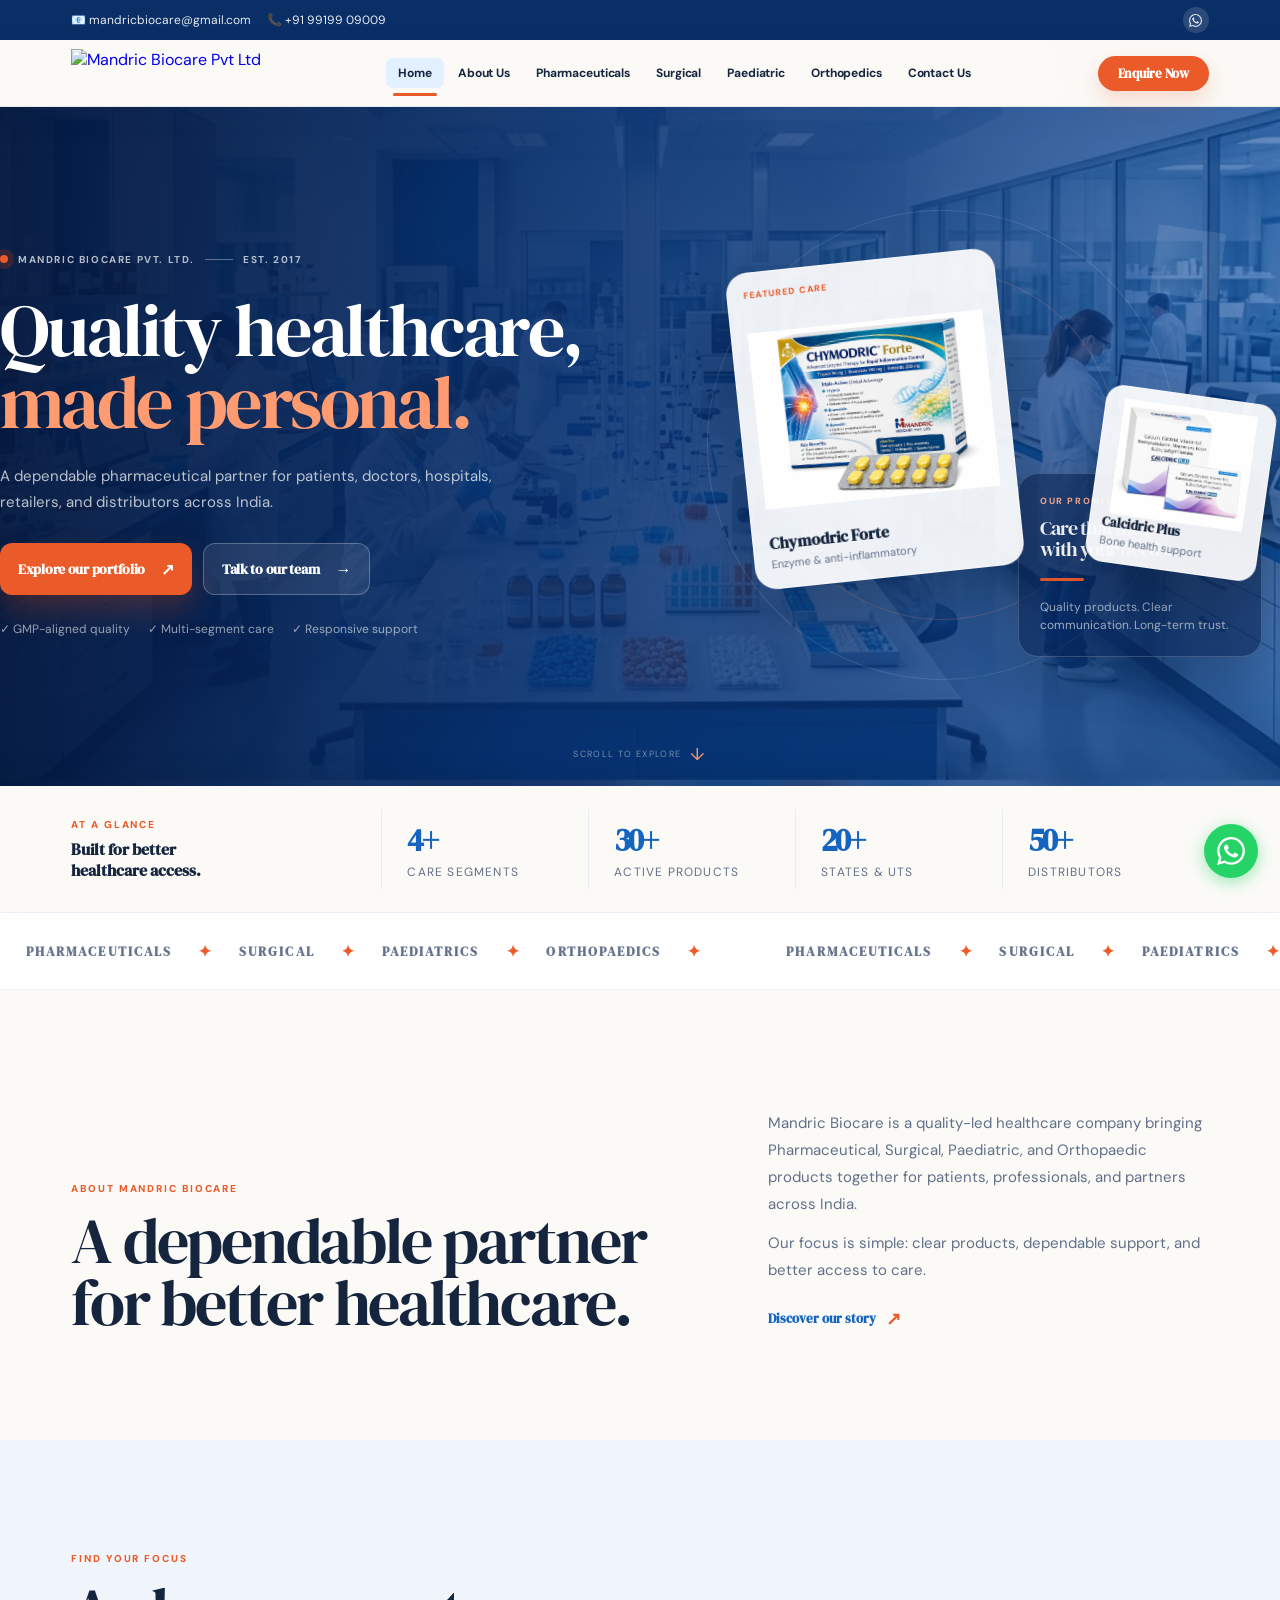
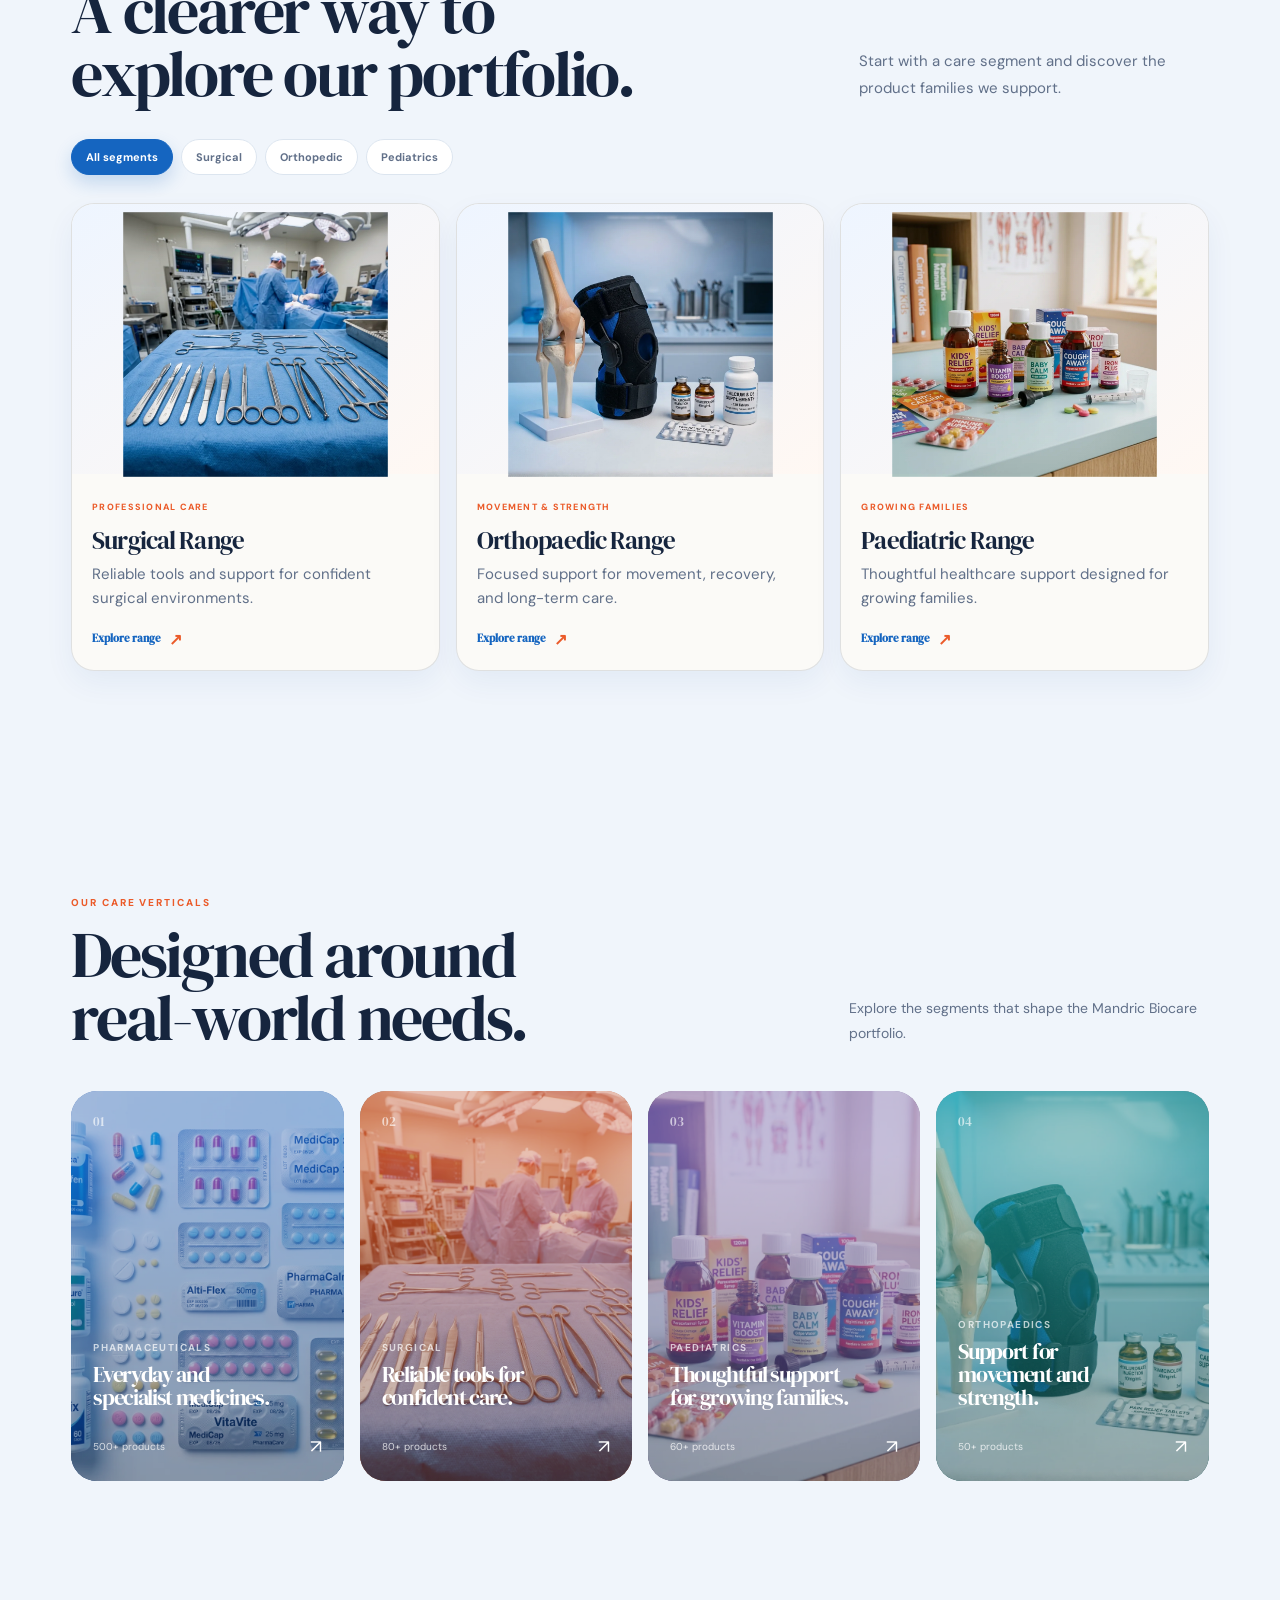
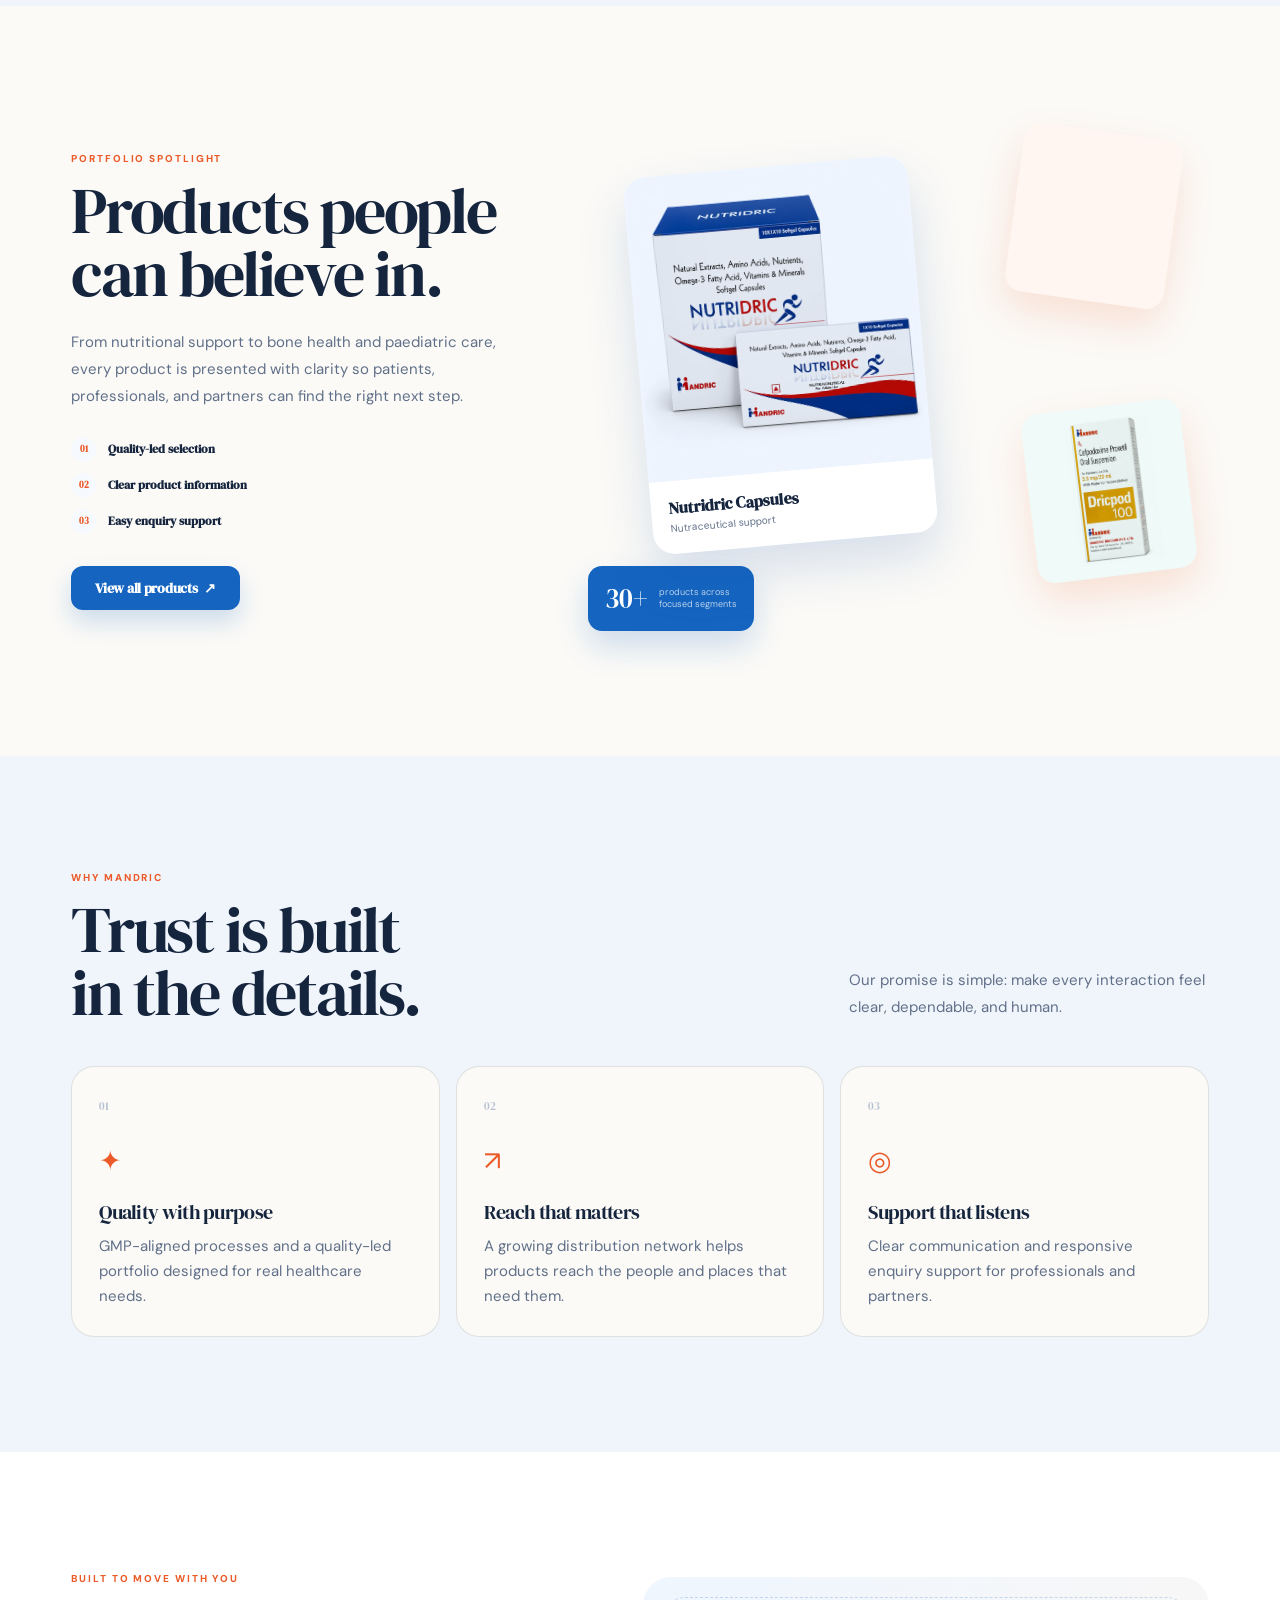
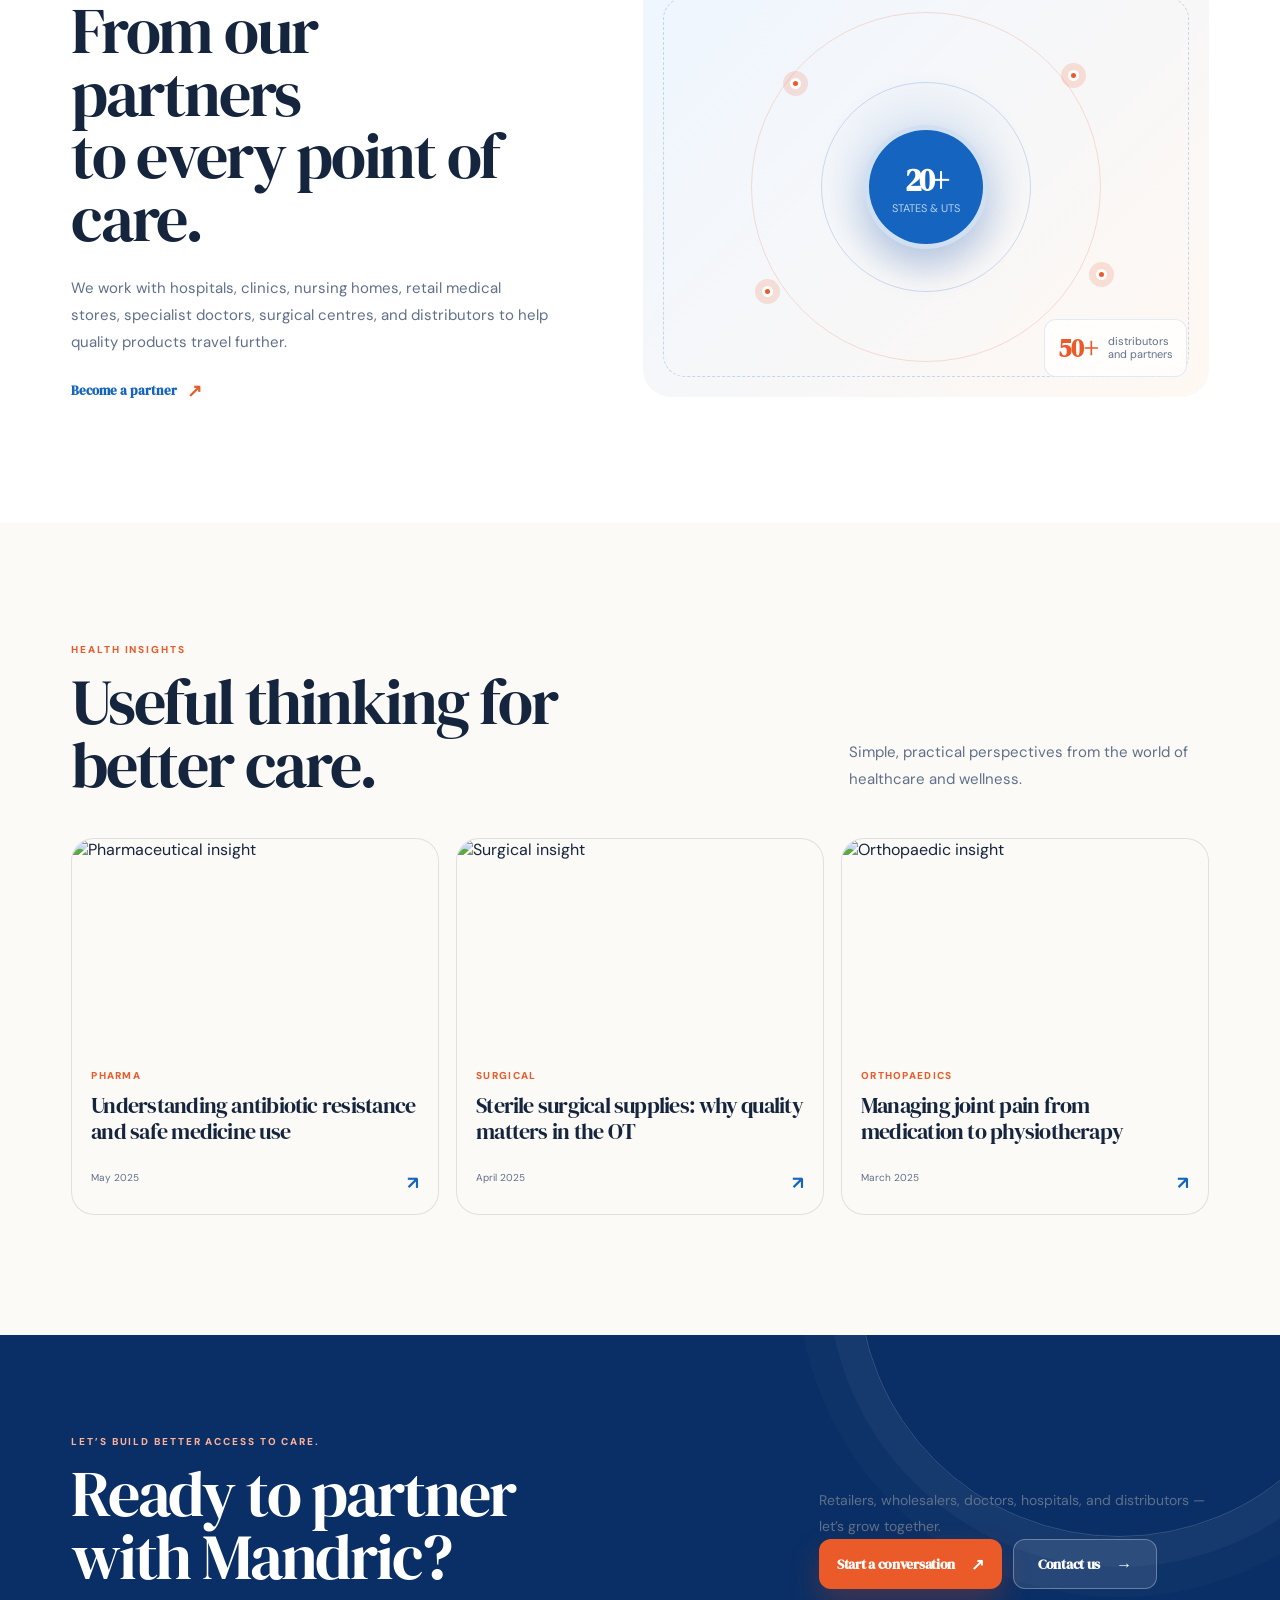
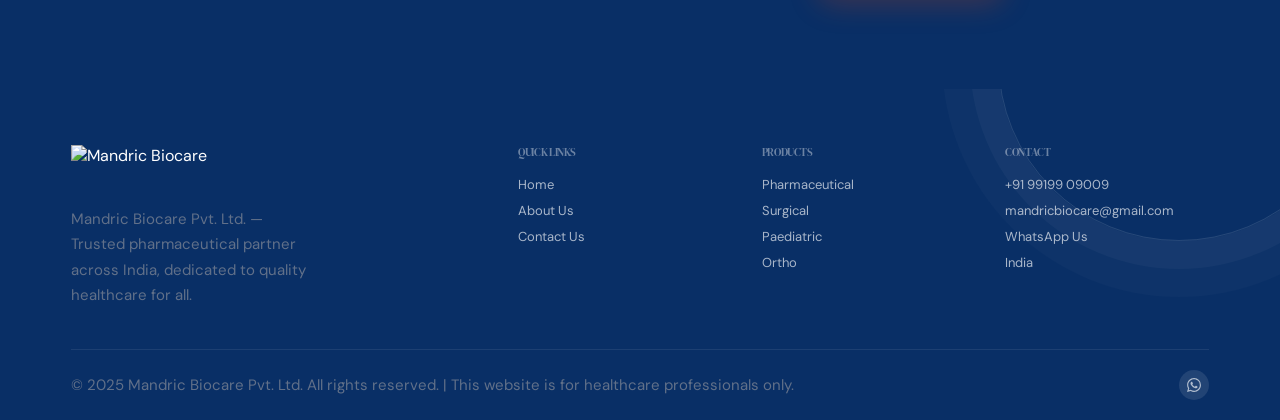
==== commit c3fc4540: "Sort Pharma products alphabetically" ====
--- a/index.html
+++ b/index.html
@@ -239,6 +239,6 @@
 </div>
 </div>
 </footer>
-<script src="js/app.js?v=pharma-catalogue-v2"></script>
+<script src="js/app.js?v=pharma-sort-az-v3"></script>
 </body>
 </html>
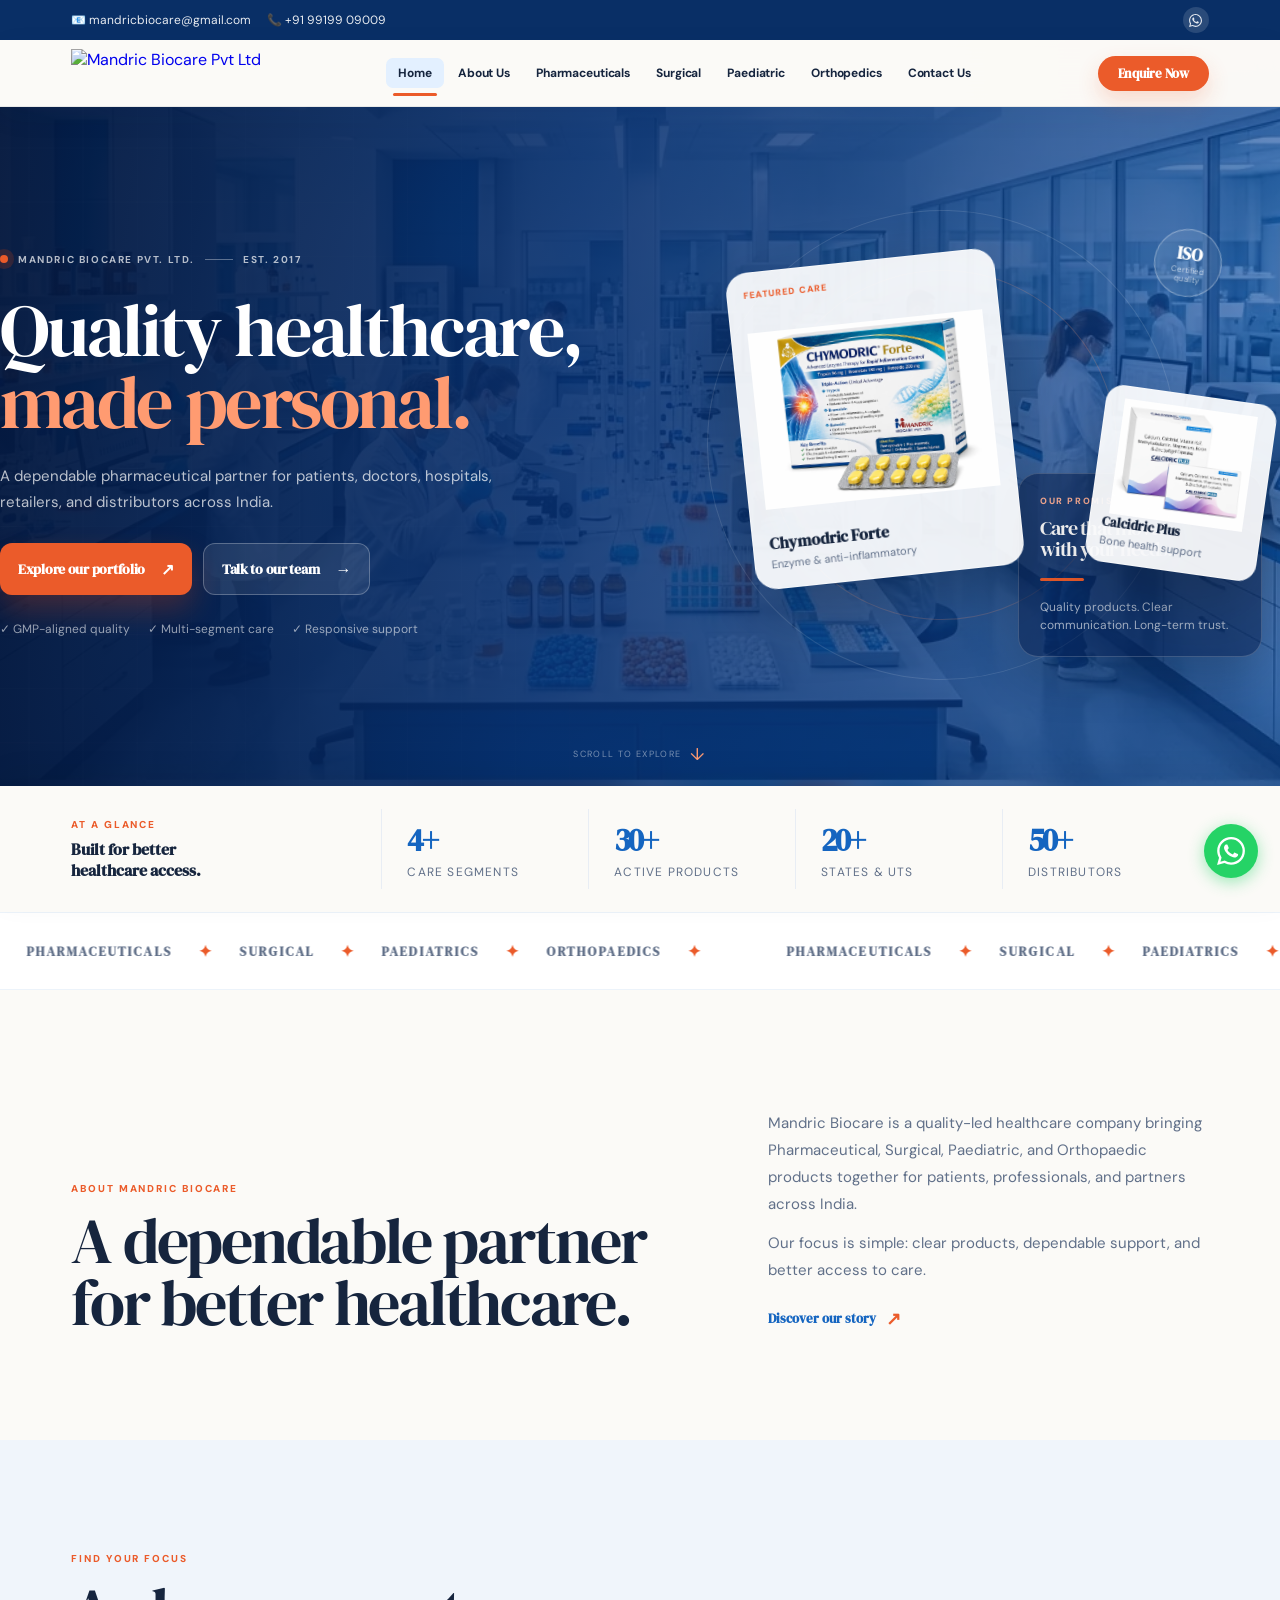
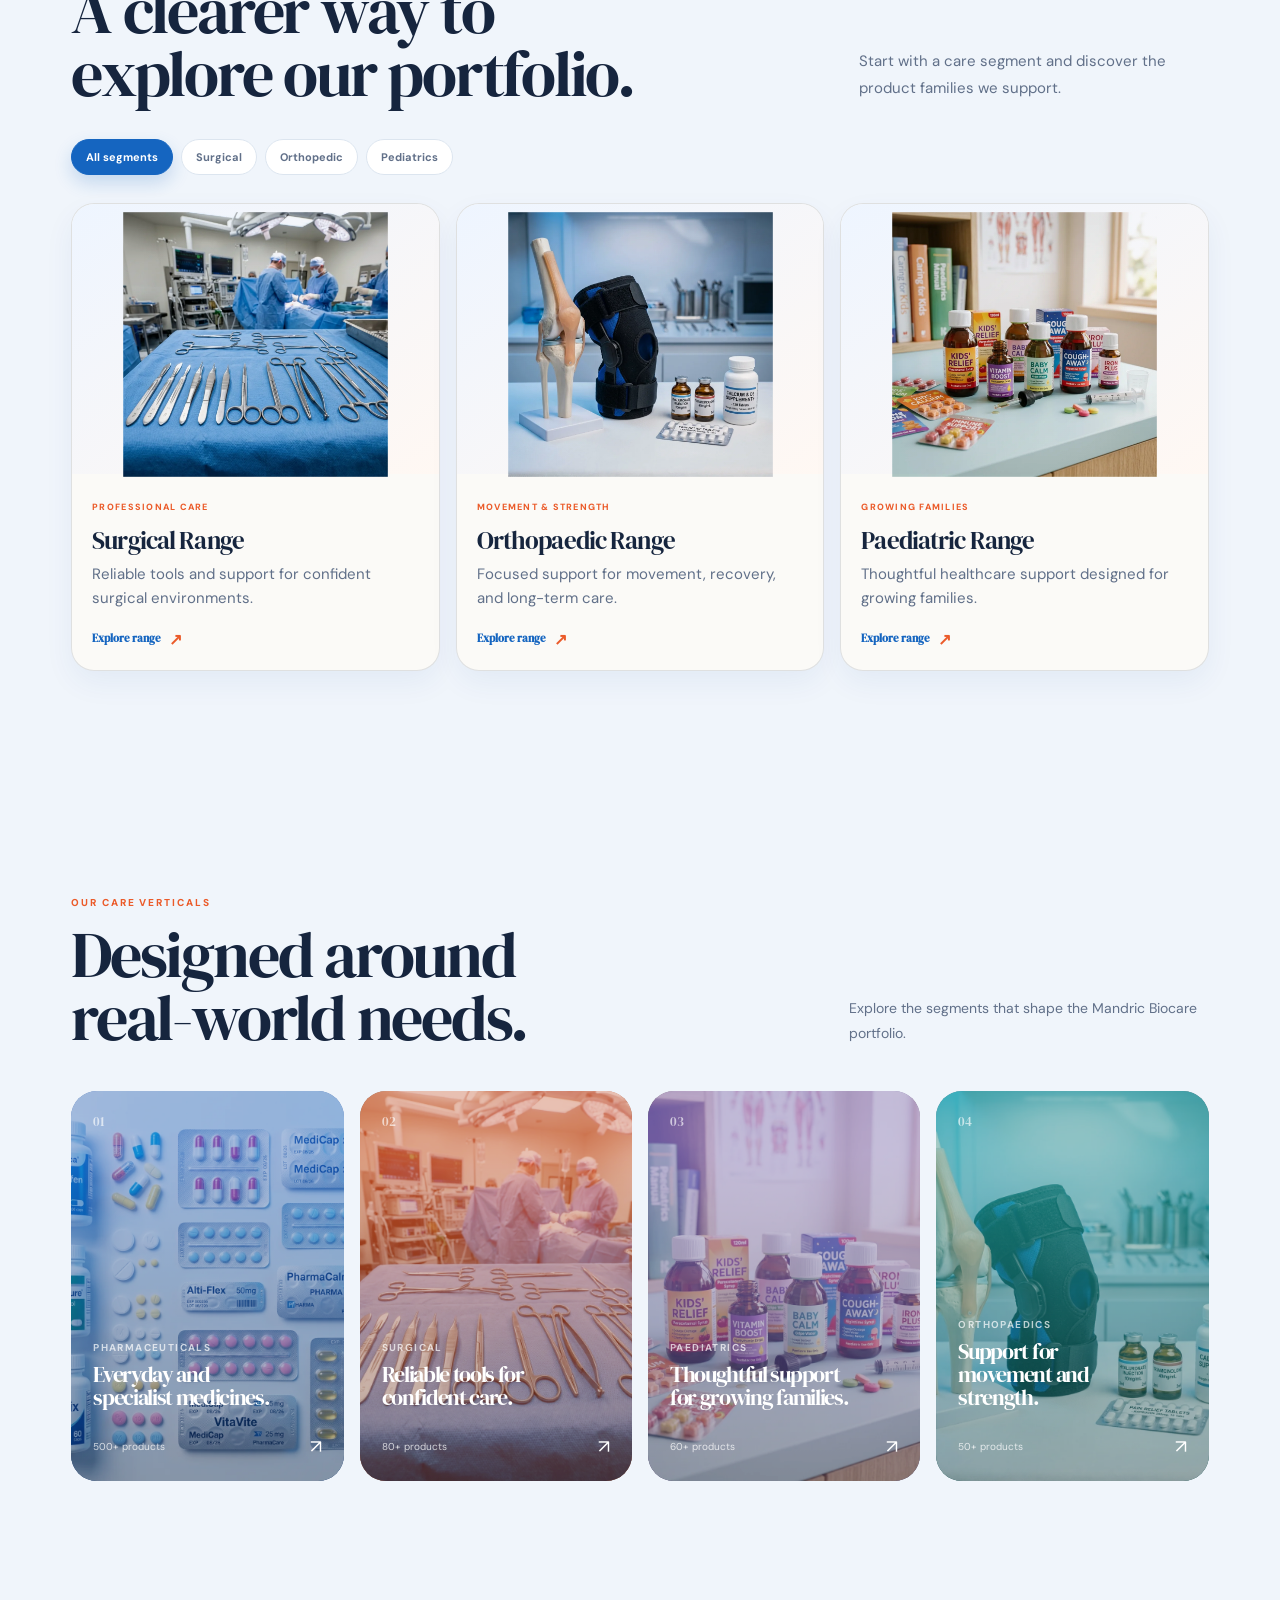
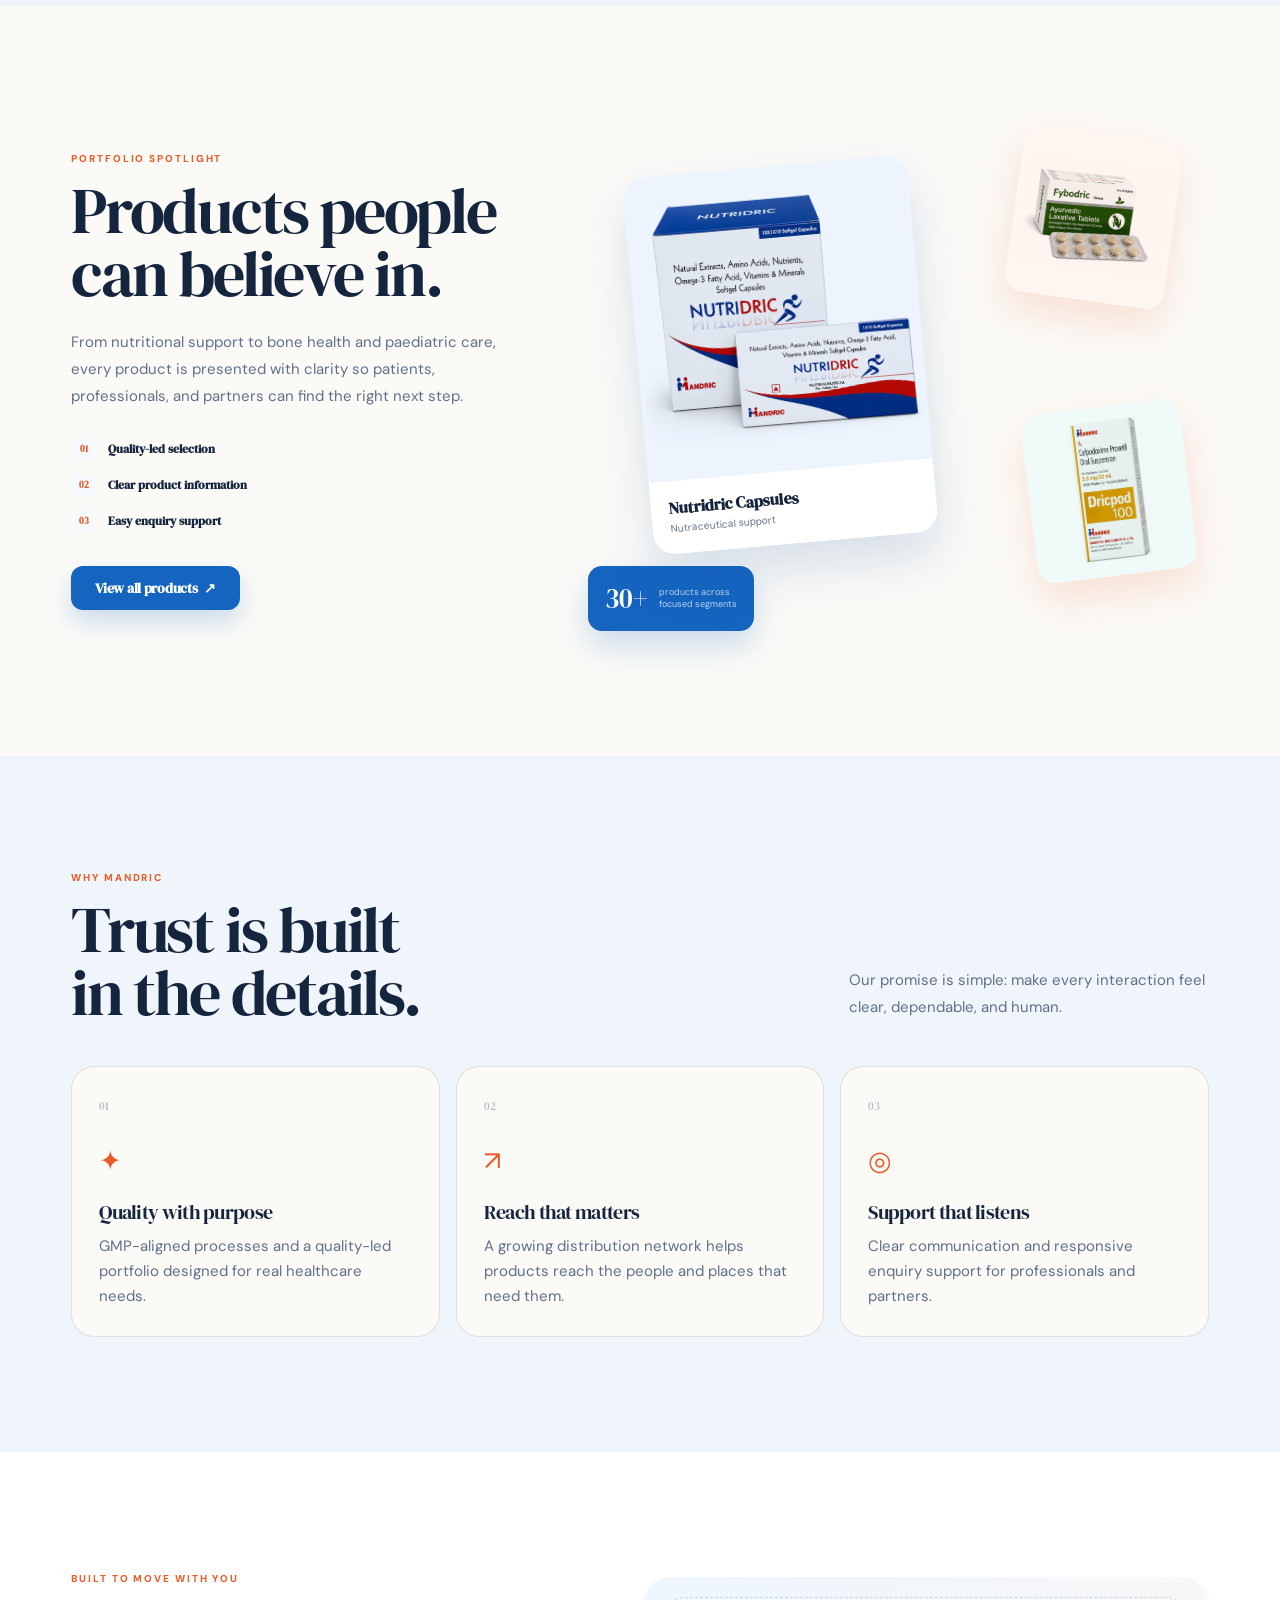
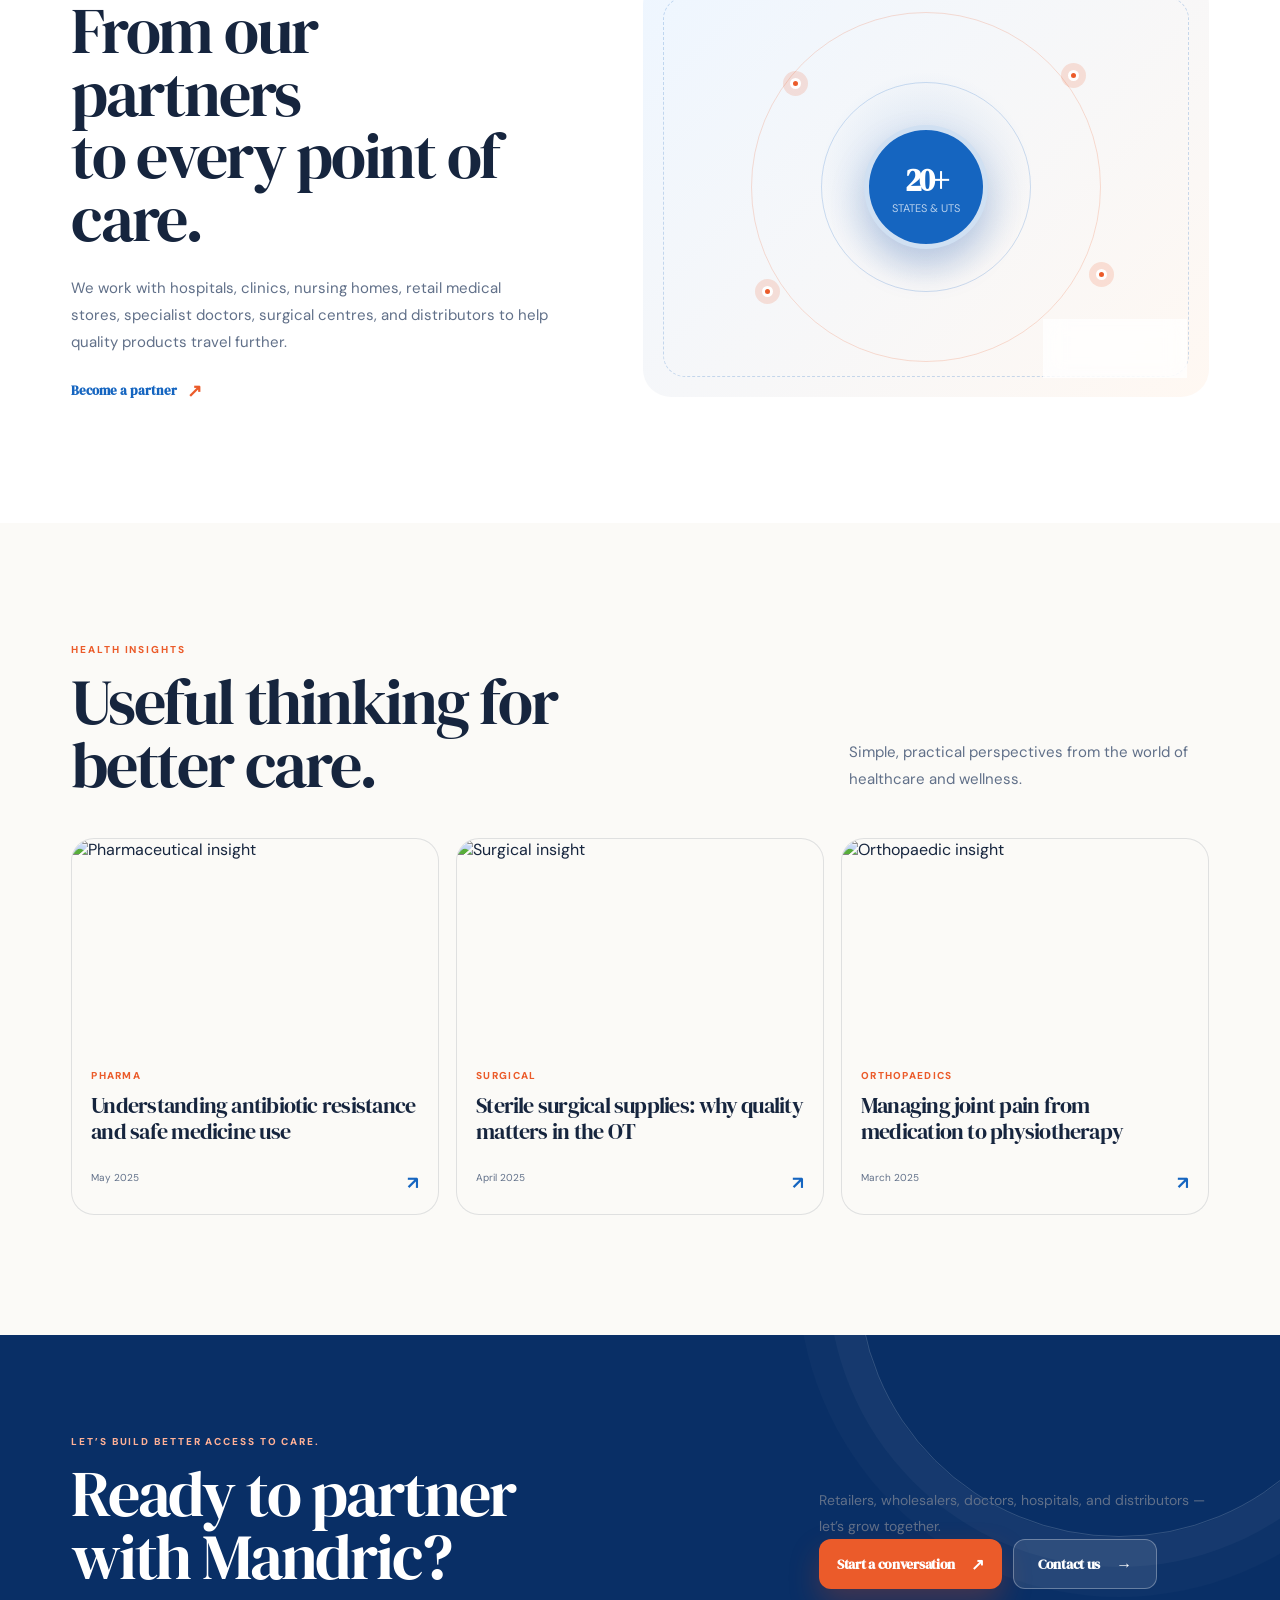
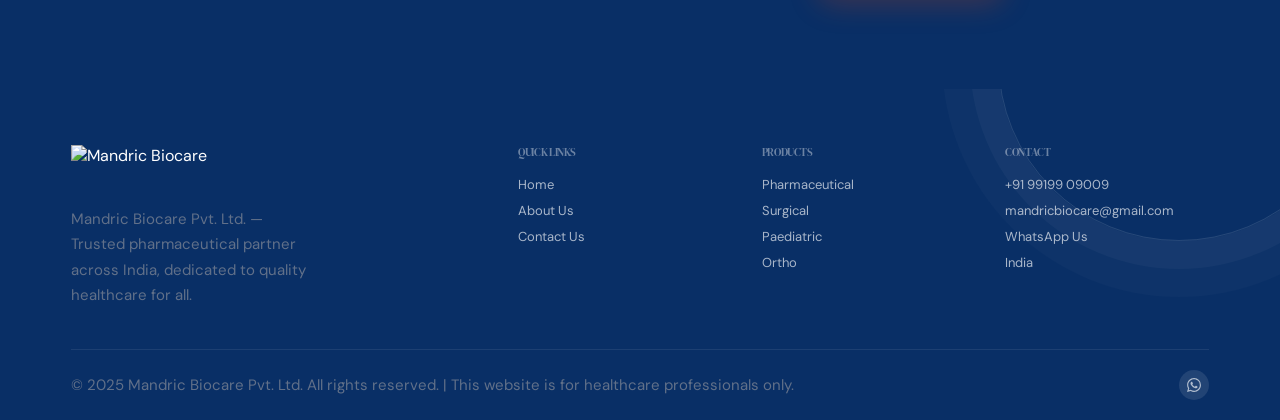
==== commit b7715b76: "Replace Rabidric product image" ====
--- a/index.html
+++ b/index.html
@@ -239,6 +239,6 @@
 </div>
 </div>
 </footer>
-<script src="js/app.js?v=pharma-sort-az-v3"></script>
+<script src="js/app.js?v=pharma-rabidric-v4"></script>
 </body>
 </html>
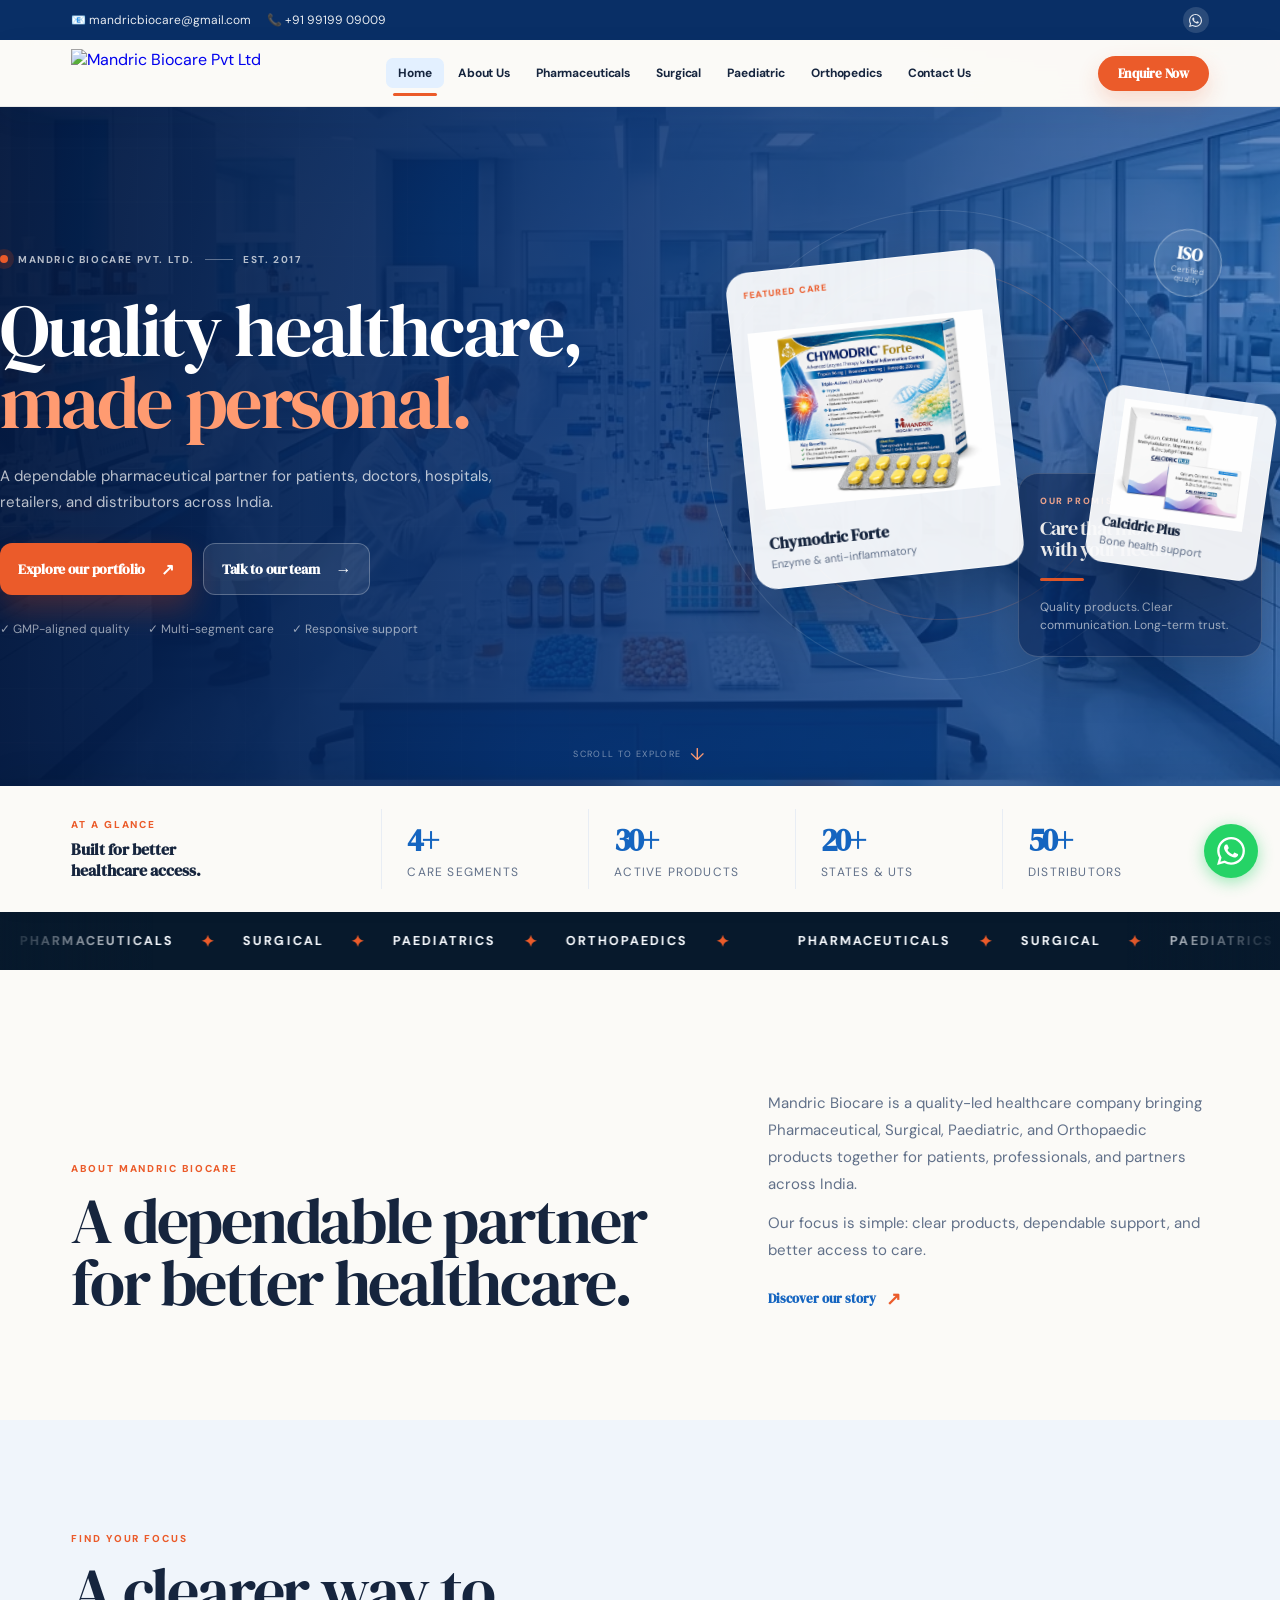
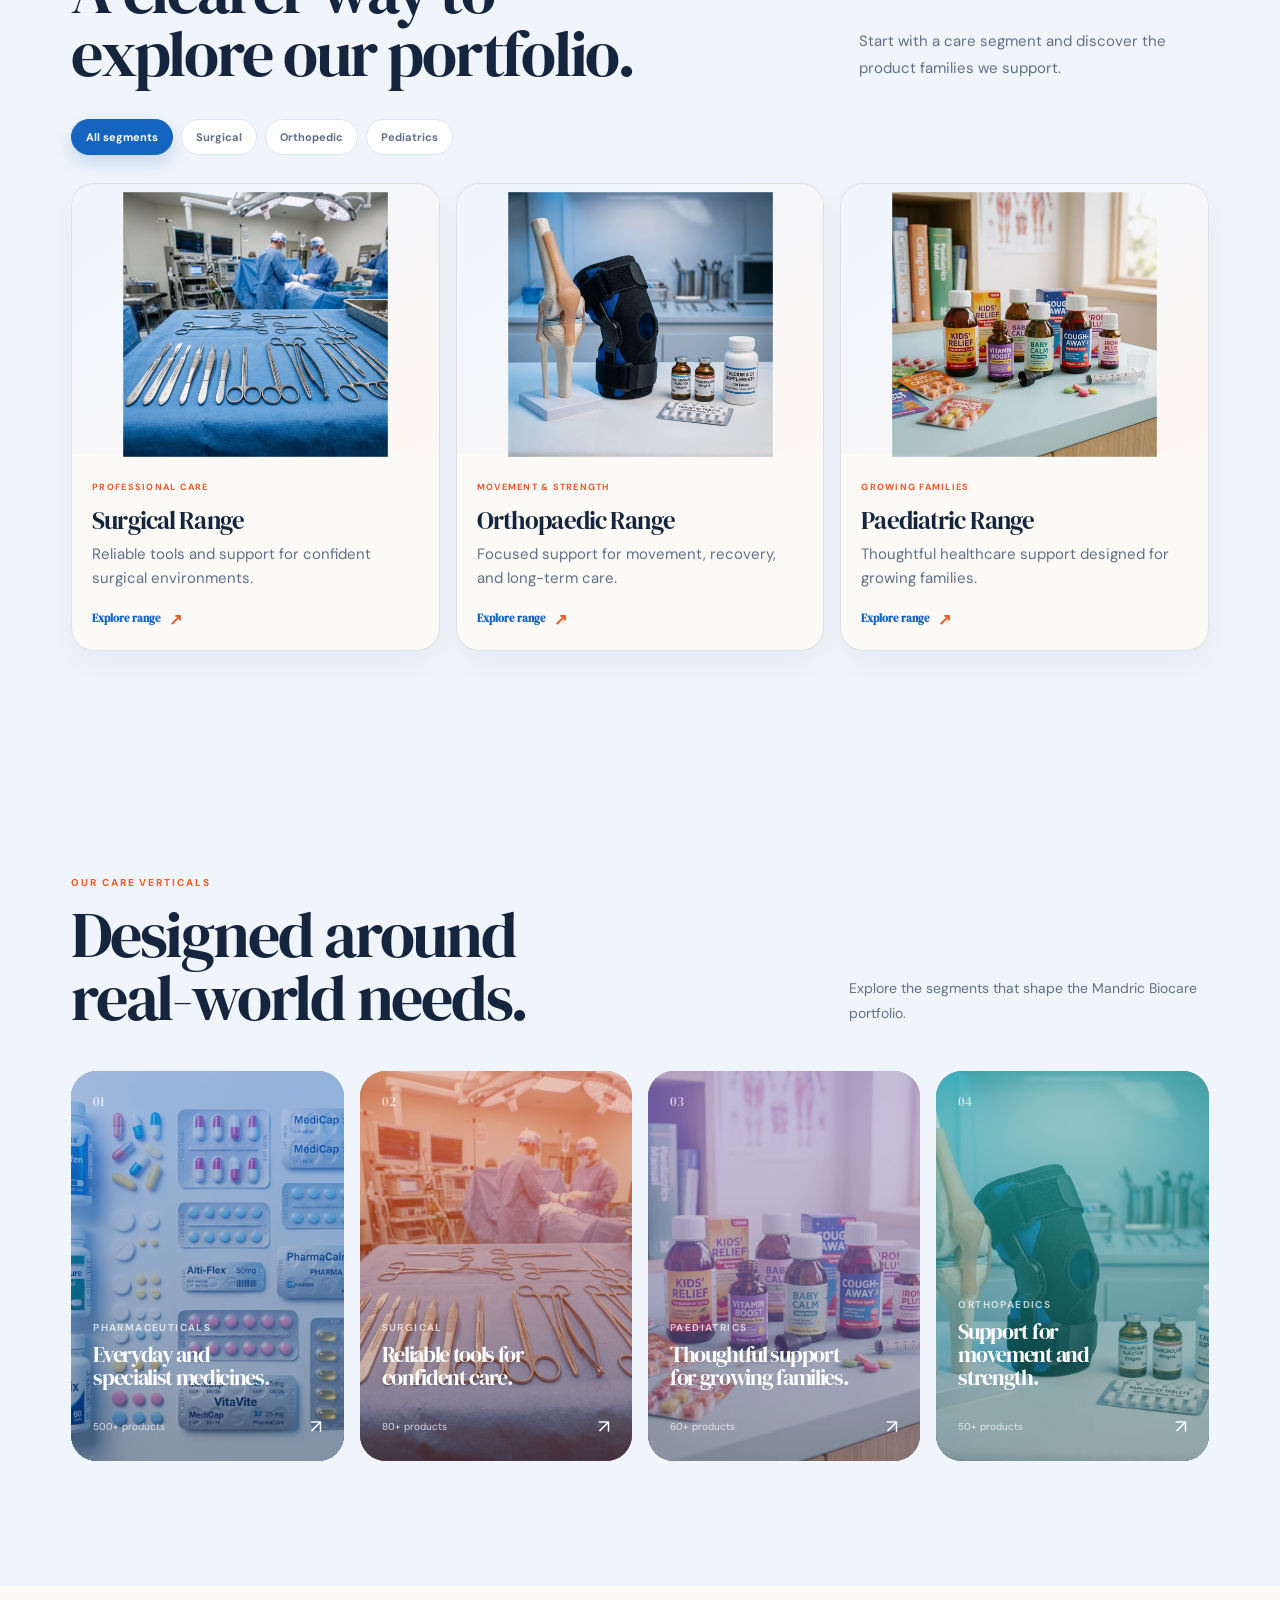
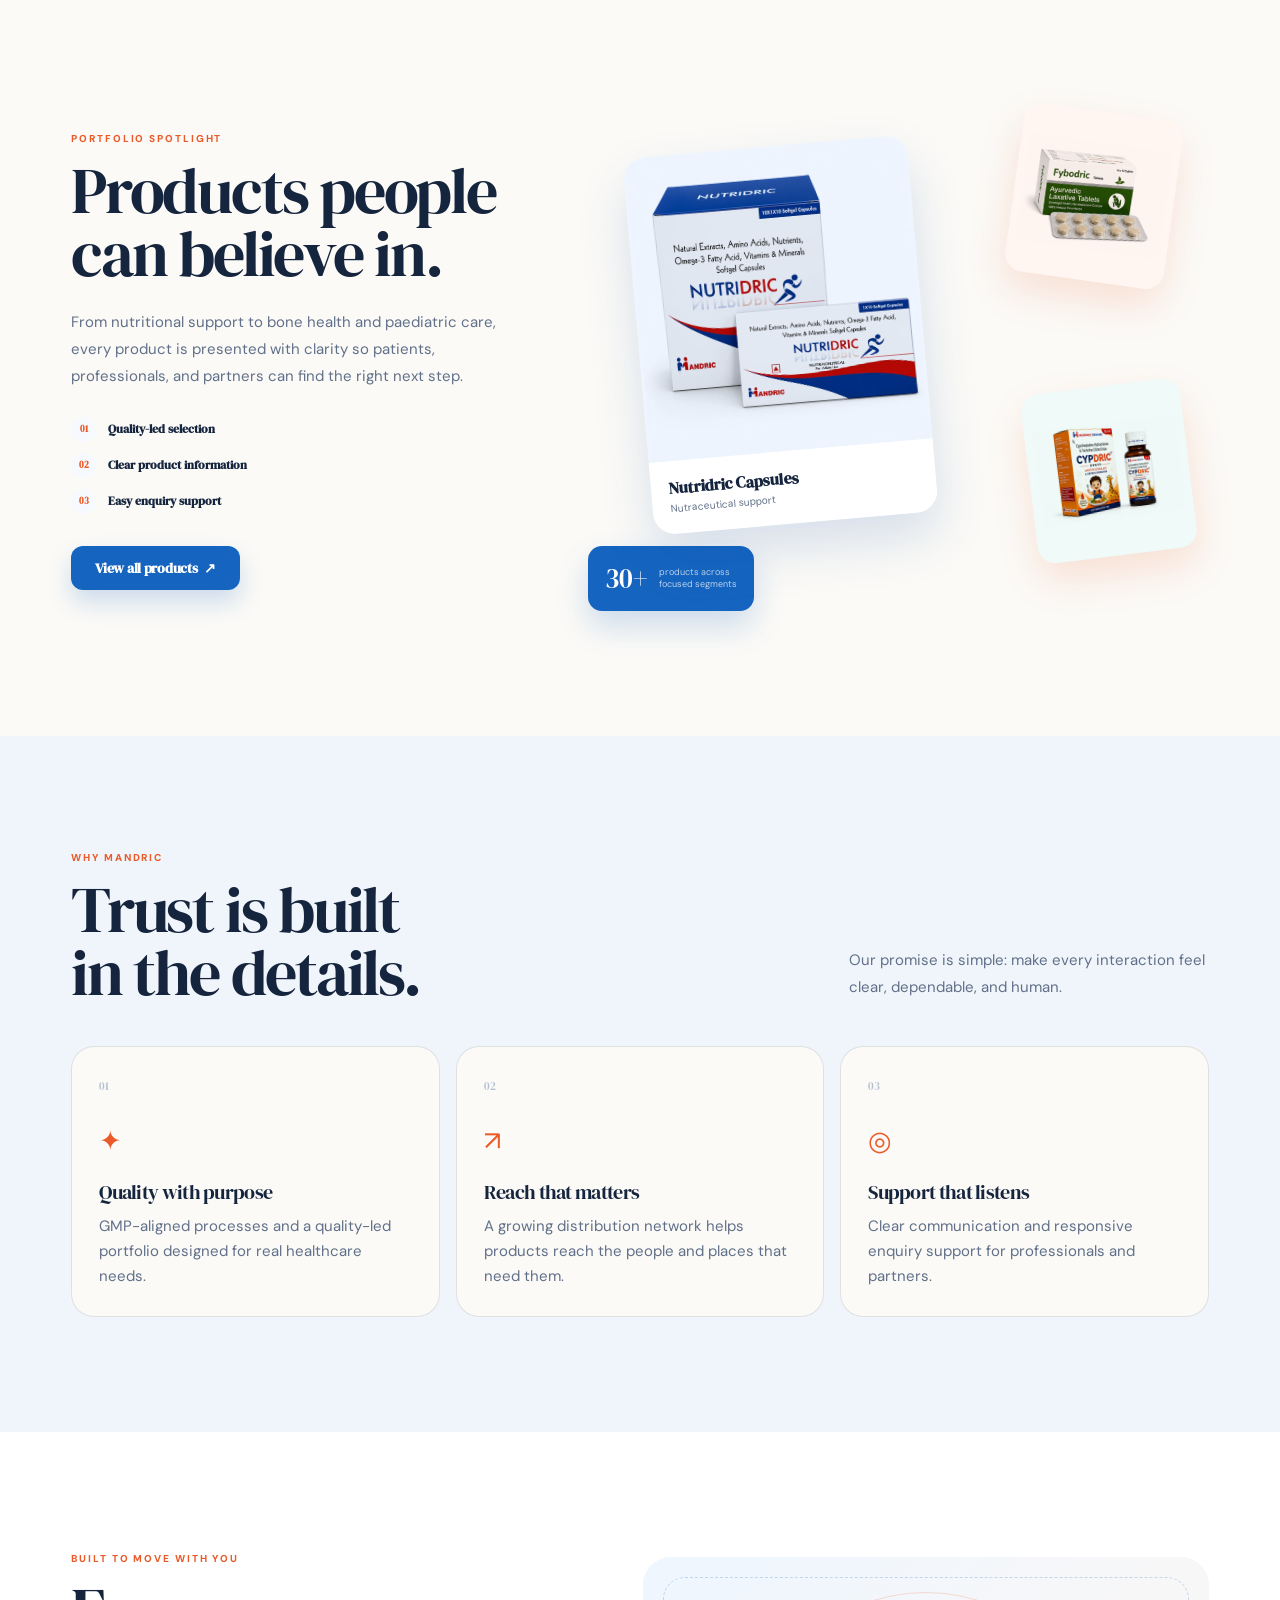
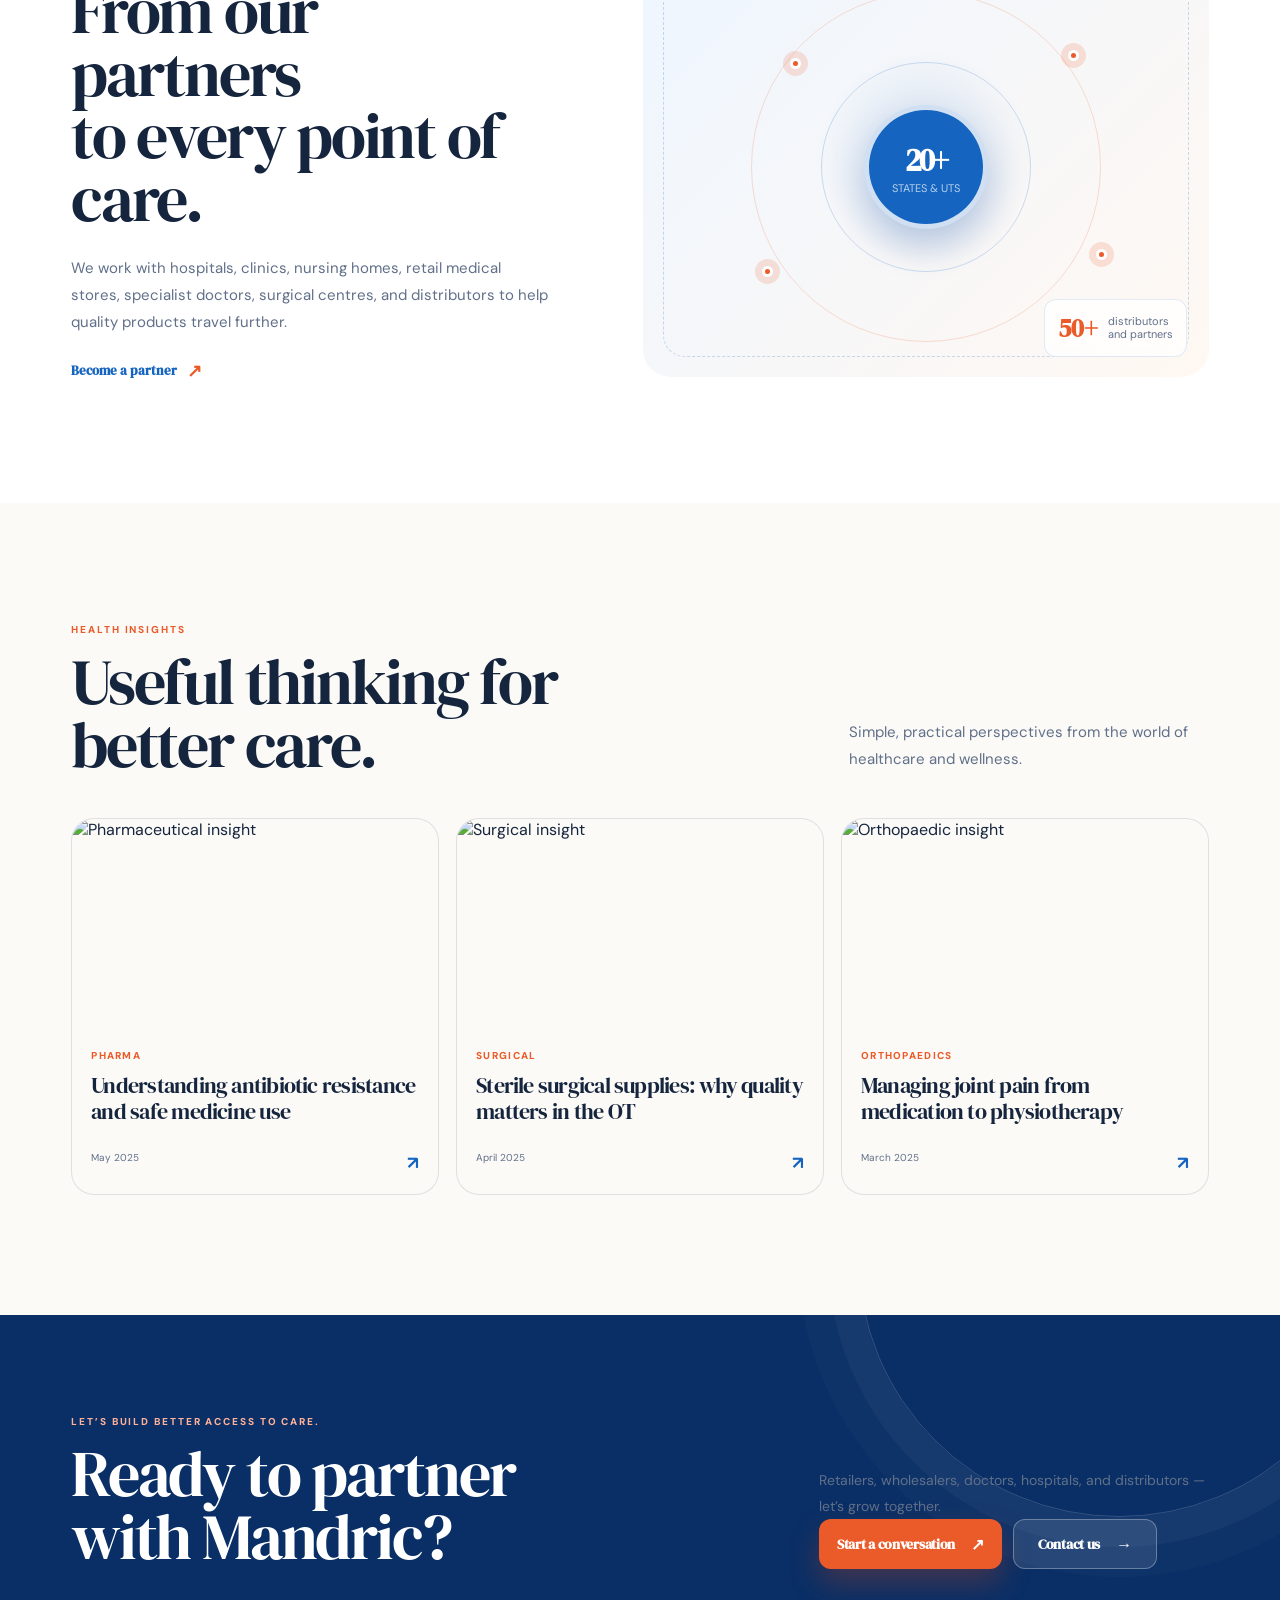
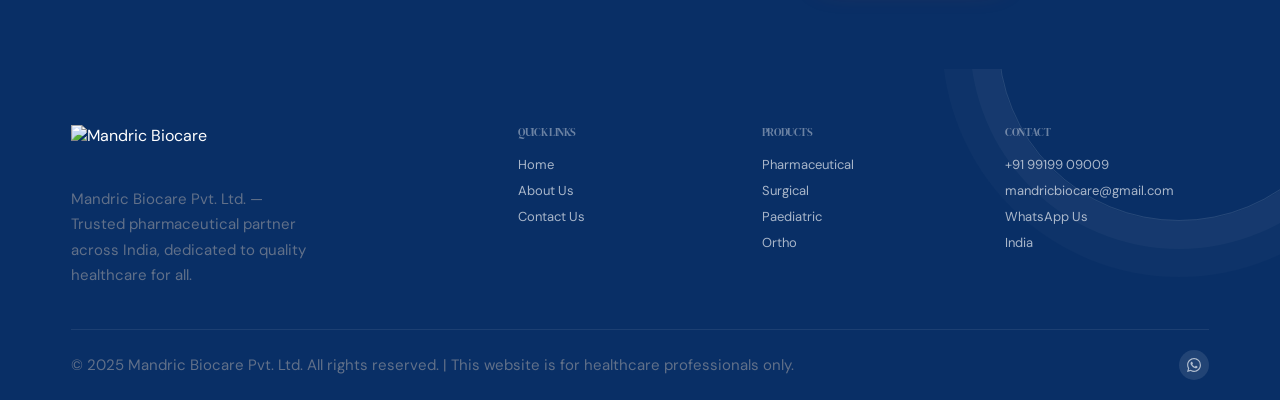
==== commit d19bd37b: "Remove Dricpod and add Cypdric to Pharma" ====
--- a/index.html
+++ b/index.html
@@ -44,7 +44,7 @@
     background: #000;
   }
 </style>
-<link href="styles.css?v=popup-phone-fix-v6" rel="stylesheet"/>
+<link href="styles.css?v=marquee-reference-v9" rel="stylesheet"/>
 </head>
 <body class="intro-playing premium-page page-home visual-language-v3"><div aria-hidden="true" class="visual-ambient"></div>
 <div aria-hidden="true" class="video-intro" id="siteIntro">
@@ -193,7 +193,7 @@
 </div></section>
 <section class="home-v2-spotlight"><div class="container home-v2-spotlight-grid">
 <div class="spotlight-copy"><span class="section-kicker">Portfolio spotlight</span><h2>Products people<br/>can believe in.</h2><p>From nutritional support to bone health and paediatric care, every product is presented with clarity so patients, professionals, and partners can find the right next step.</p><div class="spotlight-list"><span><i>01</i> Quality-led selection</span><span><i>02</i> Clear product information</span><span><i>03</i> Easy enquiry support</span></div><a class="btn btn-blue" href="pharma.html">View all products <span>↗</span></a></div>
-<div class="spotlight-collage"><div class="collage-main"><img alt="Nutridric Capsules" decoding="async" fetchpriority="low" loading="lazy" src="nutridric-cap.webp"/><div><span>Nutridric Capsules</span><small>Nutraceutical support</small></div></div><div class="collage-small collage-small-one"><img alt="Fybodric Tablets" decoding="async" fetchpriority="low" loading="lazy" src="fybodric-tab.webp"/></div><div class="collage-small collage-small-two"><img alt="Dricpod 100" decoding="async" fetchpriority="low" loading="lazy" src="dricpod-100.webp"/></div><div class="collage-note"><span>30+</span><small>products across<br/>focused segments</small></div></div>
+<div class="spotlight-collage"><div class="collage-main"><img alt="Nutridric Capsules" decoding="async" fetchpriority="low" loading="lazy" src="nutridric-cap.webp"/><div><span>Nutridric Capsules</span><small>Nutraceutical support</small></div></div><div class="collage-small collage-small-one"><img alt="Fybodric Tablets" decoding="async" fetchpriority="low" loading="lazy" src="fybodric-tab.webp"/></div><div class="collage-small collage-small-two"><img alt="Cypdric Drops" decoding="async" fetchpriority="low" loading="lazy" src="cypdric.webp"/></div><div class="collage-note"><span>30+</span><small>products across<br/>focused segments</small></div></div>
 </div></section>
 <section class="home-v2-values"><div class="container"><div class="section-heading-row"><div><span class="section-kicker">Why Mandric</span><h2>Trust is built<br/>in the details.</h2></div><p>Our promise is simple: make every interaction feel clear, dependable, and human.</p></div><div class="home-v2-value-grid"><article><span>01</span><div class="value-icon">✦</div><h3>Quality with purpose</h3><p>GMP-aligned processes and a quality-led portfolio designed for real healthcare needs.</p></article><article><span>02</span><div class="value-icon">↗</div><h3>Reach that matters</h3><p>A growing distribution network helps products reach the people and places that need them.</p></article><article><span>03</span><div class="value-icon">◎</div><h3>Support that listens</h3><p>Clear communication and responsive enquiry support for professionals and partners.</p></article></div></div></section>
 <section class="home-v2-network"><div class="container home-v2-network-grid"><div class="network-copy"><span class="section-kicker">Built to move with you</span><h2>From our partners<br/>to every point of care.</h2><p>We work with hospitals, clinics, nursing homes, retail medical stores, specialist doctors, surgical centres, and distributors to help quality products travel further.</p><a class="text-link" href="contact.html">Become a partner <span>↗</span></a></div><div class="network-map"><div class="map-ring ring-a"></div><div class="map-ring ring-b"></div><div class="map-center"><strong>20+</strong><small>states &amp; UTs</small></div><span class="map-point point-a"></span><span class="map-point point-b"></span><span class="map-point point-c"></span><span class="map-point point-d"></span><div class="map-caption"><strong>50+</strong><span>distributors<br/>and partners</span></div></div></div></section>
@@ -239,6 +239,6 @@
 </div>
 </div>
 </footer>
-<script src="js/app.js?v=pharma-rabidric-v4"></script>
+<script src="js/app.js?v=catalogue-cleanup-v11"></script>
 </body>
 </html>
--- a/styles.css
+++ b/styles.css
@@ -4984,3 +4984,125 @@
 @media (prefers-reduced-motion: reduce) {
   .home-v2-marquee-track { animation: none !important; }
 }
+
+
+/* Seamless marquee loop: the second identical set occupies the exact reset distance. */
+.home-v2-marquee {
+  overflow: hidden;
+  border-radius: 0;
+}
+.home-v2-marquee-track {
+  display: flex;
+  flex-wrap: nowrap;
+  width: max-content;
+  min-width: max-content;
+  gap: 0;
+  transform: translate3d(0, 0, 0);
+  animation: marqueeSeamlessLinear 10s linear infinite !important;
+  will-change: transform;
+}
+.home-v2-marquee-track .marquee-set {
+  display: flex;
+  flex: 0 0 auto;
+  min-width: max-content;
+  white-space: nowrap;
+}
+.home-v2-marquee-track span,
+.home-v2-marquee-track i {
+  position: static;
+  transform: none !important;
+}
+@keyframes marqueeSeamlessLinear {
+  from { transform: translate3d(0, 0, 0); }
+  to { transform: translate3d(-50%, 0, 0); }
+}
+@media (max-width: 560px) {
+  .home-v2-marquee-track { animation-duration: 8s !important; }
+}
+@media (prefers-reduced-motion: reduce) {
+  .home-v2-marquee-track { animation: none !important; }
+}
+
+
+/* Reference-style marquee: independent items on a continuous straight ticker. */
+.home-v2-marquee {
+  position: relative;
+  overflow: hidden;
+  min-height: 58px;
+  padding: 0;
+  border: 0;
+  background: var(--navy, #07192c);
+  color: #fff;
+  white-space: nowrap;
+}
+.home-v2-marquee::before {
+  display: none;
+}
+.home-v2-marquee::after {
+  content: '';
+  position: absolute;
+  inset: 0;
+  z-index: 2;
+  pointer-events: none;
+  background: linear-gradient(90deg, #07192c 0%, rgba(7,25,44,0) 12%, rgba(7,25,44,0) 88%, #07192c 100%);
+}
+.home-v2-marquee-track {
+  display: flex;
+  align-items: center;
+  width: max-content;
+  min-width: max-content;
+  height: 58px;
+  gap: 0;
+  animation: marqueeReferenceLoop 18s linear infinite !important;
+  will-change: transform;
+}
+.home-v2-marquee-track .marquee-set {
+  display: flex;
+  flex: 0 0 auto;
+  align-items: center;
+  gap: 0;
+  min-width: max-content;
+  padding: 0 1.25rem;
+}
+.home-v2-marquee-track span {
+  display: inline-flex;
+  align-items: center;
+  color: #f8fbff;
+  font-family: var(--font-body, 'DM Sans', sans-serif);
+  font-size: clamp(.72rem, 1vw, .9rem);
+  font-weight: 700;
+  letter-spacing: .16em;
+  line-height: 1;
+  white-space: nowrap;
+}
+.home-v2-marquee-track i {
+  display: inline-flex;
+  align-items: center;
+  justify-content: center;
+  width: auto;
+  height: auto;
+  margin: 0 1.7rem;
+  border: 0;
+  border-radius: 0;
+  background: transparent;
+  color: var(--orange, #e8450a);
+  font-size: 1rem;
+  font-style: normal;
+  line-height: 1;
+}
+@keyframes marqueeReferenceLoop {
+  from { transform: translate3d(0, 0, 0); }
+  to { transform: translate3d(-50%, 0, 0); }
+}
+@media (max-width: 560px) {
+  .home-v2-marquee,
+  .home-v2-marquee-track { min-height: 52px; height: 52px; }
+  .home-v2-marquee-track { animation-duration: 13s !important; }
+  .home-v2-marquee-track .marquee-set { padding: 0 .85rem; }
+  .home-v2-marquee-track span { font-size: .66rem; letter-spacing: .12em; }
+  .home-v2-marquee-track i { margin: 0 1.05rem; font-size: .82rem; }
+  .home-v2-marquee::after { background: linear-gradient(90deg, #07192c 0%, rgba(7,25,44,0) 9%, rgba(7,25,44,0) 91%, #07192c 100%); }
+}
+@media (prefers-reduced-motion: reduce) {
+  .home-v2-marquee-track { animation: none !important; }
+}
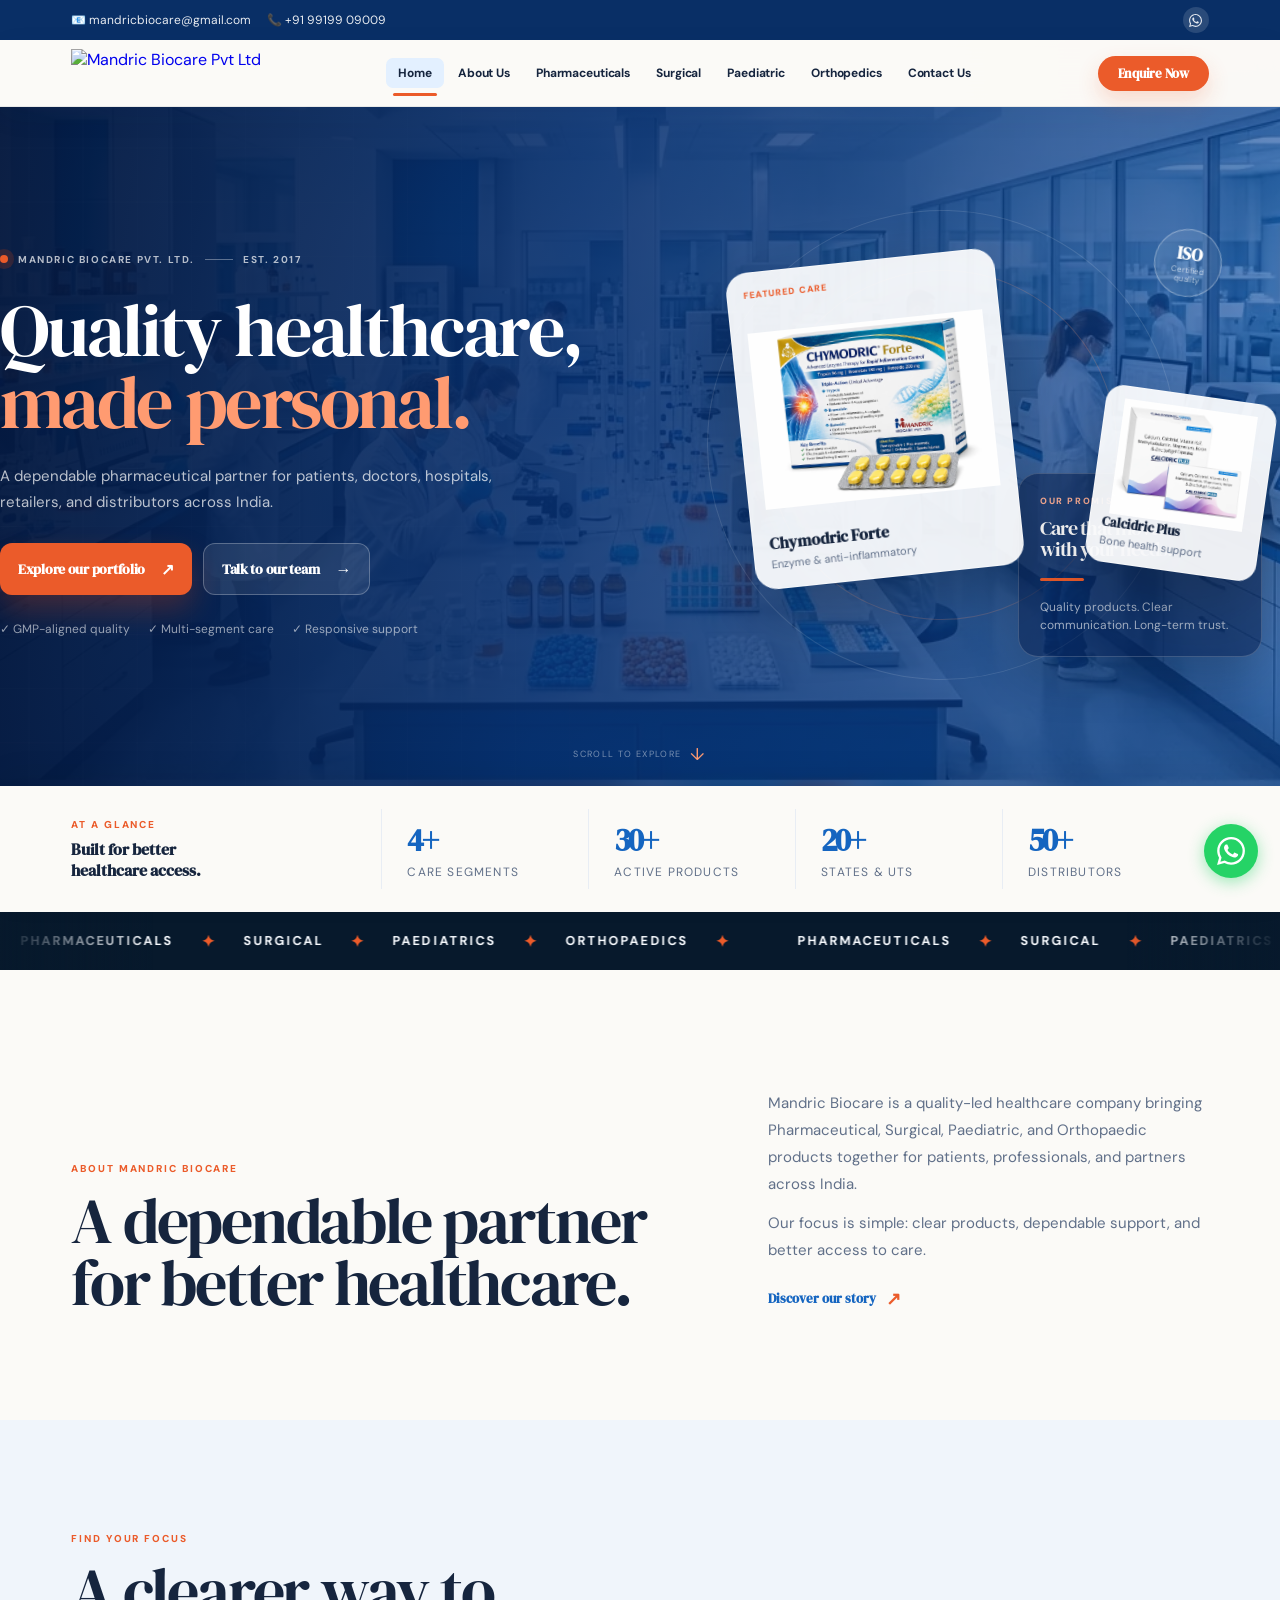
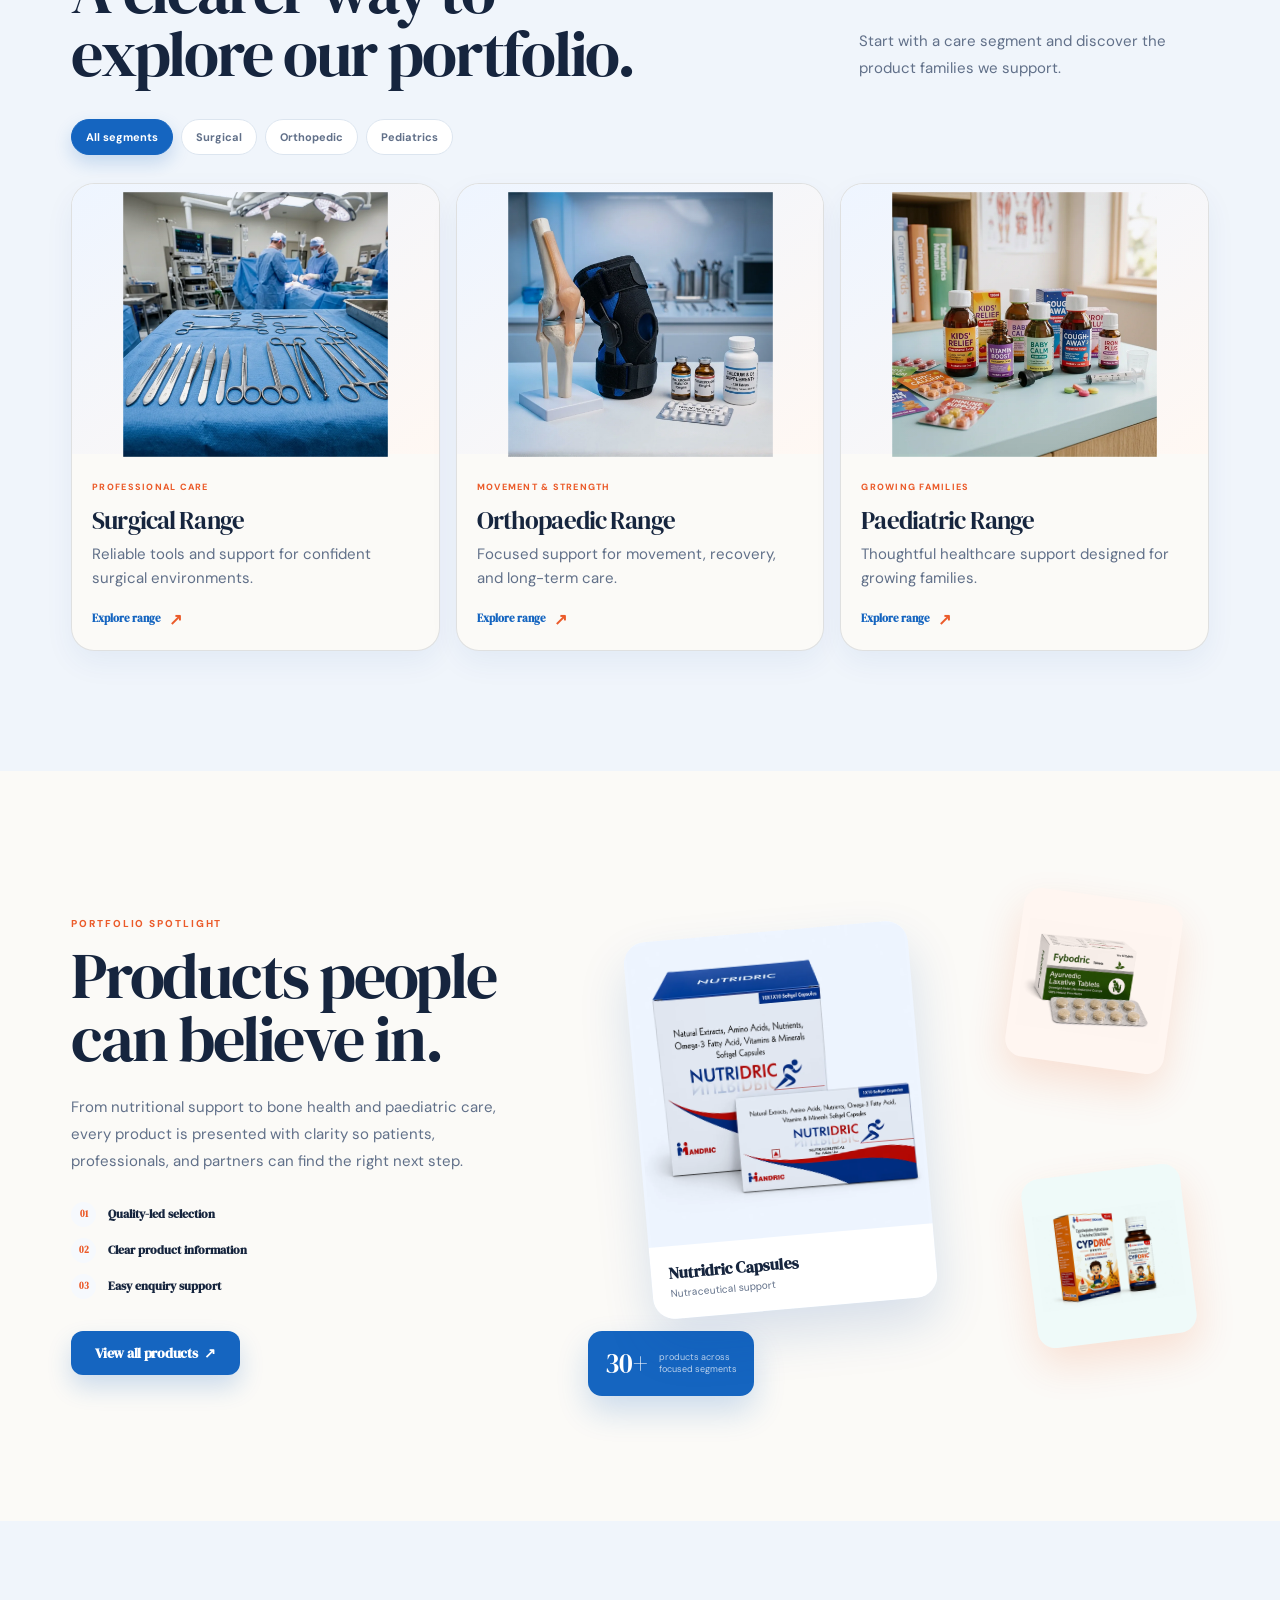
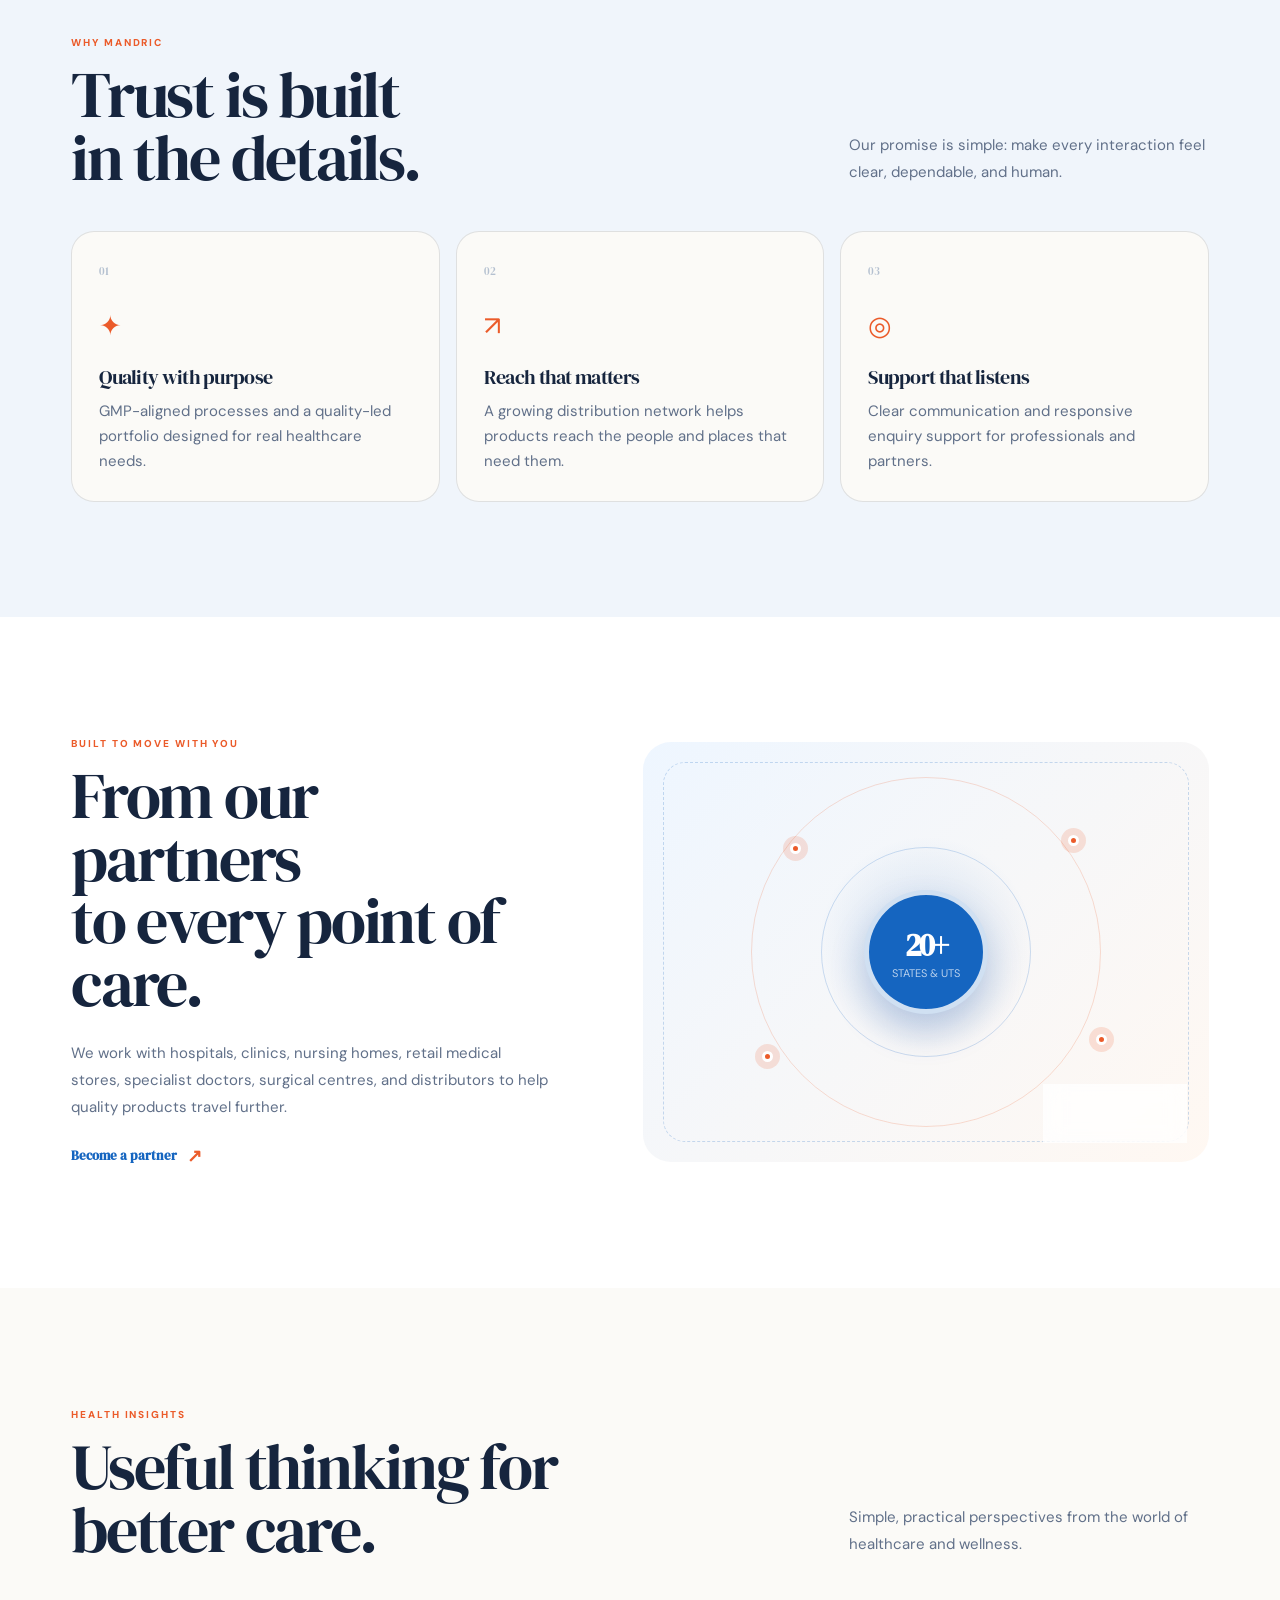
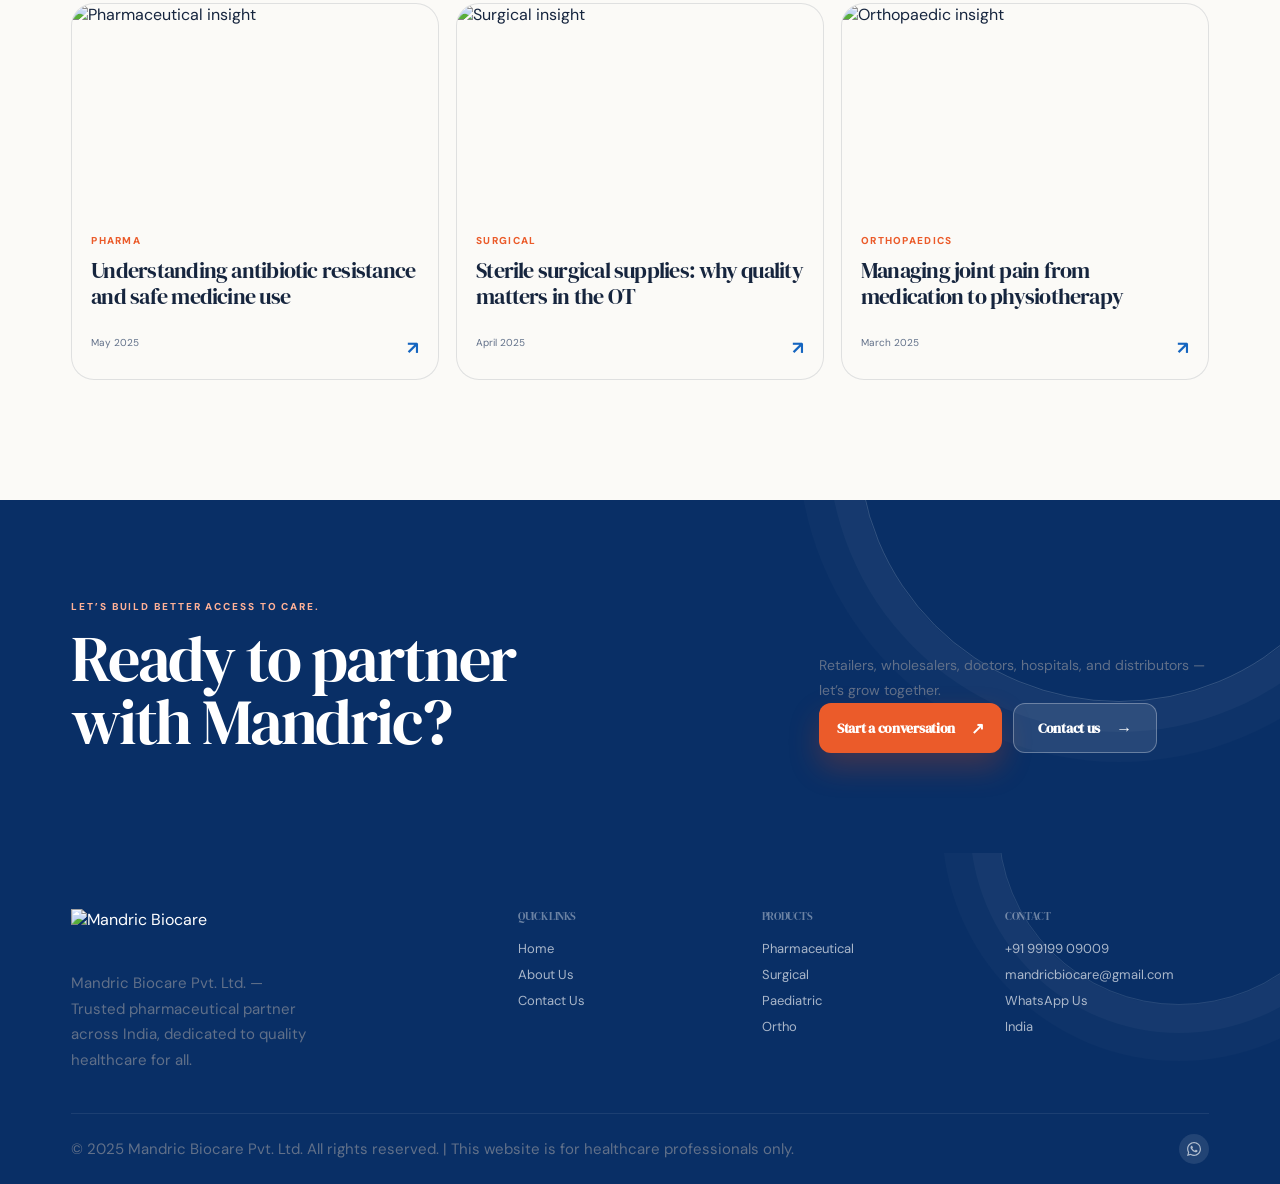
==== commit c2ff214b: "Remove care verticals section from homepage" ====
--- a/index.html
+++ b/index.html
@@ -182,15 +182,6 @@
 </div>
 </div></section>
 
-<section class="home-v2-segments"><div class="container">
-<div class="section-heading-row"><div><span class="section-kicker">Our care verticals</span><h2>Designed around<br/>real-world needs.</h2></div><p>Explore the segments that shape the Mandric Biocare portfolio.</p></div>
-<div class="home-v2-segment-grid">
-<a class="home-v2-segment segment-blue" href="pharma.html"><div class="segment-number">01</div><img alt="Pharmaceuticals" decoding="async" fetchpriority="low" loading="lazy" src="seg-pharma.webp"/><div class="segment-content"><span>Pharmaceuticals</span><strong>Everyday and specialist medicines.</strong><small>500+ products <i>↗</i></small></div></a>
-<a class="home-v2-segment segment-orange" href="surgical.html"><div class="segment-number">02</div><img alt="Surgical" decoding="async" fetchpriority="low" loading="lazy" src="seg-surgical.webp"/><div class="segment-content"><span>Surgical</span><strong>Reliable tools for confident care.</strong><small>80+ products <i>↗</i></small></div></a>
-<a class="home-v2-segment segment-purple" href="paediatric.html"><div class="segment-number">03</div><img alt="Paediatrics" decoding="async" fetchpriority="low" loading="lazy" src="seg-paediatric.webp"/><div class="segment-content"><span>Paediatrics</span><strong>Thoughtful support for growing families.</strong><small>60+ products <i>↗</i></small></div></a>
-<a class="home-v2-segment segment-teal" href="ortho.html"><div class="segment-number">04</div><img alt="Orthopaedics" decoding="async" fetchpriority="low" loading="lazy" src="seg-ortho.webp"/><div class="segment-content"><span>Orthopaedics</span><strong>Support for movement and strength.</strong><small>50+ products <i>↗</i></small></div></a>
-</div>
-</div></section>
 <section class="home-v2-spotlight"><div class="container home-v2-spotlight-grid">
 <div class="spotlight-copy"><span class="section-kicker">Portfolio spotlight</span><h2>Products people<br/>can believe in.</h2><p>From nutritional support to bone health and paediatric care, every product is presented with clarity so patients, professionals, and partners can find the right next step.</p><div class="spotlight-list"><span><i>01</i> Quality-led selection</span><span><i>02</i> Clear product information</span><span><i>03</i> Easy enquiry support</span></div><a class="btn btn-blue" href="pharma.html">View all products <span>↗</span></a></div>
 <div class="spotlight-collage"><div class="collage-main"><img alt="Nutridric Capsules" decoding="async" fetchpriority="low" loading="lazy" src="nutridric-cap.webp"/><div><span>Nutridric Capsules</span><small>Nutraceutical support</small></div></div><div class="collage-small collage-small-one"><img alt="Fybodric Tablets" decoding="async" fetchpriority="low" loading="lazy" src="fybodric-tab.webp"/></div><div class="collage-small collage-small-two"><img alt="Cypdric Drops" decoding="async" fetchpriority="low" loading="lazy" src="cypdric.webp"/></div><div class="collage-note"><span>30+</span><small>products across<br/>focused segments</small></div></div>
--- a/styles.css
+++ b/styles.css
@@ -5106,3 +5106,153 @@
 @media (prefers-reduced-motion: reduce) {
   .home-v2-marquee-track { animation: none !important; }
 }
+
+
+/* Partnership CTA contrast and mobile interaction pass */
+.enquiry-cta {
+  isolation: isolate;
+  background: #0d4c9e;
+}
+.enquiry-cta-bg,
+.enquiry-cta-overlay {
+  pointer-events: none;
+}
+.enquiry-cta-bg {
+  background-attachment: scroll;
+}
+.btn-white,
+.btn-white-outline {
+  display: inline-flex;
+  align-items: center;
+  justify-content: center;
+  min-height: 46px;
+  line-height: 1.2;
+  text-decoration: none;
+  -webkit-tap-highlight-color: transparent;
+}
+.btn-white {
+  color: #0d4c9e;
+  background: #fff;
+  border: 1px solid #fff;
+}
+.btn-white:hover,
+.btn-white:focus-visible {
+  color: #082955;
+  background: #ffe9df;
+  border-color: #ffe9df;
+}
+.btn-white-outline {
+  color: #fff;
+  border: 2px solid rgba(255, 255, 255, .82);
+  background: rgba(255, 255, 255, .04);
+}
+.btn-white-outline:hover,
+.btn-white-outline:focus-visible {
+  color: #fff;
+  border-color: #fff;
+  background: rgba(255, 255, 255, .16);
+}
+
+/* Keep the document fixed while the modal owns all touch scrolling. */
+html.modal-open {
+  overflow: hidden;
+}
+body.modal-open {
+  position: fixed;
+  width: 100%;
+  overflow: hidden;
+  overscroll-behavior: none;
+}
+
+@media (max-width: 780px) {
+  .enquiry-cta-bg {
+    background-attachment: scroll;
+  }
+  .enquiry-cta-btns {
+    width: min(100%, 360px);
+    margin-inline: auto;
+  }
+  .modal-overlay.open {
+    align-items: flex-start;
+    justify-content: center;
+    animation: none;
+    opacity: 1;
+    overflow-y: auto;
+    overscroll-behavior: contain;
+    -webkit-overflow-scrolling: touch;
+    padding: max(12px, env(safe-area-inset-top)) max(8px, env(safe-area-inset-right)) max(12px, env(safe-area-inset-bottom)) max(8px, env(safe-area-inset-left));
+  }
+  .modal-v4,
+  .product-modal .modal-v4 {
+    width: min(100%, 620px);
+    animation: none;
+    opacity: 1;
+    transform: none;
+    filter: none;
+    max-height: none;
+    height: auto;
+    margin: 0 auto;
+    border-radius: 20px;
+  }
+  .modal-v4 .modal-split {
+    display: block;
+    min-height: 0;
+    max-height: none;
+  }
+  .modal-v4 .modal-showcase {
+    min-height: 0;
+    padding: 20px 18px 18px;
+  }
+  .modal-v4 .modal-showcase-art {
+    min-height: 150px;
+  }
+  .modal-v4 .modal-showcase-image {
+    width: 170px;
+    height: 170px;
+    border-width: 7px;
+  }
+  .modal-v4 .modal-showcase-bottom h3 {
+    max-width: 100%;
+    font-size: clamp(2rem, 10vw, 2.6rem);
+    line-height: .96;
+  }
+  .modal-v4 .modal-showcase-bottom p {
+    max-width: 100%;
+  }
+  .modal-v4 .showcase-signature {
+    margin-top: 14px;
+  }
+  .modal-v4 .modal-panel {
+    max-height: none;
+    overflow: visible;
+    padding: 24px 18px 22px;
+    scrollbar-gutter: auto;
+  }
+  .modal-v4 .modal-panel-head {
+    padding-right: 30px;
+  }
+  .modal-v4 .modal-panel-head h2 {
+    font-size: clamp(2rem, 9vw, 2.55rem);
+  }
+  .modal-v4 #enquiryForm .form-row {
+    grid-template-columns: 1fr;
+  }
+  .modal-v4 #enquiryForm input,
+  .modal-v4 #enquiryForm select,
+  .modal-v4 #enquiryForm textarea {
+    min-height: 46px;
+  }
+  .modal-v4 #enquiryForm textarea {
+    min-height: 108px;
+  }
+  .modal-v4 .modal-close {
+    top: 10px;
+    right: 10px;
+  }
+}
+
+@media (prefers-reduced-motion: reduce) {
+  .enquiry-cta-bg {
+    background-attachment: scroll;
+  }
+}
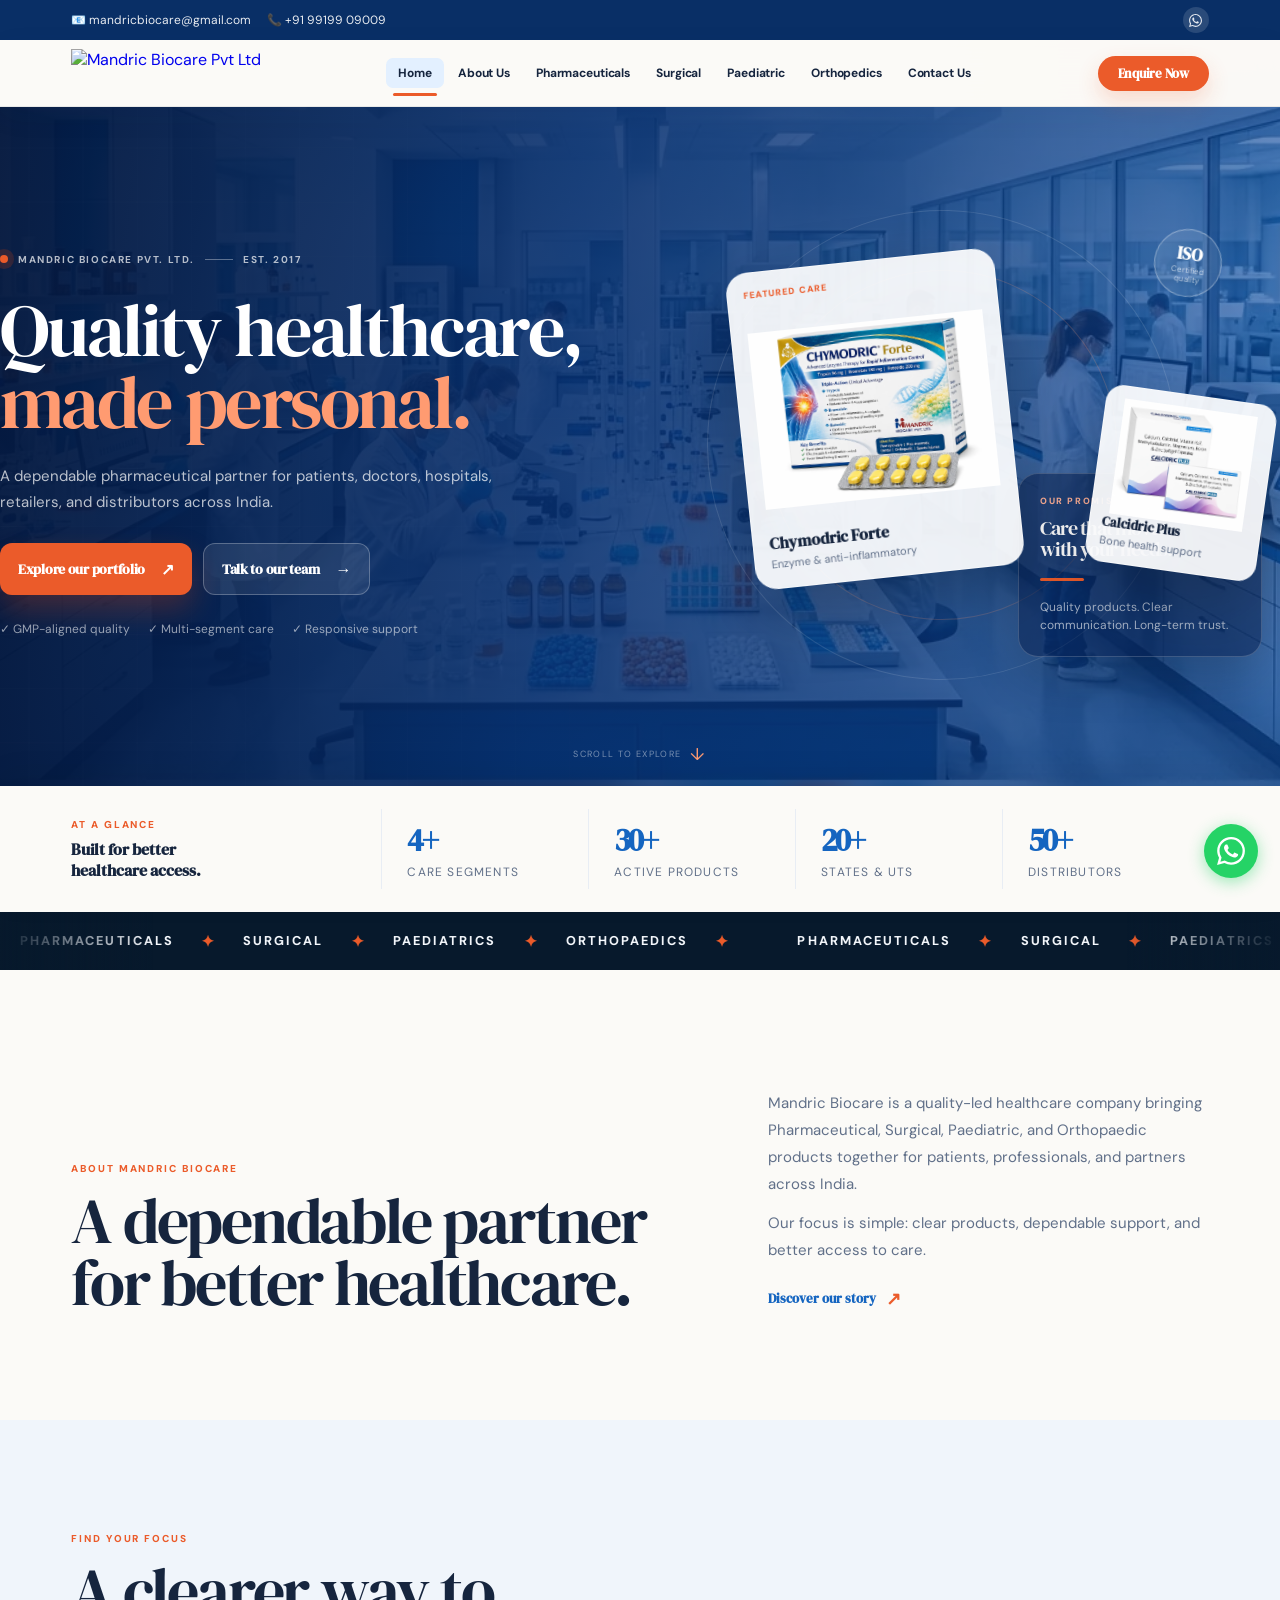
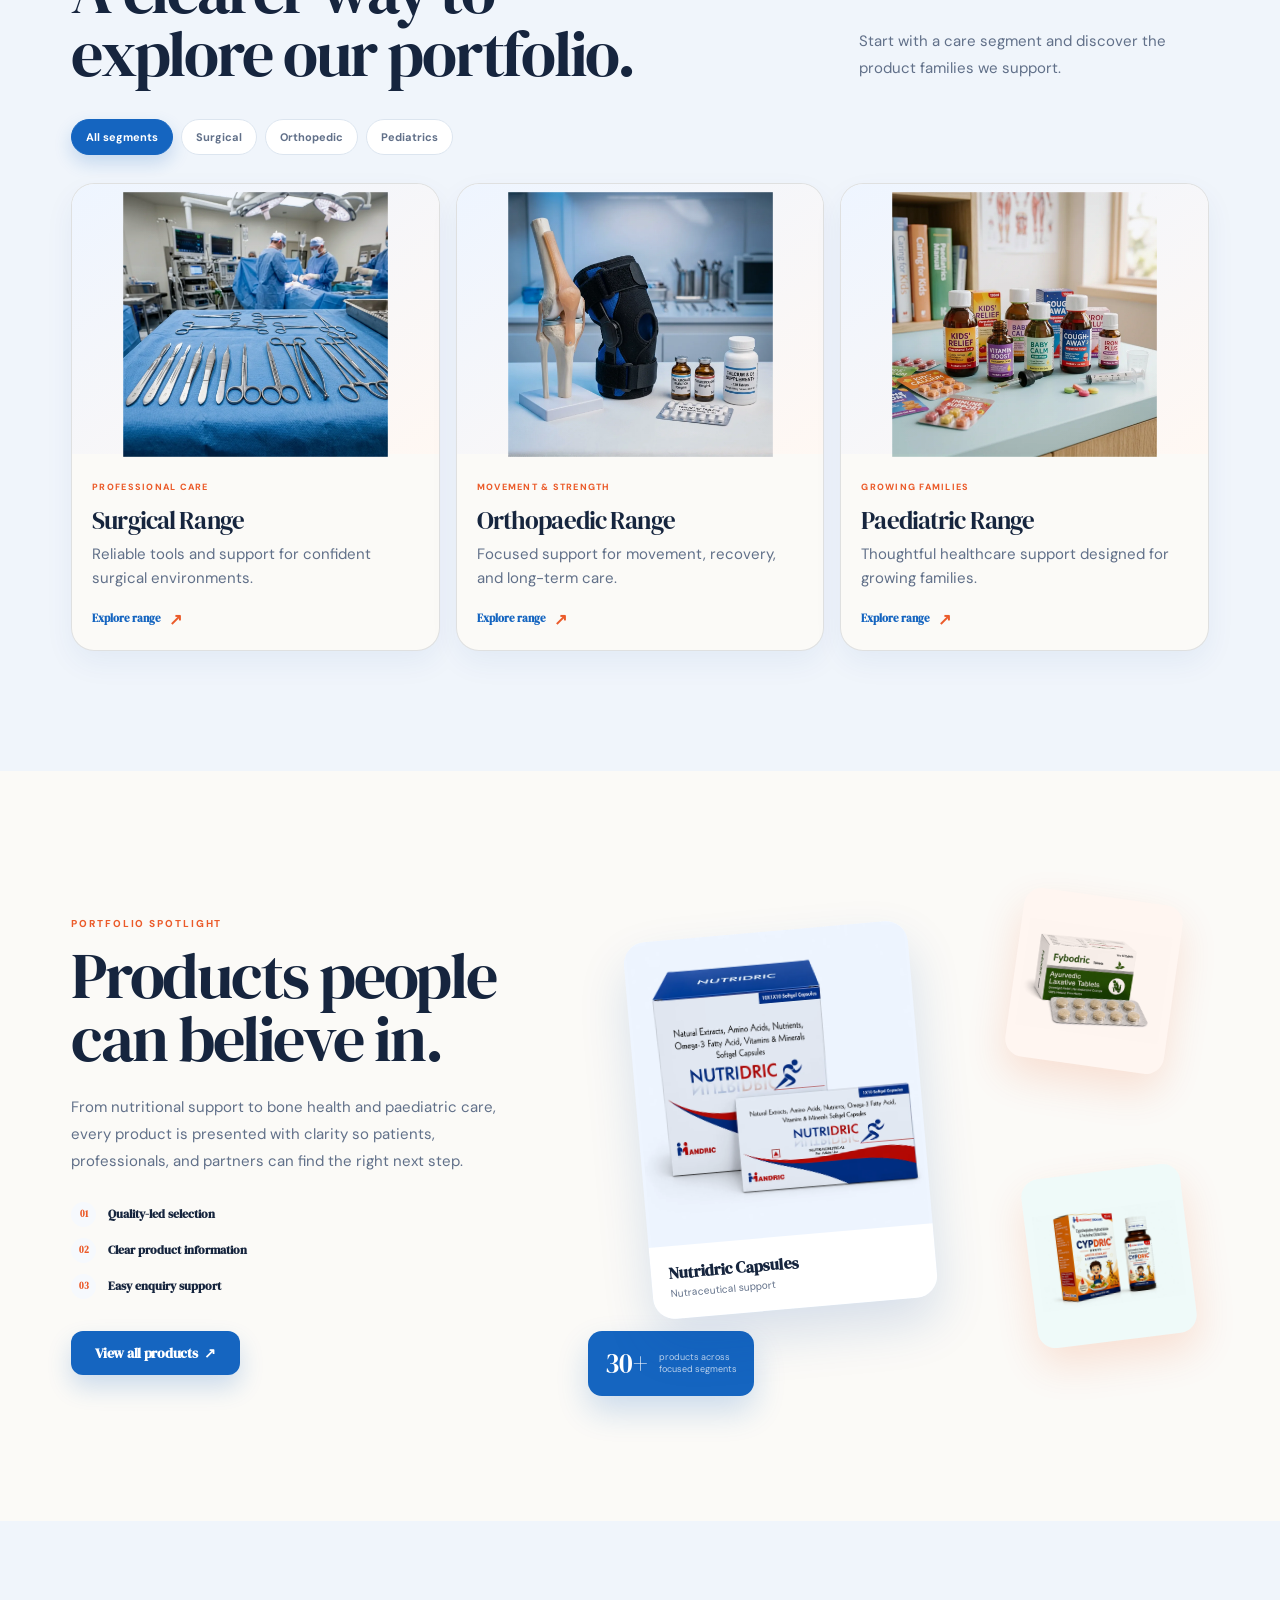
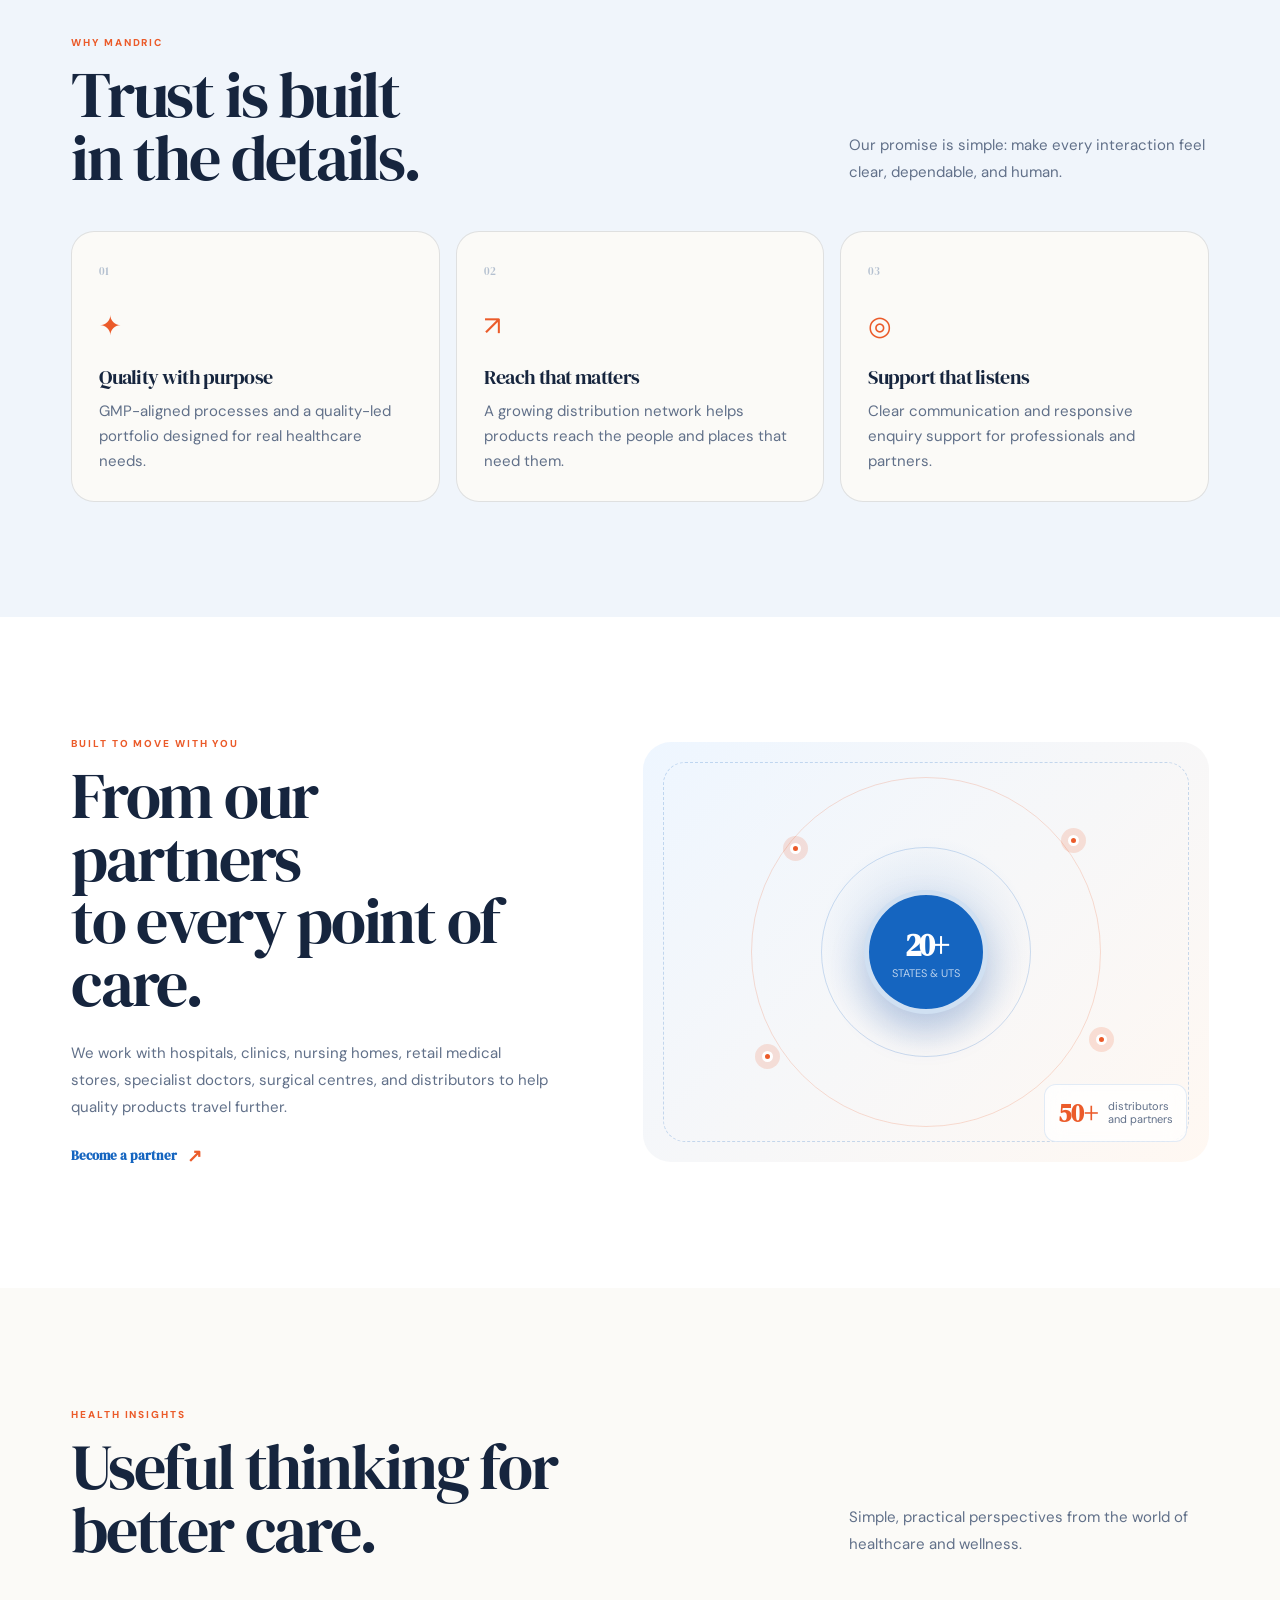
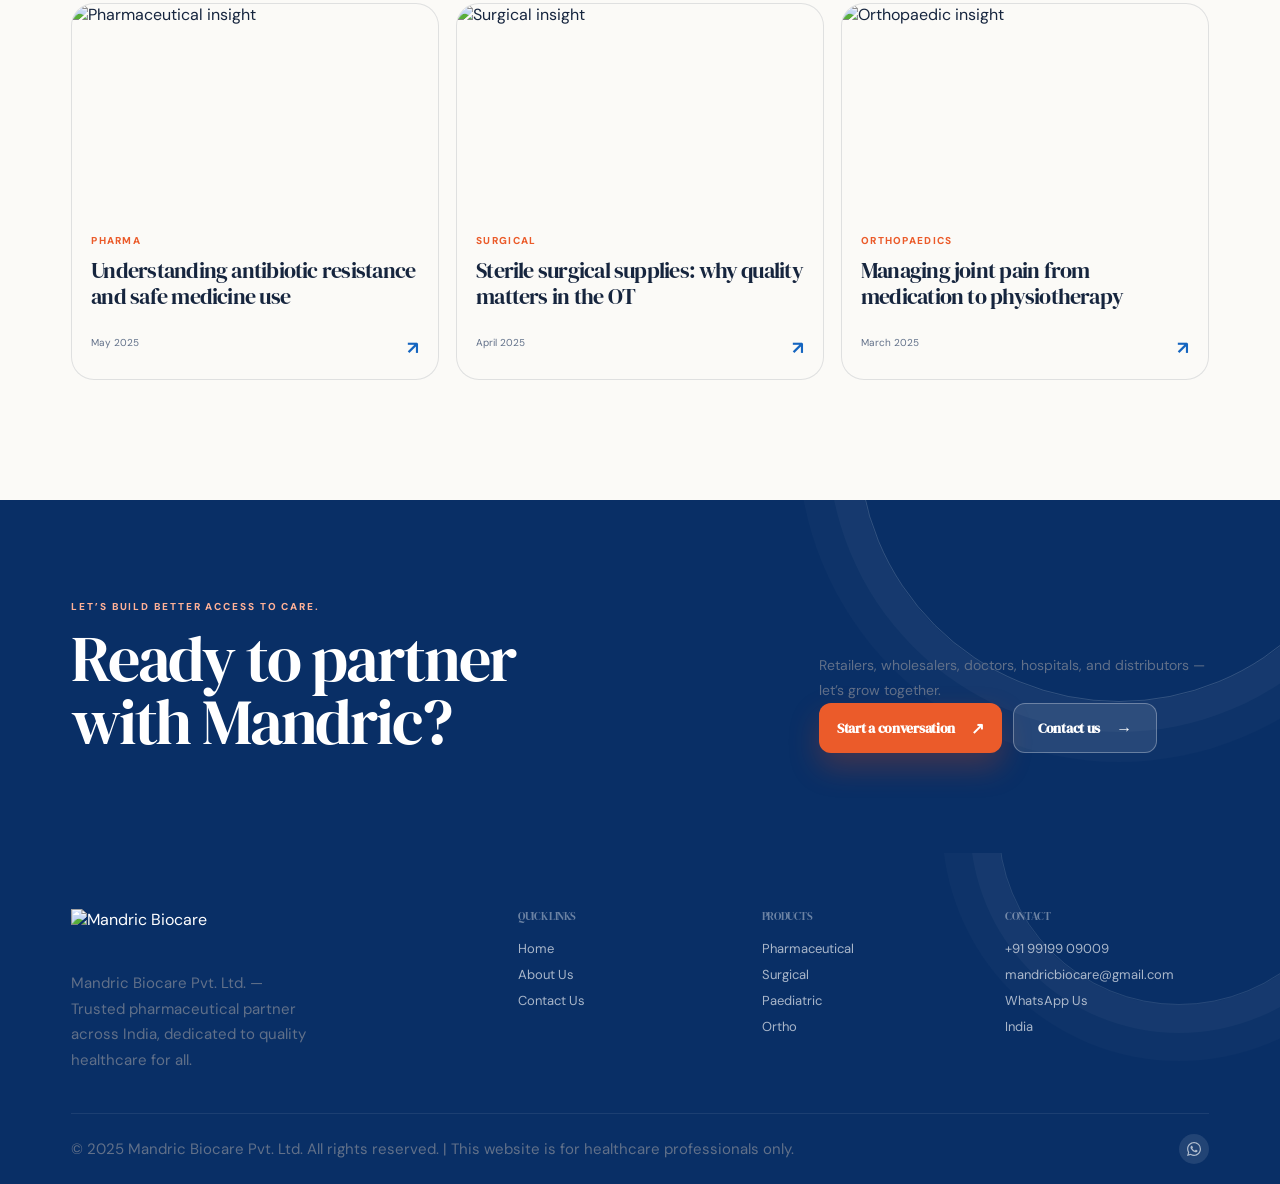
==== commit 5b810338: "Fix production domain SEO canonical URLs" ====
--- a/index.html
+++ b/index.html
@@ -7,19 +7,19 @@
 <meta content="Mandric Biocare Pvt. Ltd. - Leading pharmaceutical company offering Pharmaceutical, Surgical, Paediatric and Orthopaedic products across India." name="description"/>
 <meta content="Mandric Biocare, Mandric Biocare Pvt. Ltd., pharmaceutical company India, WHO-GMP certified pharma, surgical instruments, pediatric medicines, orthopedics products, healthcare products India, wholesale medicines, ISO certified pharma" name="keywords"/>
 <meta content="index, follow" name="robots"/>
-<link href="https://devzenith04.github.io/MANDRIC-BIOCARE/index.html" rel="canonical"/>
+<link href="https://mandricbiocare.com/" rel="canonical"/>
 <!-- Open Graph / Facebook -->
 <meta content="website" property="og:type"/>
-<meta content="https://devzenith04.github.io/MANDRIC-BIOCARE/index.html" property="og:url"/>
+<meta content="https://mandricbiocare.com/" property="og:url"/>
 <meta content="Home | Mandric Biocare Pvt. Ltd." property="og:title"/>
 <meta content="Mandric Biocare Pvt. Ltd. - Leading pharmaceutical company offering Pharmaceutical, Surgical, Paediatric and Orthopaedic products across India." property="og:description"/>
-<meta content="https://devzenith04.github.io/MANDRIC-BIOCARE/logo.png" property="og:image"/>
+<meta content="https://mandricbiocare.com/logo.png" property="og:image"/>
 <!-- Twitter -->
 <meta content="summary_large_image" property="twitter:card"/>
-<meta content="https://devzenith04.github.io/MANDRIC-BIOCARE/index.html" property="twitter:url"/>
+<meta content="https://mandricbiocare.com/" property="twitter:url"/>
 <meta content="Home | Mandric Biocare Pvt. Ltd." property="twitter:title"/>
 <meta content="Mandric Biocare Pvt. Ltd. - Leading pharmaceutical company offering Pharmaceutical, Surgical, Paediatric and Orthopaedic products across India." property="twitter:description"/>
-<meta content="https://devzenith04.github.io/MANDRIC-BIOCARE/logo.png" property="twitter:image"/>
+<meta content="https://mandricbiocare.com/logo.png" property="twitter:image"/>
 <title>Home | Mandric Biocare Pvt. Ltd.</title>
 <link href="https://fonts.googleapis.com" rel="preconnect"/>
 <link href="https://fonts.googleapis.com/css2?family=DM+Sans:wght@400;500;600;700&amp;family=DM+Serif+Display&amp;display=swap" rel="stylesheet"/>
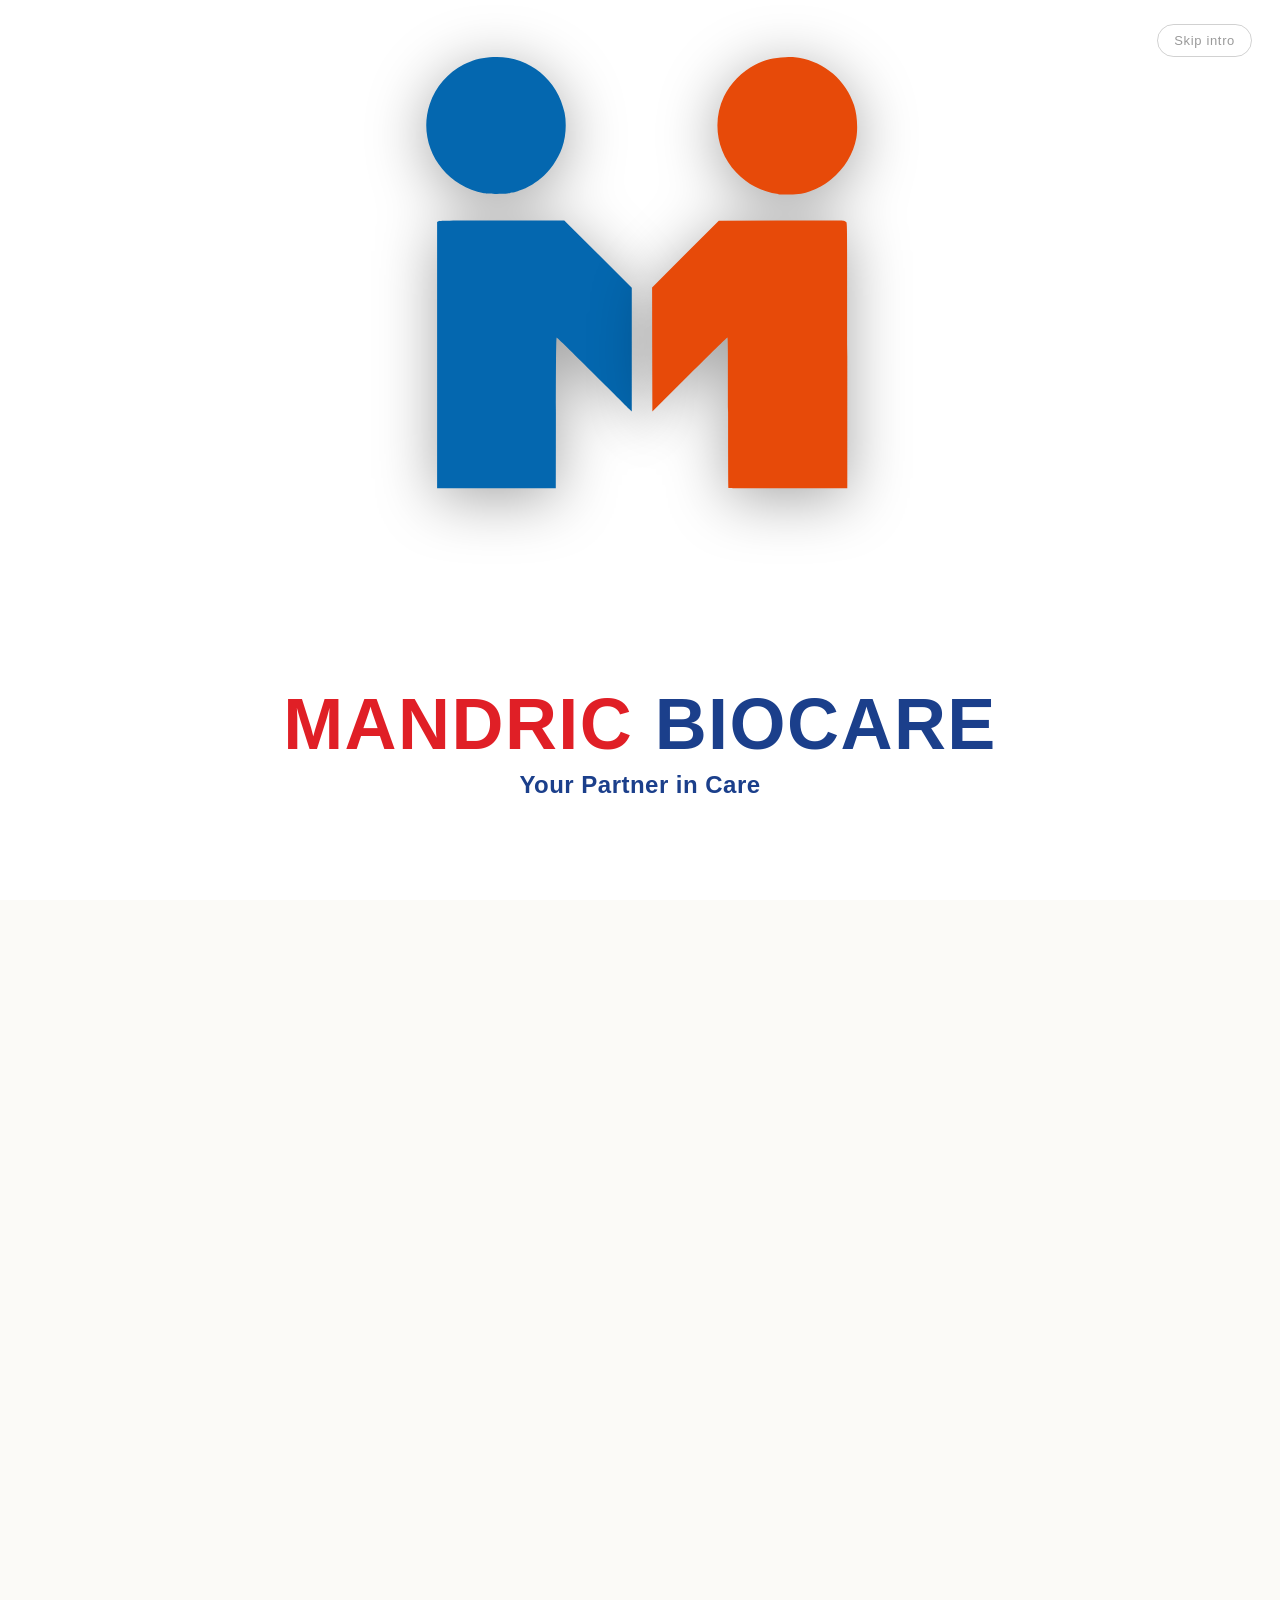
==== commit 408880f6: "Replace homepage video with HTML intro" ====
--- a/index.html
+++ b/index.html
@@ -24,32 +24,184 @@
 <link href="https://fonts.googleapis.com" rel="preconnect"/>
 <link href="https://fonts.googleapis.com/css2?family=DM+Sans:wght@400;500;600;700&amp;family=DM+Serif+Display&amp;display=swap" rel="stylesheet"/>
 <style>
-  body.intro-playing {
-    overflow: hidden;
-  }
-  body.intro-playing > :not(.video-intro) {
-    visibility: hidden;
-  }
+  body.intro-playing { overflow: hidden; }
+  body.intro-playing > :not(.video-intro) { visibility: hidden; }
   .video-intro {
     position: fixed;
     inset: 0;
     z-index: 5000;
-    background: #000;
-  }
-  .video-intro video {
-    width: 100vw;
-    height: 100vh;
-    object-fit: cover;
     display: block;
-    background: #000;
+    overflow: hidden;
+    background: #fff;
+    color: #000;
+  }
+  .video-intro.closing { animation: introHtmlOut 0.6s ease-in forwards; }
+  .video-intro .intro-stage {
+    position: relative;
+    width: 100%;
+    height: 100%;
+    display: flex;
+    flex-direction: column;
+    align-items: center;
+    justify-content: center;
+    padding-bottom: 6vh;
+  }
+  .video-intro .intro-logo-wrap {
+    position: relative;
+    width: min(90vw, 820px);
+    height: min(115.7vw, 1055px);
+    min-width: 50vw;
+    max-height: 70vh;
+    aspect-ratio: 924 / 1188;
+    margin-bottom: min(1.5vw, 12px);
+  }
+  .video-intro svg.intro-half {
+    position: absolute;
+    top: 0;
+    left: 0;
+    width: 100%;
+    height: 100%;
+    filter: drop-shadow(0 10px 30px rgba(0, 0, 0, 0.35));
+  }
+  .video-intro .intro-blue-half {
+    transform: translateX(-140vw) rotate(-8deg);
+    animation: introSlideInLeft 1.1s cubic-bezier(.16, .9, .2, 1) 0.15s forwards;
+  }
+  .video-intro .intro-orange-half {
+    transform: translateX(140vw) rotate(8deg);
+    animation: introSlideInRight 1.1s cubic-bezier(.16, .9, .2, 1) 0.15s forwards;
+  }
+  .video-intro .intro-flash {
+    position: absolute;
+    top: 68%;
+    left: 50%;
+    width: 10px;
+    height: 10px;
+    border-radius: 50%;
+    background: radial-gradient(circle, rgba(0, 0, 0, .12) 0%, rgba(0, 0, 0, 0) 70%);
+    transform: translate(-50%, -50%) scale(0);
+    opacity: 0;
+    animation: introFlash 0.5s ease-out 1.05s forwards;
+    pointer-events: none;
+  }
+  .video-intro .intro-tagline {
+    position: relative;
+    text-align: center;
+    opacity: 0;
+    animation: introFadeUpFlow 0.8s ease-out 1.35s forwards;
+  }
+  .video-intro .intro-tagline h1 {
+    margin: 0;
+    font-family: 'Helvetica Neue', Arial, sans-serif;
+    font-size: clamp(38px, 6.5vw, 72px);
+    font-weight: 800;
+    letter-spacing: .02em;
+    white-space: nowrap;
+    text-transform: uppercase;
+  }
+  .video-intro .intro-tagline h1 .andric { color: #E01F26; }
+  .video-intro .intro-tagline h1 .biocare { color: #1B3F8B; }
+  .video-intro .intro-tagline p {
+    margin: 12px 0 0;
+    color: #1B3F8B;
+    font-family: 'Helvetica Neue', Arial, sans-serif;
+    font-size: clamp(16px, 2.4vw, 24px);
+    letter-spacing: .02em;
+    font-weight: 600;
+  }
+  .video-intro .intro-html-skip {
+    position: absolute;
+    top: 24px;
+    right: 28px;
+    z-index: 2;
+    color: rgba(0, 0, 0, .4);
+    font-family: 'Helvetica Neue', Arial, sans-serif;
+    font-size: 13px;
+    letter-spacing: .05em;
+    background: none;
+    border: 1px solid rgba(0, 0, 0, .18);
+    padding: 8px 16px;
+    border-radius: 999px;
+    cursor: pointer;
+    opacity: 0;
+    animation: introFadeUp 0.6s ease-out .3s forwards;
+    transition: border-color .2s, color .2s;
+  }
+  .video-intro .intro-html-skip:hover { border-color: rgba(0, 0, 0, .4); color: rgba(0, 0, 0, .7); }
+  @keyframes introSlideInLeft {
+    0% { transform: translateX(-140vw) rotate(-8deg); }
+    70% { transform: translateX(6px) rotate(1deg); }
+    85% { transform: translateX(-3px) rotate(-.5deg); }
+    100% { transform: translateX(0) rotate(0deg); }
+  }
+  @keyframes introSlideInRight {
+    0% { transform: translateX(140vw) rotate(8deg); }
+    70% { transform: translateX(-6px) rotate(-1deg); }
+    85% { transform: translateX(3px) rotate(.5deg); }
+    100% { transform: translateX(0) rotate(0deg); }
+  }
+  @keyframes introFlash {
+    0% { transform: translate(-50%, -50%) scale(0); opacity: 0; }
+    30% { transform: translate(-50%, -50%) scale(18); opacity: .9; }
+    100% { transform: translate(-50%, -50%) scale(30); opacity: 0; }
+  }
+  @keyframes introFadeUp {
+    0% { opacity: 0; transform: translateY(16px); }
+    100% { opacity: 1; transform: translateY(0); }
+  }
+  @keyframes introFadeUpFlow {
+    0% { opacity: 0; transform: translateY(16px); }
+    100% { opacity: 1; transform: translateY(0); }
+  }
+  @keyframes introHtmlOut { to { opacity: 0; visibility: hidden; } }
+  @media (max-width: 640px) {
+    .video-intro .intro-html-skip { top: 18px; right: 18px; }
+    .video-intro .intro-logo-wrap { width: 88vw; min-width: 0; }
+  }
+  @media (prefers-reduced-motion: reduce) {
+    .video-intro .intro-blue-half,
+    .video-intro .intro-orange-half,
+    .video-intro .intro-flash,
+    .video-intro .intro-tagline,
+    .video-intro .intro-html-skip { animation-duration: .01ms; animation-iteration-count: 1; }
   }
 </style>
 <link href="styles.css?v=marquee-reference-v9" rel="stylesheet"/>
+<style id="homepage-html-intro-override">
+  .video-intro {
+    background: #fff !important;
+    display: block !important;
+    align-items: initial !important;
+    justify-content: initial !important;
+  }
+</style>
 </head>
 <body class="intro-playing premium-page page-home visual-language-v3"><div aria-hidden="true" class="visual-ambient"></div>
 <div aria-hidden="true" class="video-intro" id="siteIntro">
-<video autoplay="" id="siteIntroVideo" muted="" playsinline="" preload="auto" src="svfdsbj.mp4"></video>
-<button aria-label="Skip intro" class="intro-skip" id="skipIntro">Skip</button>
+
+<div class="intro-stage">
+<button class="intro-html-skip" id="skipIntro">Skip intro</button>
+<div class="intro-logo-wrap">
+<svg class="intro-half intro-blue-half" preserveaspectratio="xMidYMid meet" version="1.0" viewbox="0 0 924 1188" xmlns="http://www.w3.org/2000/svg">
+<g fill="#0467af">
+<path d="M79.4 581.2 l0 -251.1 2.3 -1.5 c2.1 -1.4 15.2 -1.6 119.9 -1.6 l117.6 0.1 63.6 63.4 63.7 63.3 0 116.7 0 116.7 -5.5 -5.1 c-2.9 -2.9 -34.4 -34.1 -70.1 -69.6 -35.6 -35.5 -65.3 -64.5 -66 -64.5 -0.9 0 -1.3 29.8 -1.5 142.1 l-0.2 142 -111.9 0 -111.9 0 0 -251z"></path>
+<path d="M167.7 275.9 c-79.2 -15.1 -127.1 -94.2 -102.1 -168.6 10.4 -31.2 35 -59.7 63.9 -74.1 17.5 -8.7 28.9 -12 48.9 -13.9 67.5 -6.7 127.7 38 141.4 104.9 4.1 20.5 2.3 46.1 -4.7 65.7 -8 22.1 -23.9 45.1 -39.8 57.4 -3.1 2.4 -7.6 6 -10.2 7.9 -4.9 3.9 -19.5 12 -23.7 13.2 -1.4 0.4 -6 2 -10.2 3.4 -4.1 1.4 -8.9 2.6 -10.3 2.6 -1.5 0 -3.3 0.5 -3.9 1.1 -1.9 1.9 -39.6 2.2 -49.2 0.4z"></path>
+</g>
+</svg>
+<svg class="intro-half intro-orange-half" preserveaspectratio="xMidYMid meet" version="1.0" viewbox="0 0 924 1188" xmlns="http://www.w3.org/2000/svg">
+<g fill="#e74a09">
+<path d="M628.8 831.5 c-0.4 -0.3 -0.7 -64.5 -0.7 -142.3 0 -121.2 -0.2 -141.7 -1.4 -141.4 -0.8 0.2 -32.9 31.7 -71.5 69.9 l-69.9 69.6 -0.3 -117 -0.2 -117 62.9 -62.9 62.9 -62.9 116.8 -0.3 c64.1 -0.1 117.8 0 119.1 0.3 1.2 0.3 3.2 1.4 4.3 2.6 2.1 2.1 2.1 4.5 2.1 252.1 l0 250.1 -111.7 0 c-61.5 0 -112.1 -0.3 -112.4 -0.7z"></path>
+<path d="M722.6 277.3 c-31.7 -4.7 -57.5 -18 -79 -40.6 -36.8 -39 -46 -95.5 -23.3 -143.3 12 -25.1 34 -47.7 58.8 -60.1 18.8 -9.4 34.1 -13.2 57.2 -14.2 11.9 -0.5 17.1 -0.3 25.3 1.1 49 8.5 88.8 42.7 104.1 89.6 5.7 17.2 7.4 43.2 4.2 61.8 -5.3 29.5 -22.2 57.4 -47.7 78.3 -9.3 7.6 -21.7 15.2 -30.1 18.5 -2.6 0.9 -6.7 2.6 -9.3 3.5 -11.4 4.4 -20.8 5.9 -38.7 6.2 -8.5 0.2 -18.1 -0.1 -21.5 -0.6z"></path>
+</g>
+</svg>
+<div class="intro-flash"></div>
+</div>
+<div class="intro-tagline">
+<h1><span class="andric">Mandric</span> <span class="biocare">Biocare</span></h1>
+<p>Your Partner in Care</p>
+</div>
+</div>
+
 </div>
 <!-- WhatsApp Float -->
 <a aria-label="WhatsApp" class="whatsapp-btn" href="https://wa.me/919919909009" target="_blank">
@@ -230,6 +382,6 @@
 </div>
 </div>
 </footer>
-<script src="js/app.js?v=catalogue-cleanup-v11"></script>
+<script src="js/app.js?v=html-intro-v1"></script>
 </body>
 </html>
